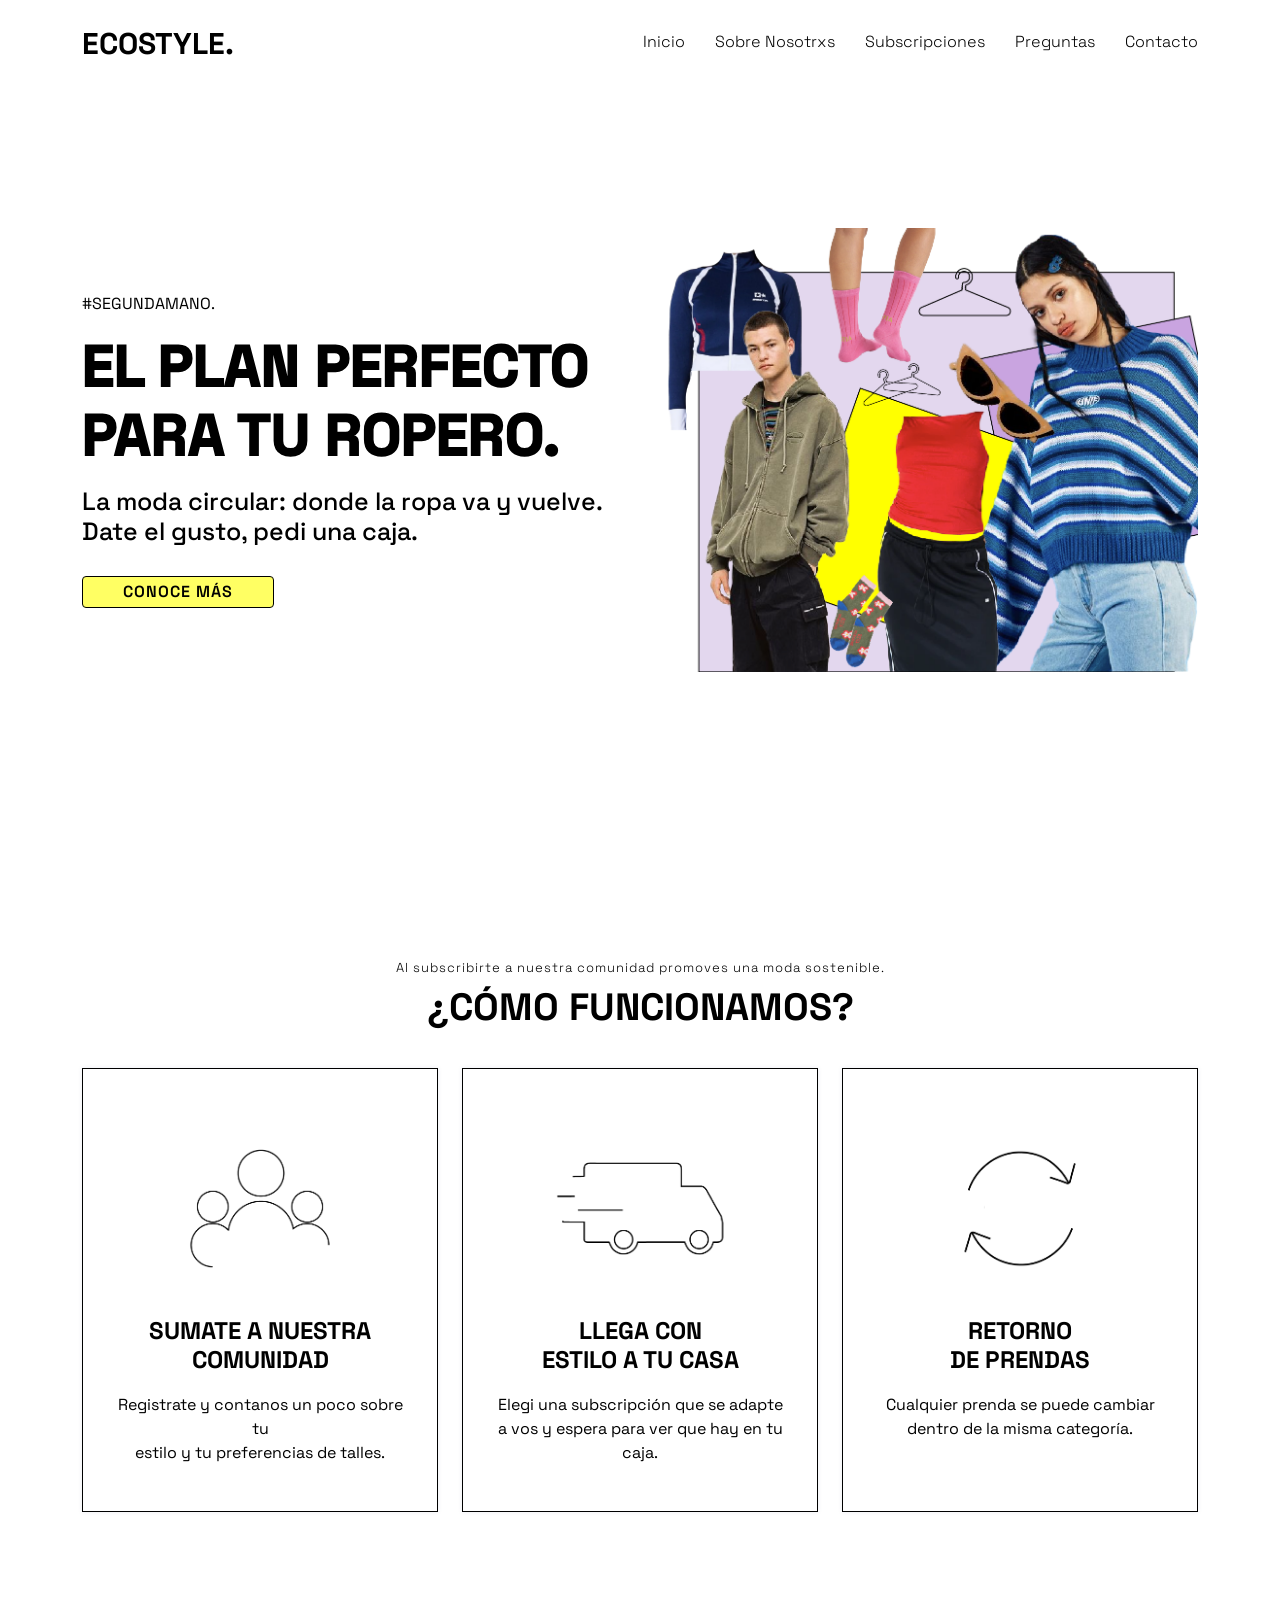
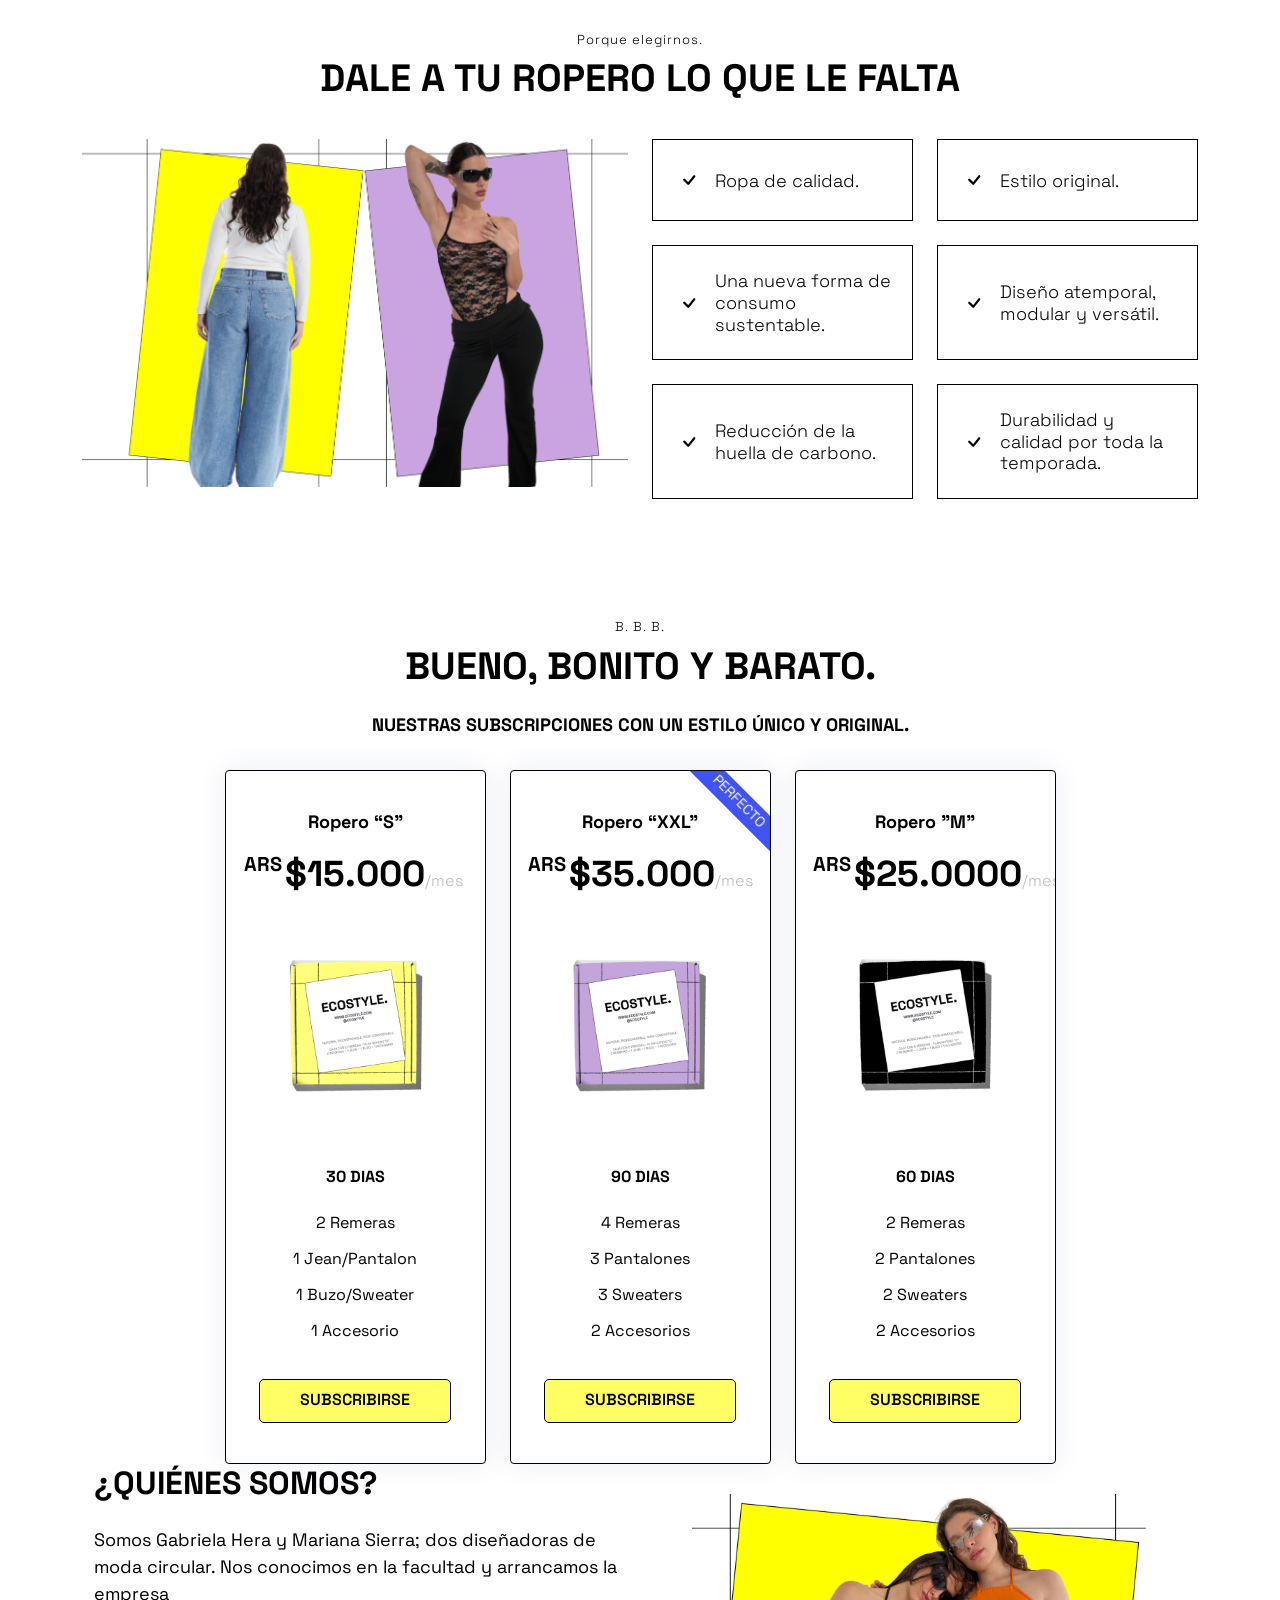
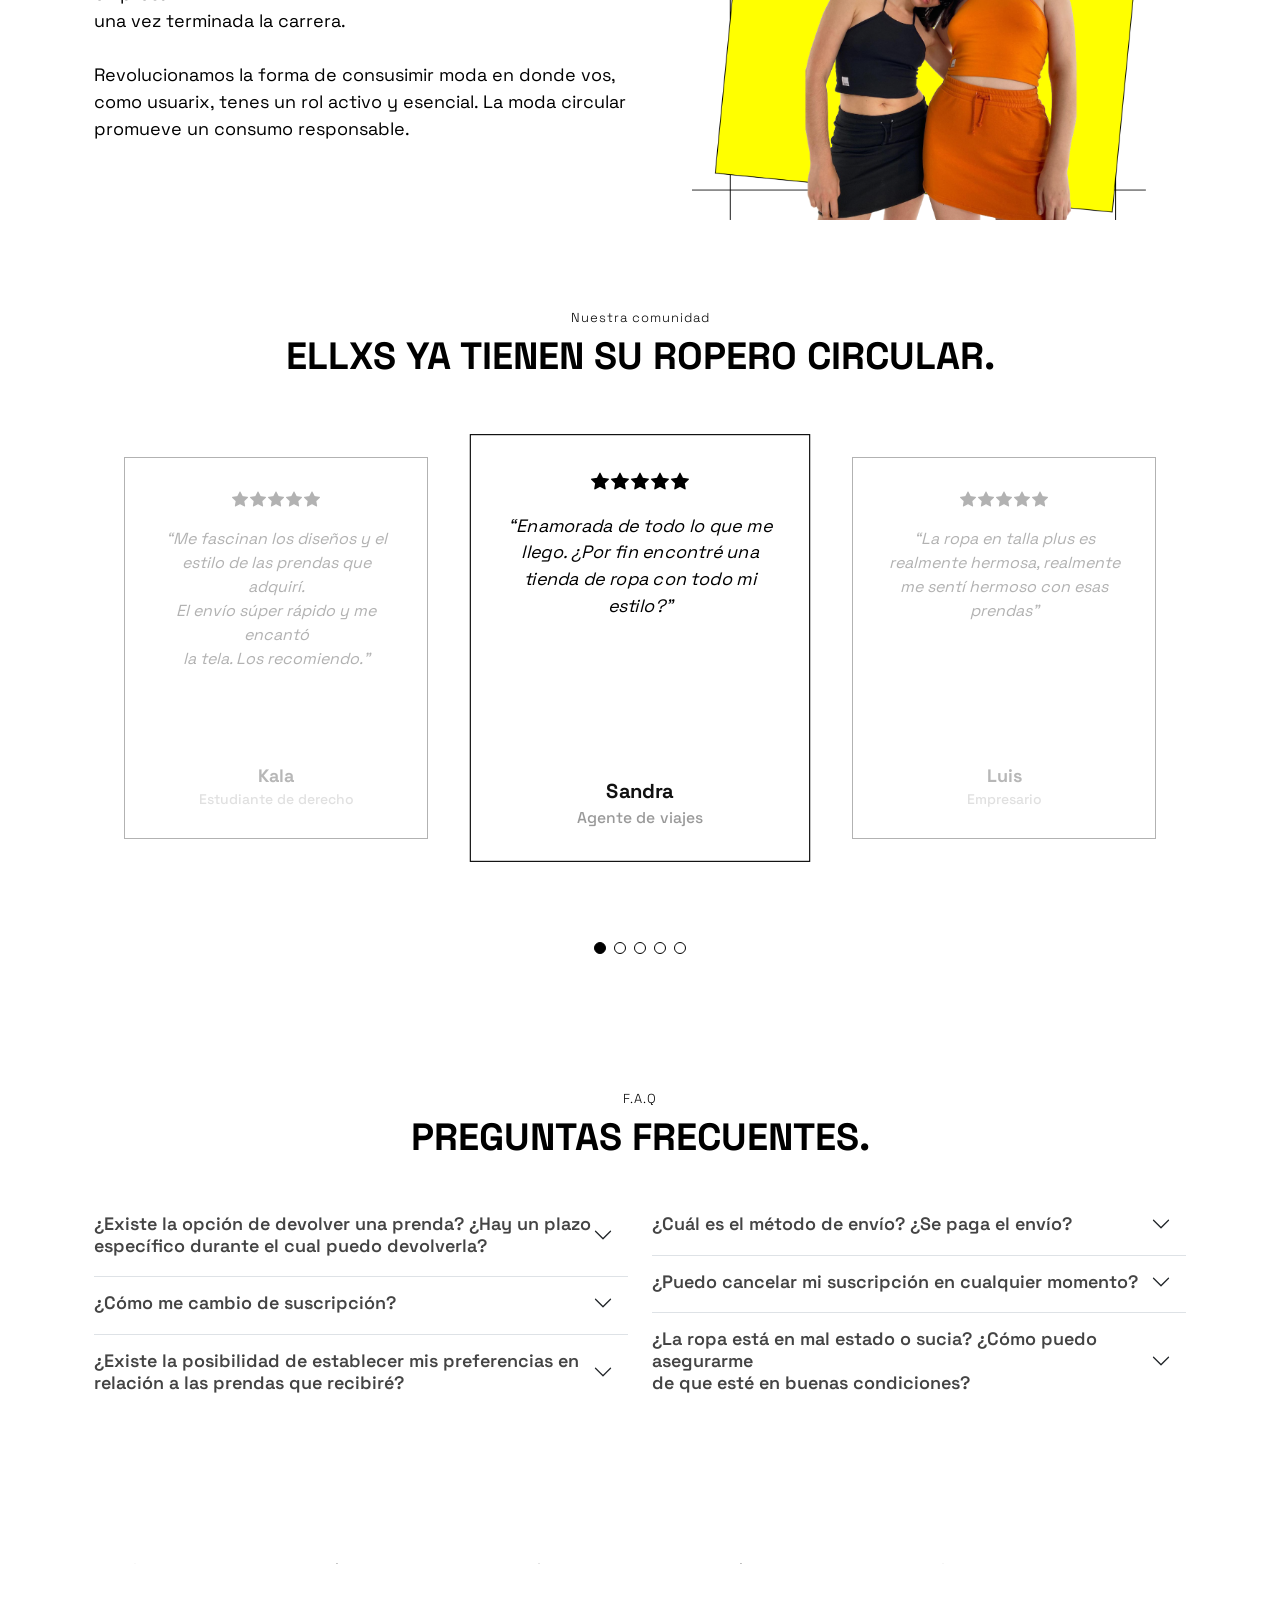
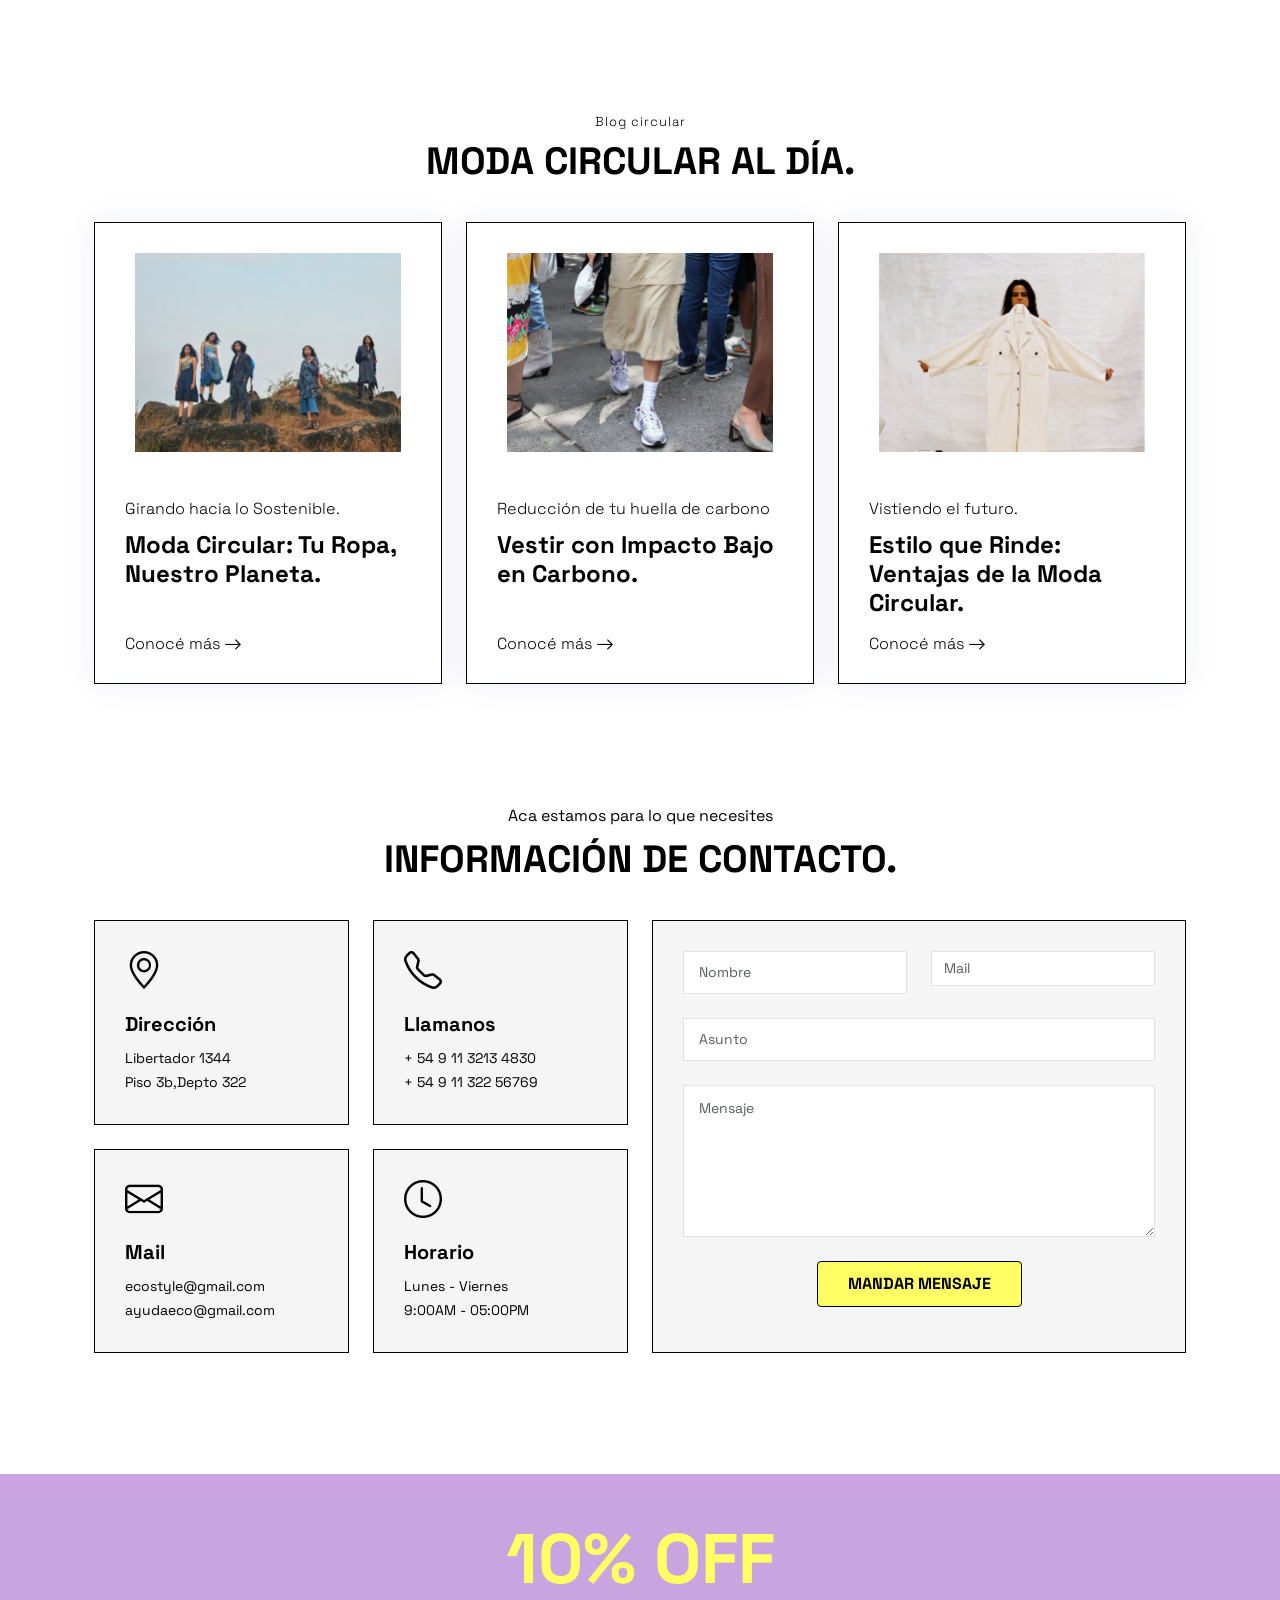
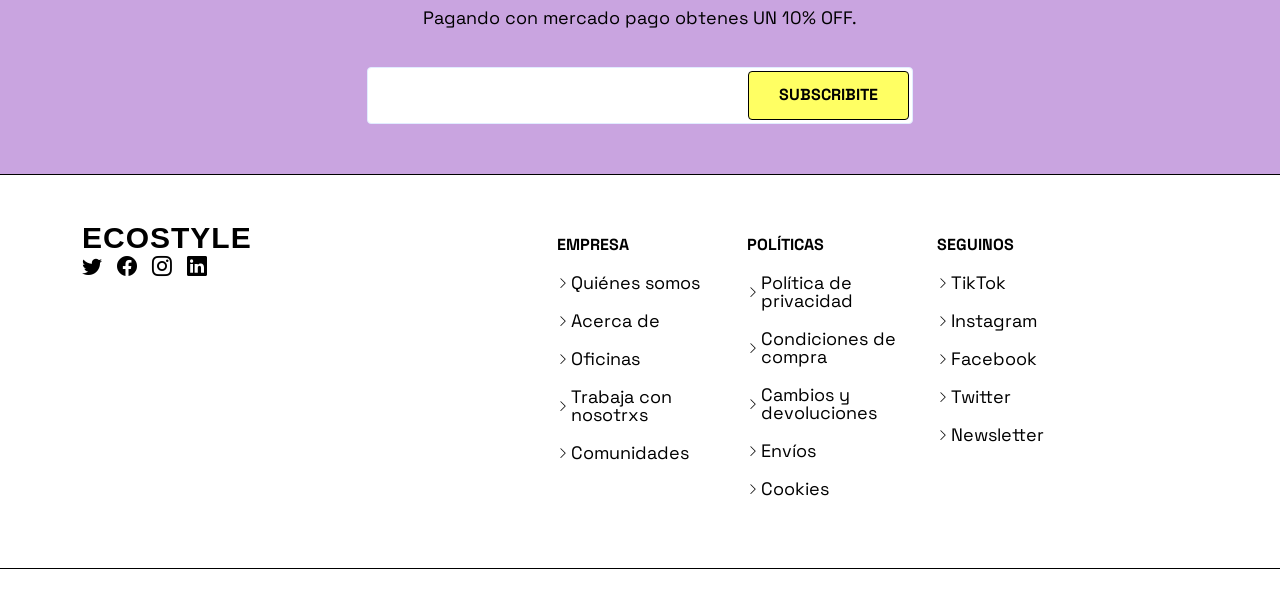
==== index.html @ 4879cb36 "a ver" ====
<!DOCTYPE html>
<html lang="en">

<head>
  <meta charset="utf-8">
  <meta content="width=device-width, initial-scale=1.0" name="viewport">

  <title>FlexStart Bootstrap Template - Index</title>
  <meta content="" name="description">
  <meta content="" name="keywords">

  <!-- Favicons -->
  <link href="assets/img/favicon.png" rel="icon">
  <link href="assets/img/apple-touch-icon.png" rel="apple-touch-icon">

  <!-- Google Fonts -->
  <link href=<style>
    <style>
      @import url('https://fonts.googleapis.com/css2?family=Space+Grotesk:wght@300;700&display=swap');
    </style>

  <!-- Vendor CSS Files -->
  <link href="assets/vendor/aos/aos.css" rel="stylesheet">
  <link href="assets/vendor/bootstrap/css/bootstrap.min.css" rel="stylesheet">
  <link href="assets/vendor/bootstrap-icons/bootstrap-icons.css" rel="stylesheet">
  <link href="assets/vendor/glightbox/css/glightbox.min.css" rel="stylesheet">
  <link href="assets/vendor/remixicon/remixicon.css" rel="stylesheet">
  <link href="assets/vendor/swiper/swiper-bundle.min.css" rel="stylesheet">

  <!-- Template Main CSS File -->
  <link href="assets/css/style.css" rel="stylesheet">

  <!-- =======================================================
  * Template Name: FlexStart
  * Updated: Jul 27 2023 with Bootstrap v5.3.1
  * Template URL: https://bootstrapmade.com/flexstart-bootstrap-startup-template/
  * Author: BootstrapMade.com
  * License: https://bootstrapmade.com/license/
  ======================================================== -->
</head>

<body>

  <!-- ======= Header ======= -->
  <header id="header" class="header fixed-top">
    <div class="container-fluid container-xl d-flex align-items-center justify-content-between">

      <a href="index.html" class="logo d-flex align-items-center">

        <span>Ecostyle.</span>
      </a>

      <nav id="navbar" class="navbar">
        <ul>
          <li><a class="nav-link scrollto active" href="#hero">Inicio</a></li>
          <li><a class="nav-link scrollto" href="#about">Sobre Nosotrxs</a></li>
          <li><a class="nav-link scrollto" href="#services">Subscripciones</a></li>
          <li><a class="nav-link scrollto" href="#portfolio">Preguntas</a></li>
          <li><a class="nav-link scrollto" href="#team">Contacto</a></li>
      
            </ul>
          </li>

        </ul>
        <i class="bi bi-list mobile-nav-toggle"></i>
      </nav><!-- .navbar -->

    </div>
  </header><!-- End Header -->

  <!-- ======= Hero Section ======= -->
  <section id="hero" class="hero d-flex align-items-center">
    <div class="container">
      <div class="row">
        <div class="col-lg-6 d-flex flex-column justify-content-center">
          <p data-aos="fade-up">#SEGUNDAMANO.</p>
          <h1 data-aos="fade-up">El plan perfecto <br> para tu ropero.</h1>
          <h2 data-aos="fade-up" data-aos-delay="400">La moda circular: donde la ropa va y vuelve. <br>Date el gusto, pedi una caja.</h2>
          <div data-aos="fade-up" data-aos-delay="600">
            <div class="text-center text-lg-start">
              <a href="#about" class="btn-get-started scrollto d-inline-flex align-items-center justify-content-center align-self-center">
                <span>CONOCE MÁS</span>

              </a>
            </div>
          </div>
        </div>
        <div class="col-lg-6 hero-img" data-aos="zoom-out" data-aos-delay="200">
          <img src="assets/img/hero-img.png" class="img-fluid" alt="">
        </div>
      </div>
    </div>

  </section><!-- End Hero -->

  <main id="main">
    <!-- ======= About Section
    <section id="about" class="about">

      <div class="container" data-aos="fade-up">
        <div class="row gx-0">

          <div class="col-lg-6 d-flex flex-column justify-content-center" data-aos="fade-up" data-aos-delay="200">
            <div class="content">
              <h3>Who We Are</h3>
              <h2>Expedita voluptas omnis cupiditate totam eveniet nobis sint iste. Dolores est repellat corrupti reprehenderit.</h2>
              <p>
                Quisquam vel ut sint cum eos hic dolores aperiam. Sed deserunt et. Inventore et et dolor consequatur itaque ut voluptate sed et. Magnam nam ipsum tenetur suscipit voluptatum nam et est corrupti.
              </p>
              <div class="text-center text-lg-start">
                <a href="#" class="btn-read-more d-inline-flex align-items-center justify-content-center align-self-center">
                  <span>Read More</span>
                  <i class="bi bi-arrow-right"></i>
                </a>
              </div>
            </div>
          </div>

          <div class="col-lg-6 d-flex align-items-center" data-aos="zoom-out" data-aos-delay="200">
            <img src="assets/img/about.jpg" class="img-fluid" alt="">
          </div>

        </div>
      </div>

    </section><!-- End About Section -->

    <!-- ======= Values Section ======= -->
    <section id="values" class="values">

      <div class="container" data-aos="fade-up">

        <header class="section-header">
          <h2>Al subscribirte a nuestra comunidad promoves una moda sostenible.</h2>
          <p>¿Cómo funcionamos?</p>
        </header>

        <div class="row">

          <div class="col-lg-4" data-aos="fade-up" data-aos-delay="200">
            <div class="box">
              <img src="assets/img/values-1.png" class="img-fluid" alt="">
              <h3>Sumate a nuestra comunidad </h3>
              <p>Registrate y contanos un poco sobre tu <br>estilo y tu preferencias de talles.</p>
            </div>
          </div>

          <div class="col-lg-4 mt-4 mt-lg-0" data-aos="fade-up" data-aos-delay="400">
            <div class="box">
              <img src="assets/img/values-2.png" class="img-fluid" alt="">
              <h3>Llega con <br> estilo a tu casa </h3>
              <p> Elegi una subscripción que se adapte a vos y espera para ver que hay en tu caja.</p>
            </div>
          </div>

          <div class="col-lg-4 mt-4 mt-lg-0" data-aos="fade-up" data-aos-delay="600">
            <div class="box">
              <img src="assets/img/values-3.png" class="img-fluid" alt="">
              <h3>Retorno <br>de Prendas</h3>
              <p>Cualquier prenda se puede cambiar <br>dentro de la misma categoría.</p>
            </div>
          </div>

        </div>

      </div>

    </section><!-- End Values Section -->

    <!-- ======= Counts Section 
    <section id="counts" class="counts">
      <div class="container" data-aos="fade-up">

        <div class="row gy-4">

          <div class="col-lg-3 col-md-6">
            <div class="count-box">
              <i class="bi bi-emoji-smile"></i>
              <div>
                <span data-purecounter-start="0" data-purecounter-end="232" data-purecounter-duration="1" class="purecounter"></span>
                <p>Happy Clients</p>
              </div>
            </div>
          </div>

          <div class="col-lg-3 col-md-6">
            <div class="count-box">
              <i class="bi bi-journal-richtext" style="color: #ee6c20;"></i>
              <div>
                <span data-purecounter-start="0" data-purecounter-end="521" data-purecounter-duration="1" class="purecounter"></span>
                <p>Projects</p>
              </div>
            </div>
          </div>

          <div class="col-lg-3 col-md-6">
            <div class="count-box">
              <i class="bi bi-headset" style="color: #15be56;"></i>
              <div>
                <span data-purecounter-start="0" data-purecounter-end="1463" data-purecounter-duration="1" class="purecounter"></span>
                <p>Hours Of Support</p>
              </div>
            </div>
          </div>

          <div class="col-lg-3 col-md-6">
            <div class="count-box">
              <i class="bi bi-people" style="color: #bb0852;"></i>
              <div>
                <span data-purecounter-start="0" data-purecounter-end="15" data-purecounter-duration="1" class="purecounter"></span>
                <p>Hard Workers</p>
              </div>
            </div>
          </div>

        </div>

      </div>
    </section><!-- End Counts Section --> 


    <!-- ======= Features Section ======= -->
    <section id="features" class="features">

      <div class="container" data-aos="fade-up">

        <header class="section-header">
          <h2>Porque elegirnos.</h2>
          <p>Dale a tu ropero lo que le falta</p>
        </header>

        <div class="row">

          <div class="col-lg-6">
            <img src="assets/img/features.png" class="img-fluid" alt="">
          </div>

          <div class="col-lg-6 mt-5 mt-lg-0 d-flex">
            <div class="row align-self-center gy-4">

              <div class="col-md-6" data-aos="zoom-out" data-aos-delay="200">
                <div class="feature-box d-flex align-items-center">
                  <i class="bi bi-check"></i>
                  <h3>Ropa de calidad.</h3>
                </div>
              </div>

              <div class="col-md-6" data-aos="zoom-out" data-aos-delay="300">
                <div class="feature-box d-flex align-items-center">
                  <i class="bi bi-check"></i>
                  <h3>Estilo original.</h3>
                </div>
              </div>

              <div class="col-md-6" data-aos="zoom-out" data-aos-delay="400">
                <div class="feature-box d-flex align-items-center">
                  <i class="bi bi-check"></i>
                  <h3>Una nueva forma de consumo sustentable.</h3>
                </div>
              </div>

              <div class="col-md-6" data-aos="zoom-out" data-aos-delay="500">
                <div class="feature-box d-flex align-items-center">
                  <i class="bi bi-check"></i>
                  <h3>Diseño atemporal, modular y versátil.</h3>
                </div>
              </div>

              <div class="col-md-6" data-aos="zoom-out" data-aos-delay="600">
                <div class="feature-box d-flex align-items-center">
                  <i class="bi bi-check"></i>
                  <h3>Reducción de la huella de carbono.</h3>
                </div>
              </div>

              <div class="col-md-6" data-aos="zoom-out" data-aos-delay="700">
                <div class="feature-box d-flex align-items-center">
                  <i class="bi bi-check"></i>
                  <h3>Durabilidad y calidad por toda la temporada.</h3>
                </div>
              </div>

            </div>
          </div>

        </div> <!-- / row -->

        <!-- Feature Tabs
        <div class="row feture-tabs" data-aos="fade-up">
          <div class="col-lg-6">
            <h3>¿Quiénes somos?</h3>

            <!-- Tab Content 
            <div class="tab-content">

              <div class="tab-pane fade show active" id="tab1">
                <p></p>
                <div class="d-flex align-items-center mb-2">
                </div>
                <p>Somos Gabriela Heras y Mariana Sierra; dos diseñadoras de moda circular.  Nos conocimos en la facultad y arrancamos la empresa una vez terminada la carrera. Nuestra línea se traduce en prendas accesibles, atemporales, modernas y sustentables.
<br>
             <br>  Queremos revolucionar la forma de consusimir moda en donde vos, como usuarix, tenes un rol activo y esencial. La moda circular promueve un consumo responsable en el que se busca reducir el desecho. .</p>
              </div><!-- End Tab 1 Content 

            </div>

          </div>

          <div class="col-lg-6">
            <img src="assets/img/features-2.png" class="img-fluid" alt="">
          </div>

        </div><!-- End Feature Tabs -->

        <!-- Feature Icons 
        <div class="row feature-icons" data-aos="fade-up">
          <h3>Ratione mollitia eos ab laudantium rerum beatae quo</h3>

          <div class="row">

            <div class="col-xl-4 text-center" data-aos="fade-right" data-aos-delay="100">
              <img src="assets/img/features-3.png" class="img-fluid p-4" alt="">
            </div>

            <div class="col-xl-8 d-flex content">
              <div class="row align-self-center gy-4">

                <div class="col-md-6 icon-box" data-aos="fade-up">
                  <i class="ri-line-chart-line"></i>
                  <div>
                    <h4>Corporis voluptates sit</h4>
                    <p>Consequuntur sunt aut quasi enim aliquam quae harum pariatur laboris nisi ut aliquip</p>
                  </div>
                </div>

                <div class="col-md-6 icon-box" data-aos="fade-up" data-aos-delay="100">
                  <i class="ri-stack-line"></i>
                  <div>
                    <h4>Ullamco laboris nisi</h4>
                    <p>Excepteur sint occaecat cupidatat non proident, sunt in culpa qui officia deserunt</p>
                  </div>
                </div>

                <div class="col-md-6 icon-box" data-aos="fade-up" data-aos-delay="200">
                  <i class="ri-brush-4-line"></i>
                  <div>
                    <h4>Labore consequatur</h4>
                    <p>Aut suscipit aut cum nemo deleniti aut omnis. Doloribus ut maiores omnis facere</p>
                  </div>
                </div>

                <div class="col-md-6 icon-box" data-aos="fade-up" data-aos-delay="300">
                  <i class="ri-magic-line"></i>
                  <div>
                    <h4>Beatae veritatis</h4>
                    <p>Expedita veritatis consequuntur nihil tempore laudantium vitae denat pacta</p>
                  </div>
                </div>

                <div class="col-md-6 icon-box" data-aos="fade-up" data-aos-delay="400">
                  <i class="ri-command-line"></i>
                  <div>
                    <h4>Molestiae dolor</h4>
                    <p>Et fuga et deserunt et enim. Dolorem architecto ratione tensa raptor marte</p>
                  </div>
                </div>

                <div class="col-md-6 icon-box" data-aos="fade-up" data-aos-delay="500">
                  <i class="ri-radar-line"></i>
                  <div>
                    <h4>Explicabo consectetur</h4>
                    <p>Est autem dicta beatae suscipit. Sint veritatis et sit quasi ab aut inventore</p>
                  </div>
                </div>

              </div>
            </div>

          </div>

        </div><!-- End Feature Icons -->

      </div>

    </section><!-- End Features Section -->

    <!-- ======= Services Section
    <section id="services" class="services">

      <div class="container" data-aos="fade-up">

        <header class="section-header">
          <h2>Services</h2>
          <p>Veritatis et dolores facere numquam et praesentium</p>
        </header>

        <div class="row gy-4">

          <div class="col-lg-4 col-md-6" data-aos="fade-up" data-aos-delay="200">
            <div class="service-box blue">
              <i class="ri-discuss-line icon"></i>
              <h3>Nesciunt Mete</h3>
              <p>Provident nihil minus qui consequatur non omnis maiores. Eos accusantium minus dolores iure perferendis tempore et consequatur.</p>
              <a href="#" class="read-more"><span>Read More</span> <i class="bi bi-arrow-right"></i></a>
            </div>
          </div>

          <div class="col-lg-4 col-md-6" data-aos="fade-up" data-aos-delay="300">
            <div class="service-box orange">
              <i class="ri-discuss-line icon"></i>
              <h3>Eosle Commodi</h3>
              <p>Ut autem aut autem non a. Sint sint sit facilis nam iusto sint. Libero corrupti neque eum hic non ut nesciunt dolorem.</p>
              <a href="#" class="read-more"><span>Read More</span> <i class="bi bi-arrow-right"></i></a>
            </div>
          </div>

          <div class="col-lg-4 col-md-6" data-aos="fade-up" data-aos-delay="400">
            <div class="service-box green">
              <i class="ri-discuss-line icon"></i>
              <h3>Ledo Markt</h3>
              <p>Ut excepturi voluptatem nisi sed. Quidem fuga consequatur. Minus ea aut. Vel qui id voluptas adipisci eos earum corrupti.</p>
              <a href="#" class="read-more"><span>Read More</span> <i class="bi bi-arrow-right"></i></a>
            </div>
          </div>

          <div class="col-lg-4 col-md-6" data-aos="fade-up" data-aos-delay="500">
            <div class="service-box red">
              <i class="ri-discuss-line icon"></i>
              <h3>Asperiores Commodi</h3>
              <p>Non et temporibus minus omnis sed dolor esse consequatur. Cupiditate sed error ea fuga sit provident adipisci neque.</p>
              <a href="#" class="read-more"><span>Read More</span> <i class="bi bi-arrow-right"></i></a>
            </div>
          </div>

          <div class="col-lg-4 col-md-6" data-aos="fade-up" data-aos-delay="600">
            <div class="service-box purple">
              <i class="ri-discuss-line icon"></i>
              <h3>Velit Doloremque.</h3>
              <p>Cumque et suscipit saepe. Est maiores autem enim facilis ut aut ipsam corporis aut. Sed animi at autem alias eius labore.</p>
              <a href="#" class="read-more"><span>Read More</span> <i class="bi bi-arrow-right"></i></a>
            </div>
          </div>

          <div class="col-lg-4 col-md-6" data-aos="fade-up" data-aos-delay="700">
            <div class="service-box pink">
              <i class="ri-discuss-line icon"></i>
              <h3>Dolori Architecto</h3>
              <p>Hic molestias ea quibusdam eos. Fugiat enim doloremque aut neque non et debitis iure. Corrupti recusandae ducimus enim.</p>
              <a href="#" class="read-more"><span>Read More</span> <i class="bi bi-arrow-right"></i></a>
            </div>
          </div>

        </div>

      </div>

    </section><!-- End Services Section -->  
    


    <!-- ======= Pricing Section ======= -->
    <section id="pricing" class="pricing">

      <div class="container" data-aos="fade-up">

        <header class="section-header">
          <h2>B. B. B.</h2>
          <p> Bueno, Bonito y Barato. <p><font size="4">Nuestras subscripciones con un estilo único y original.</font></p>
        </header>

        <div class="row gy-3" data-aos="fade-left">
          <div class="container">
            <div class="row justify-content-center">

          <div class="col-lg-3 col-md-6" data-aos="zoom-in" data-aos-delay="100">
     <div class="box" 
             --> <h3 style="color: #00000;">Ropero “S”</h3>
              <div class="price"><sup>ARS</sup>$15.000<span>/mes</span></div>
              <img src="assets/img/pricing-free.png" class="img-fluid" alt="">
              <ul>
                <li><strong>30 DIAS</strong></li>
                <li></li>
                <li>2 Remeras</li>
                <li>1 Jean/Pantalon</li>
                <li>1 Buzo/Sweater</li>
                <li>1 Accesorio</li>
              </ul>
              <a href="#" class="btn-buy">SUBSCRIBIRSE</a>
            
            </div>
          </div>
    

          <div class="col-lg-3 col-md-6" data-aos="zoom-in" data-aos-delay="200">
            <div class="box">
              <span class="featured">PERFECTO</span>
              <h3 style="color: #000000;">Ropero “XXL”</h3>
              <div class="price"><sup>ARS</sup>$35.000<span>/mes</span></div>
              <img src="assets/img/pricing-starter.png" class="img-fluid" alt="">
              <ul>

               <li><strong>90 DIAS</strong></li>
                <li></li>
                <li>4 Remeras</li>
                <li>3 Pantalones</li>
                <li>3 Sweaters</li>
                <li>2 Accesorios</li>
              </ul>
              <a href="#" class="btn-buy">SUBSCRIBIRSE</a>
            </div>
          </div>

          <div class="col-lg-3 col-md-6" data-aos="zoom-in" data-aos-delay="300">
            <div class="box">
              <h3 style="color: #000000;">Ropero "M"</h3>
              <div class="price"><sup>ARS</sup>$25.0000<span>/mes</span></div>
              <img src="assets/img/pricing-business.png" class="img-fluid" alt="">
              <ul>
                <li><strong>60 DIAS</strong></li> 
                <li></li>
                <li>2 Remeras</li>
                <li>2 Pantalones</li>
                <li>2 Sweaters</li>
                <li>2 Accesorios</li>
              </ul>
              <a href="#" class="btn-buy">SUBSCRIBIRSE</a> 
            </div>
          </div>

 <!-- Feature Tabs -->
       
<div class="row feture-tabs" data-aos="fade-up">
          <div class="col-lg-6">
            <h2 style="
            text-transform: uppercase;
            font-weight: 700;
        ">¿Quiénes somos?</h2>

            <!-- Tab Content -->
            <div class="tab-content">

              <div class="tab-pane fade show active" id="tab1">
                <p></p>
                <div class="d-flex align-items-center mb-2">
                </div>
                <p><font size="4">Somos Gabriela Hera y Mariana Sierra; dos diseñadoras de moda circular.  Nos conocimos en la facultad y arrancamos la empresa <br>una vez terminada la carrera.  <br>  <br>Revolucionamos la forma de consusimir moda en donde vos, como usuarix, tenes un rol activo y esencial. La moda circular promueve un consumo responsable.</font></p>
              </div><!-- End Tab 1 Content -->

            </div>

          </div>

          <div class="col-lg-6">
            <img src="assets/img/features-2.png" class="img-fluid" alt="">
          </div>

        </div><!-- End Feature Tabs -->


          <!-- ======= Pricing Section <div class="col-lg-3 col-md-6" data-aos="zoom-in" data-aos-delay="400">
            <div class="box">
              <h3 style="color: #ff0071;">Ultimate Plan</h3>
              <div class="price"><sup>$</sup>49<span> / mo</span></div>
              <img src="assets/img/pricing-ultimate.png" class="img-fluid" alt="">
              <ul>
                <li>Aida dere</li>
                <li>Nec feugiat nisl</li>
                <li>Nulla at volutpat dola</li>
                <li>Pharetra massa</li>
                <li>Massa ultricies mi</li>
              </ul>
              <a href="#" class="btn-buy">Buy Now</a>
            </div>
          </div>

        </div>

      </div>

    </section><!-- End Pricing Section -->

    <!-- ======= Portfolio Section
    <section id="portfolio" class="portfolio">

      <div class="container" data-aos="fade-up">

        <header class="section-header">
          <h2>Portfolio</h2>
          <p>Roperos que desfilan</p>
        </header>

        <div class="row" data-aos="fade-up" data-aos-delay="100">
          <div class="col-lg-12 d-flex justify-content-center">
            <ul id="portfolio-flters">
              <li data-filter="*" class="filter-active">Todos</li>
              <li data-filter=".filter-app">Modernos</li>
              <li data-filter=".filter-card">Minimalistas</li>
              <li data-filter=".filter-web">Clásicos</li>
            </ul>
          </div>
        </div>

        <div class="row gy-4 portfolio-container" data-aos="fade-up" data-aos-delay="200">

          <div class="col-lg-4 col-md-6 portfolio-item filter-app">
            <div class="portfolio-wrap">
              <img src="assets/img/portfolio/portfolio-1.jpg" class="img-fluid" alt="">
              <div class="portfolio-info">
                <h4>App 1</h4>
                <p>App</p>
                <div class="portfolio-links">
                  <a href="assets/img/portfolio/portfolio-1.jpg" data-gallery="portfolioGallery" class="portfokio-lightbox" title="App 1"><i class="bi bi-plus"></i></a>
                  <a href="portfolio-details.html" title="More Details"><i class="bi bi-link"></i></a>
                </div>
              </div>
            </div>
          </div>

          <div class="col-lg-4 col-md-6 portfolio-item filter-web">
            <div class="portfolio-wrap">
              <img src="assets/img/portfolio/portfolio-2.jpg" class="img-fluid" alt="">
              <div class="portfolio-info">
                <h4>Web 3</h4>
                <p>Web</p>
                <div class="portfolio-links">
                  <a href="assets/img/portfolio/portfolio-2.jpg" data-gallery="portfolioGallery" class="portfokio-lightbox" title="Web 3"><i class="bi bi-plus"></i></a>
                  <a href="portfolio-details.html" title="More Details"><i class="bi bi-link"></i></a>
                </div>
              </div>
            </div>
          </div>

          <div class="col-lg-4 col-md-6 portfolio-item filter-app">
            <div class="portfolio-wrap">
              <img src="assets/img/portfolio/portfolio-3.jpg" class="img-fluid" alt="">
              <div class="portfolio-info">
                <h4>App 2</h4>
                <p>App</p>
                <div class="portfolio-links">
                  <a href="assets/img/portfolio/portfolio-3.jpg" data-gallery="portfolioGallery" class="portfokio-lightbox" title="App 2"><i class="bi bi-plus"></i></a>
                  <a href="portfolio-details.html" title="More Details"><i class="bi bi-link"></i></a>
                </div>
              </div>
            </div>
          </div>

          <div class="col-lg-4 col-md-6 portfolio-item filter-card">
            <div class="portfolio-wrap">
              <img src="assets/img/portfolio/portfolio-4.jpg" class="img-fluid" alt="">
              <div class="portfolio-info">
                <h4>Card 2</h4>
                <p>Card</p>
                <div class="portfolio-links">
                  <a href="assets/img/portfolio/portfolio-4.jpg" data-gallery="portfolioGallery" class="portfokio-lightbox" title="Card 2"><i class="bi bi-plus"></i></a>
                  <a href="portfolio-details.html" title="More Details"><i class="bi bi-link"></i></a>
                </div>
              </div>
            </div>
          </div>

          <div class="col-lg-4 col-md-6 portfolio-item filter-web">
            <div class="portfolio-wrap">
              <img src="assets/img/portfolio/portfolio-5.jpg" class="img-fluid" alt="">
              <div class="portfolio-info">
                <h4>Web 2</h4>
                <p>Web</p>
                <div class="portfolio-links">
                  <a href="assets/img/portfolio/portfolio-5.jpg" data-gallery="portfolioGallery" class="portfokio-lightbox" title="Web 2"><i class="bi bi-plus"></i></a>
                  <a href="portfolio-details.html" title="More Details"><i class="bi bi-link"></i></a>
                </div>
              </div>
            </div>
          </div>

          <div class="col-lg-4 col-md-6 portfolio-item filter-app">
            <div class="portfolio-wrap">
              <img src="assets/img/portfolio/portfolio-6.jpg" class="img-fluid" alt="">
              <div class="portfolio-info">
                <h4>App 3</h4>
                <p>App</p>
                <div class="portfolio-links">
                  <a href="assets/img/portfolio/portfolio-6.jpg" data-gallery="portfolioGallery" class="portfokio-lightbox" title="App 3"><i class="bi bi-plus"></i></a>
                  <a href="portfolio-details.html" title="More Details"><i class="bi bi-link"></i></a>
                </div>
              </div>
            </div>
          </div>

          <div class="col-lg-4 col-md-6 portfolio-item filter-card">
            <div class="portfolio-wrap">
              <img src="assets/img/portfolio/portfolio-7.jpg" class="img-fluid" alt="">
              <div class="portfolio-info">
                <h4>Card 1</h4>
                <p>Card</p>
                <div class="portfolio-links">
                  <a href="assets/img/portfolio/portfolio-7.jpg" data-gallery="portfolioGallery" class="portfokio-lightbox" title="Card 1"><i class="bi bi-plus"></i></a>
                  <a href="portfolio-details.html" title="More Details"><i class="bi bi-link"></i></a>
                </div>
              </div>
            </div>
          </div>

          <div class="col-lg-4 col-md-6 portfolio-item filter-card">
            <div class="portfolio-wrap">
              <img src="assets/img/portfolio/portfolio-8.jpg" class="img-fluid" alt="">
              <div class="portfolio-info">
                <h4>Card 3</h4>
                <p>Card</p>
                <div class="portfolio-links">
                  <a href="assets/img/portfolio/portfolio-8.jpg" data-gallery="portfolioGallery" class="portfokio-lightbox" title="Card 3"><i class="bi bi-plus"></i></a>
                  <a href="portfolio-details.html" title="More Details"><i class="bi bi-link"></i></a>
                </div>
              </div>
            </div>
          </div>

          <div class="col-lg-4 col-md-6 portfolio-item filter-web">
            <div class="portfolio-wrap">
              <img src="assets/img/portfolio/portfolio-9.jpg" class="img-fluid" alt="">
              <div class="portfolio-info">
                <h4>Web 3</h4>
                <p>Web</p>
                <div class="portfolio-links">
                  <a href="assets/img/portfolio/portfolio-9.jpg" data-gallery="portfolioGallery" class="portfokio-lightbox" title="Web 3"><i class="bi bi-plus"></i></a>
                  <a href="portfolio-details.html" title="More Details"><i class="bi bi-link"></i></a>
                </div>
              </div>
            </div>
          </div>

        </div>

      </div>

    </section><!-- End Portfolio Section -->

    <!-- ======= Testimonials Section ======= -->
    <section id="testimonials" class="testimonials">

      <div class="container" data-aos="fade-up">

        <header class="section-header">
          <h2>Nuestra comunidad </h2>
          <p>Ellxs ya tienen su ropero circular.</p>
        </header>

        <div class="testimonials-slider swiper" data-aos="fade-up" data-aos-delay="200">
          <div class="swiper-wrapper">

            <div class="swiper-slide">
              <div class="testimonial-item">
                <div class="stars">
                  <i class="bi bi-star-fill"></i><i class="bi bi-star-fill"></i><i class="bi bi-star-fill"></i><i class="bi bi-star-fill"></i><i class="bi bi-star-fill"></i>
                </div>
                <p>
                  “Me fascinan los diseños y el estilo de las prendas que adquirí. <br> El envío súper rápido y me encantó <br>la tela. Los recomiendo.”
                </p>
                <div class="profile mt-auto">
                  <img src="assets/img/testimonials/testimonials-1.jpg" class="testimonial-img" alt="">
                  <h3>Kala</h3>
                  <h4>Estudiante de derecho</h4>
                </div>
              </div>
            </div><!-- End testimonial item -->

            <div class="swiper-slide">
              <div class="testimonial-item">
                <div class="stars">
                  <i class="bi bi-star-fill"></i><i class="bi bi-star-fill"></i><i class="bi bi-star-fill"></i><i class="bi bi-star-fill"></i><i class="bi bi-star-fill"></i>
                </div>
                <p>
                  “Enamorada de todo lo que me llego. ¿Por fin encontré una tienda de ropa con todo mi estilo?”
                </p>
                <div class="profile mt-auto">
                  <img src="assets/img/testimonials/testimonials-2.jpg" class="testimonial-img" alt="">
                  <h3>Sandra</h3>
                  <h4>Agente de viajes</h4>
                </div>
              </div>
            </div><!-- End testimonial item -->

            <div class="swiper-slide">
              <div class="testimonial-item">
                <div class="stars">
                  <i class="bi bi-star-fill"></i><i class="bi bi-star-fill"></i><i class="bi bi-star-fill"></i><i class="bi bi-star-fill"></i><i class="bi bi-star-fill"></i>
                </div>
                <p>
                  “La ropa en talla plus es realmente hermosa, realmente me sentí hermoso con esas prendas”
                <div class="profile mt-auto">
                  <img src="assets/img/testimonials/testimonials-3.jpg" class="testimonial-img" alt="">
                  <h3>Luis</h3>
                  <h4>Empresario</h4>
                </div>
              </div>
            </div><!-- End testimonial item -->

            <div class="swiper-slide">
              <div class="testimonial-item">
                <div class="stars">
                  <i class="bi bi-star-fill"></i><i class="bi bi-star-fill"></i><i class="bi bi-star-fill"></i><i class="bi bi-star-fill"></i><i class="bi bi-star-fill"></i>
                </div>
                <p>
                  "Estoy impresionada por el compromiso de la marca con las prácticas de producción responsables. Saber que mi ropa está contribuyendo a un mundo más limpio y consciente me hace sentir bien con mis decisiones de compra.
                </p>
                <div class="profile mt-auto">
                  <img src="assets/img/testimonials/testimonials-4.jpg" class="testimonial-img" alt="">
                  <h3>Milagros</h3>
                  <h4>Diseñadora de paisajes</h4>
                </div>
              </div>
            </div><!-- End testimonial item -->

            <div class="swiper-slide">
              <div class="testimonial-item">
                <div class="stars">
                  <i class="bi bi-star-fill"></i><i class="bi bi-star-fill"></i><i class="bi bi-star-fill"></i><i class="bi bi-star-fill"></i><i class="bi bi-star-fill"></i>
                </div>
                <p>
                  Me encanta la idea de encontrar tesoros únicos y de calidad mientras contribuyo a la sostenibilidad. Sin duda, utilizaré este <br> servicio nuevamente en futuras ocasiones especiales."
                <div class="profile mt-auto">
                  <img src="assets/img/testimonials/testimonials-5.jpg" class="testimonial-img" alt="">
                  <h3>Pablo</h3>
                  <h4>Arquitecto</h4>
                </div>
              </div>
            </div><!-- End testimonial item -->

          </div>
          <div class="swiper-pagination"></div>
        </div>

      </div>

    </section><!-- End Testimonials Section -->

    
    <!-- ======= F.A.Q Section ======= -->
    <section id="faq" class="faq">
      <div class="container" data-aos="fade-up">


        <header class="section-header">
          <h2>F.A.Q</h2>
          <p>Preguntas frecuentes.</p>
        </header>

        <div class="row">
          <div class="col-lg-6">
            <!-- F.A.Q List 1-->
            <div class="accordion accordion-flush" id="faqlist1">
              <div class="accordion-item">
                <h2 class="accordion-header">
                  <button class="accordion-button collapsed" type="button" data-bs-toggle="collapse" data-bs-target="#faq-content-1">
                    ¿Existe la opción de devolver una prenda?  ¿Hay un plazo <br> específico durante el cual puedo devolverla?
                  </button>
                </h2>
                <div id="faq-content-1" class="accordion-collapse collapse" data-bs-parent="#faqlist1">
                  <div class="accordion-body">
                    Por supuesto que podes. La moda circular fomenta la reutilización y el intercambio de prendas para reducir el desperdicio y promover la sostenibilidad. Nosotrxs tenemos una política de devolución y de intercambio flexible para asegurarnos de que puedas encontrar prendas que realmente te gusten y que se ajusten a tu estilo. El plazo es de 14 dias. 
                  </div>
                </div>
              </div>

              <div class="accordion-item">
                <h2 class="accordion-header">
                  <button class="accordion-button collapsed" type="button" data-bs-toggle="collapse" data-bs-target="#faq-content-2">
                    ¿Cómo me cambio de suscripción?
                  </button>
                </h2>
                <div id="faq-content-2" class="accordion-collapse collapse" data-bs-parent="#faqlist1">
                  <div class="accordion-body">
                    Para cambiar tu suscripción, inicia sesión en tu cuenta en el sitio web, dirigeté a la sección de 'Cuenta' en tu perfil y allí, vas a ver la información sobre tu suscripción actual y las opciones disponibles para cambiarla.
                  </div>
                </div>
              </div>

              <div class="accordion-item">
                <h2 class="accordion-header">
                  <button class="accordion-button collapsed" type="button" data-bs-toggle="collapse" data-bs-target="#faq-content-3">
                    ¿Existe la posibilidad de establecer mis preferencias en <br> relación a las prendas que recibiré? 
                  </button>
                </h2>
                <div id="faq-content-3" class="accordion-collapse collapse" data-bs-parent="#faqlist1">
                  <div class="accordion-body">
                    ¡Por supuesto! Podes definir tus preferencias de prendas y talles para que nosotras podamos seleccionar artículos que se adapten a vos. Una vez iniciada tu sesión en el sitio web busca la sección de 'Preferencias de Prendas' y vas a encontrar  opciones para definir detalles como tu talla, colores preferidos, estilos que te gustan, etc		
                  </div>
                </div>
              </div>

            </div>
          </div>

          <div class="col-lg-6">

            <!-- F.A.Q List 2-->
            <div class="accordion accordion-flush" id="faqlist2">

              <div class="accordion-item">
                <h2 class="accordion-header">
                  <button class="accordion-button collapsed" type="button" data-bs-toggle="collapse" data-bs-target="#faq2-content-1">
                    ¿Cuál es el método de envío? ¿Se paga el envío?
                  </button>
                </h2>
                <div id="faq2-content-1" class="accordion-collapse collapse" data-bs-parent="#faqlist2">
                  <div class="accordion-body">
                    El método de envío que utilizamos es el Correo Argentino. En cuanto a los costos de envío, este esta incluido en la suscripción :)
                  </div>
                </div>
              </div>

              <div class="accordion-item">
                <h2 class="accordion-header">
                  <button class="accordion-button collapsed" type="button" data-bs-toggle="collapse" data-bs-target="#faq2-content-2">
                    ¿Puedo cancelar mi suscripción en cualquier momento?
                  </button>
                </h2>
                <div id="faq2-content-2" class="accordion-collapse collapse" data-bs-parent="#faqlist2">
                  <div class="accordion-body">
                    Nosotras sabemos que las circunstancias pueden cambiar, y por eso podes cancelar tu suscripción en cualquier momento. Sabemos que la flexibilidad es importante, y queremos que te sientas cómodx al tomar decisiones en  tu suscripción. 
                  </div>
                </div>
              </div>

              <div class="accordion-item">
                <h2 class="accordion-header">
                  <button class="accordion-button collapsed" type="button" data-bs-toggle="collapse" data-bs-target="#faq2-content-3">
                    ¿La ropa está en mal estado o sucia? ¿Cómo puedo asegurarme <br> de que esté en buenas condiciones?
                  </button>
                </h2>
                <div id="faq2-content-3" class="accordion-collapse collapse" data-bs-parent="#faqlist2">
                  <div class="accordion-body">
                    Nuestro equipo se esfuerza por seleccionar prendas de calidad que han sido inspeccionadas y limpiadas para ustedes. Prestamos sumamente mucha atención a los detalles para que puedas disfrutar de prendas en excelentes condiciones mientras contribuyes a la moda sostenible.
                </div>
              </div>

            </div>
          </div>

        </div>

      </div>

    </section><!-- End F.A.Q Section -->

    <!-- ======= Team Section 
    <section id="team" class="team">

      <div class="container" data-aos="fade-up">

        <header class="section-header">
          <h2>Team</h2>
          <p>Our hard working team</p>
        </header>

        <div class="row gy-4">

          <div class="col-lg-3 col-md-6 d-flex align-items-stretch" data-aos="fade-up" data-aos-delay="100">
            <div class="member">
              <div class="member-img">
                <img src="assets/img/team/team-1.jpg" class="img-fluid" alt="">
                <div class="social">
                  <a href=""><i class="bi bi-twitter"></i></a>
                  <a href=""><i class="bi bi-facebook"></i></a>
                  <a href=""><i class="bi bi-instagram"></i></a>
                  <a href=""><i class="bi bi-linkedin"></i></a>
                </div>
              </div>
              <div class="member-info">
                <h4>Walter White</h4>
                <span>Chief Executive Officer</span>
                <p>Velit aut quia fugit et et. Dolorum ea voluptate vel tempore tenetur ipsa quae aut. Ipsum exercitationem iure minima enim corporis et voluptate.</p>
              </div>
            </div>
          </div>

          <div class="col-lg-3 col-md-6 d-flex align-items-stretch" data-aos="fade-up" data-aos-delay="200">
            <div class="member">
              <div class="member-img">
                <img src="assets/img/team/team-2.jpg" class="img-fluid" alt="">
                <div class="social">
                  <a href=""><i class="bi bi-twitter"></i></a>
                  <a href=""><i class="bi bi-facebook"></i></a>
                  <a href=""><i class="bi bi-instagram"></i></a>
                  <a href=""><i class="bi bi-linkedin"></i></a>
                </div>
              </div>
              <div class="member-info">
                <h4>Sarah Jhonson</h4>
                <span>Product Manager</span>
                <p>Quo esse repellendus quia id. Est eum et accusantium pariatur fugit nihil minima suscipit corporis. Voluptate sed quas reiciendis animi neque sapiente.</p>
              </div>
            </div>
          </div>

          <div class="col-lg-3 col-md-6 d-flex align-items-stretch" data-aos="fade-up" data-aos-delay="300">
            <div class="member">
              <div class="member-img">
                <img src="assets/img/team/team-3.jpg" class="img-fluid" alt="">
                <div class="social">
                  <a href=""><i class="bi bi-twitter"></i></a>
                  <a href=""><i class="bi bi-facebook"></i></a>
                  <a href=""><i class="bi bi-instagram"></i></a>
                  <a href=""><i class="bi bi-linkedin"></i></a>
                </div>
              </div>
              <div class="member-info">
                <h4>William Anderson</h4>
                <span>CTO</span>
                <p>Vero omnis enim consequatur. Voluptas consectetur unde qui molestiae deserunt. Voluptates enim aut architecto porro aspernatur molestiae modi.</p>
              </div>
            </div>
          </div>

          <div class="col-lg-3 col-md-6 d-flex align-items-stretch" data-aos="fade-up" data-aos-delay="400">
            <div class="member">
              <div class="member-img">
                <img src="assets/img/team/team-4.jpg" class="img-fluid" alt="">
                <div class="social">
                  <a href=""><i class="bi bi-twitter"></i></a>
                  <a href=""><i class="bi bi-facebook"></i></a>
                  <a href=""><i class="bi bi-instagram"></i></a>
                  <a href=""><i class="bi bi-linkedin"></i></a>
                </div>
              </div>
              <div class="member-info">
                <h4>Amanda Jepson</h4>
                <span>Accountant</span>
                <p>Rerum voluptate non adipisci animi distinctio et deserunt amet voluptas. Quia aut aliquid doloremque ut possimus ipsum officia.</p>
              </div>
            </div>
          </div>

        </div>

      </div>

    </section><!-- End Team Section -->

    <!-- ======= Clients Section ======= -->
    <section id="clients" class="clients">

      <div class="container" data-aos="fade-up">


        <div class="clients-slider swiper">
          <div class="swiper-wrapper align-items-center">
            <div class="swiper-slide"><img src="assets/img/clients/client-1.png" class="img-fluid" alt=""></div>
            <div class="swiper-slide"><img src="assets/img/clients/client-2.png" class="img-fluid" alt=""></div>
            <div class="swiper-slide"><img src="assets/img/clients/client-3.png" class="img-fluid" alt=""></div>
            <div class="swiper-slide"><img src="assets/img/clients/client-4.png" class="img-fluid" alt=""></div>
            <div class="swiper-slide"><img src="assets/img/clients/client-5.png" class="img-fluid" alt=""></div>
            <div class="swiper-slide"><img src="assets/img/clients/client-6.png" class="img-fluid" alt=""></div>
        </div>
      </div>

    </section><!-- End Clients Section -->

    <!-- ======= Recent Blog Posts Section ======= -->
    <section id="recent-blog-posts" class="recent-blog-posts">

      <div class="container" data-aos="fade-up">

        <header class="section-header">
          <h2>Blog circular</h2>
          <p>Moda Circular al Día.</p>
        </header>

        <div class="row">

          <div class="col-lg-4">
            <div class="post-box">
              <div class="post-img"><img src="assets/img/blog/blog-1.jpg" class="img-fluid" alt=""></div>
              <span class="post-date">Girando hacia lo Sostenible.</span>
              <h3 class="post-title">Moda Circular: Tu Ropa, Nuestro Planeta.</h3>
              <a href="blog-single.html" class="readmore stretched-link mt-auto"><span>Conocé más</span><i class="bi bi-arrow-right"></i></a>
            </div>
          </div>

          <div class="col-lg-4">
            <div class="post-box">
              <div class="post-img"><img src="assets/img/blog/blog-2.jpg" class="img-fluid" alt=""></div>
              <span class="post-date">Reducción de tu huella de carbono</span>
              <h3 class="post-title">Vestir con Impacto Bajo en Carbono.</h3>
              <a href="blog-single.html" class="readmore stretched-link mt-auto"><span>Conocé más</span><i class="bi bi-arrow-right"></i></a>
            </div>
          </div>

          <div class="col-lg-4">
            <div class="post-box">
              <div class="post-img"><img src="assets/img/blog/blog-3.jpg" class="img-fluid" alt=""></div>
              <span class="post-date">Vistiendo el futuro.</span>
              <h3 class="post-title">Estilo que Rinde: Ventajas de la Moda Circular.</h3>
              <a href="blog-single.html" class="readmore stretched-link mt-auto"><span>Conocé más</span><i class="bi bi-arrow-right"></i></a>
            </div>
          </div>

        </div>

      </div>

    </section><!-- End Recent Blog Posts Section -->

    <!-- ======= Contact Section ======= -->
    <section id="contact" class="contact">

      <div class="container" data-aos="fade-up">

        <header class="section-header"
        <h2>Aca estamos para lo que necesites</h2>
        <p>Información de contacto.</p>
        </header>

        <div class="row gy-4">

          <div class="col-lg-6">

            <div class="row gy-4">
              <div class="col-md-6">
                <div class="info-box">
                  <i class="bi bi-geo-alt"></i>
                  <h3>Dirección</h3>
                  <p>Libertador 1344<br>Piso 3b,Depto 322</p>
                </div>
              </div>
              <div class="col-md-6">
                <div class="info-box">
                  <i class="bi bi-telephone"></i>
                  <h3>Llamanos</h3>
                  <p>+ 54 9 11 3213 4830<br>+ 54 9 11 322 56769</p>
                </div>
              </div>
              <div class="col-md-6">
                <div class="info-box">
                  <i class="bi bi-envelope"></i>
                  <h3>Mail</h3>
                  <p>ecostyle@gmail.com<br>ayudaeco@gmail.com</p>
                </div>
              </div>
              <div class="col-md-6">
                <div class="info-box">
                  <i class="bi bi-clock"></i>
                  <h3>Horario</h3>
                  <p>Lunes - Viernes<br>9:00AM - 05:00PM</p>
                </div>
              </div>
            </div>

          </div>

          <div class="col-lg-6">
            <form action="forms/contact.php" method="post" class="php-email-form">
              <div class="row gy-4">

                <div class="col-md-6">
                  <input type="text" name="Nombre" class="form-control" placeholder="Nombre" required>
                </div>

                <div class="col-md-6 ">
                  <input type="Mail" class="form-control" name="Mail" placeholder="Mail" required>
                </div>

                <div class="col-md-12">
                  <input type="text" class="form-control" name="Asunto" placeholder="Asunto" required>
                </div>

                <div class="col-md-12">
                  <textarea class="form-control" name="Mensaje" rows="6" placeholder="Mensaje" required></textarea>
                </div>

                <div class="col-md-12 text-center">
                  <div class="loading">Loading</div>
                  <div class="error-message"></div>
                  <div class="sent-message">Tu mensaje a sido enviado. ¡Gracias!!</div>

                  <button type="submit">MANDAR MENSAJE</button>
                </div>

              </div>
            </form>

          </div>

        </div>

      </div>

    </section><!-- End Contact Section -->

  </main><!-- End #main -->

  <!-- ======= Footer ======= -->
  <footer id="footer" class="footer">

    <div class="footer-newsletter">
      <div class="container">
        <div class="row justify-content-center">
          <div class="col-lg-12 text-center">
            <h4>10% OFF</h4>
            <p>Pagando con mercado pago obtenes UN 10% OFF.</p>
          </div>
          <div class="col-lg-6">
            <form action="" method="post">
              <input type="email" name="email"><input type="submit" value="SUBSCRIBITE">
            </form>
          </div>
        </div>
      </div>
    </div>

    <div class="footer-top">
      <div class="container">
        <div class="row gy-4">
          <div class="col-lg-5 col-md-12 footer-info">
            <a href="index.html" class="logo d-flex align-items-center">
              <span>ECOSTYLE</span>
            </a>
            <div class="social-links mt-3">
              <a href="#" class="twitter"><i class="bi bi-twitter"></i></a>
              <a href="#" class="facebook"><i class="bi bi-facebook"></i></a>
              <a href="#" class="instagram"><i class="bi bi-instagram"></i></a>
              <a href="#" class="linkedin"><i class="bi bi-linkedin"></i></a>
            </div>
          </div>

          <div class="col-lg-2 col-6 footer-links">
            <h4>Empresa</h4>
            <ul>
              <li><i class="bi bi-chevron-right"></i> <a href="#">Quiénes somos</a></li>
              <li><i class="bi bi-chevron-right"></i> <a href="#">Acerca de</a></li>
              <li><i class="bi bi-chevron-right"></i> <a href="#">Oficinas</a></li>
              <li><i class="bi bi-chevron-right"></i> <a href="#">Trabaja con nosotrxs</a></li>
              <li><i class="bi bi-chevron-right"></i> <a href="#">Comunidades</a></li>
            </ul>
          </div>

          <div class="col-lg-2 col-6 footer-links">
            <h4>Políticas</h4>
            <ul>
              <li><i class="bi bi-chevron-right"></i> <a href="#">Política de privacidad</a></li>
              <li><i class="bi bi-chevron-right"></i> <a href="#">Condiciones de compra</a></li>
              <li><i class="bi bi-chevron-right"></i> <a href="#">Cambios y devoluciones</a></li>
              <li><i class="bi bi-chevron-right"></i> <a href="#">Envíos</a></li>
              <li><i class="bi bi-chevron-right"></i> <a href="#">Cookies</a></li>
            </ul>
          </div>

          <div class="col-lg-3 col-6 footer-links">
            <h4>Seguinos</h4>
            <ul>
              <li><i class="bi bi-chevron-right"></i> <a href="#">TikTok</a></li>
              <li><i class="bi bi-chevron-right"></i> <a href="#">Instagram</a></li>
              <li><i class="bi bi-chevron-right"></i> <a href="#">Facebook</a></li>
              <li><i class="bi bi-chevron-right"></i> <a href="#">Twitter</a></li>
              <li><i class="bi bi-chevron-right"></i> <a href="#">Newsletter</a></li>
            </ul>

          </div>

        </div>
      </div>
    </div>

   <!--  <div class="container">
      <div class="copyright">
        &copy; Copyright <strong><span>ECOSTYLE</span></strong>. Todos los derechos reservados.
      </div>
      <div class="credits">
        <!-- All the links in the footer should remain intact. -->
        <!-- You can delete the links only if you purchased the pro version. -->
        <!-- Licensing information: https://bootstrapmade.com/license/ -->
        <!-- Purchase the pro version with working PHP/AJAX contact form: https://bootstrapmade.com/flexstart-bootstrap-startup-template/ -->
      
      </div>
    </div> 
  </footer><!-- End Footer -->

  <a href="#" class="back-to-top d-flex align-items-center justify-content-center"><i class="bi bi-arrow-up-short"></i></a>

  <!-- Vendor JS Files -->
  <script src="assets/vendor/purecounter/purecounter_vanilla.js"></script>
  <script src="assets/vendor/aos/aos.js"></script>
  <script src="assets/vendor/bootstrap/js/bootstrap.bundle.min.js"></script>
  <script src="assets/vendor/glightbox/js/glightbox.min.js"></script>
  <script src="assets/vendor/isotope-layout/isotope.pkgd.min.js"></script>
  <script src="assets/vendor/swiper/swiper-bundle.min.js"></script>
  <script src="assets/vendor/php-email-form/validate.js"></script>

  <!-- Template Main JS File -->
  <script src="assets/js/main.js"></script>

</body>

</html>
---- assets/css/style.css ----
/**
* Template Name: FlexStart
* Updated: Jul 27 2023 with Bootstrap v5.3.1
* Template URL: https://bootstrapmade.com/flexstart-bootstrap-startup-template/
* Author: BootstrapMade.com
* License: https://bootstrapmade.com/license/
*/

/*--------------------------------------------------------------
# General
--------------------------------------------------------------*/
:root {
  scroll-behavior: smooth;
}

body {
  font-family:'Space Grotesk', sans-serif;
  
  color: #000000;
}

a {
  color: #000000;
  text-decoration: none;
}

a:hover {
  color: #000000;
  text-decoration: none;
}

h1,
h2, 
h3,
h4,
h5,
h6 {
  font-family:'Space Grotesk', sans-serif;
}

/*--------------------------------------------------------------
# Sections
--------------------------------------------------------------*/
section {
  padding: 60px 0;
  overflow: hidden;
}

.section-header {
  text-align: center;
  padding-bottom: 40px;
}

.section-header h2 {
  font-size: 13px;
  letter-spacing: 1px;
  font-weight: 300;
  margin: 0;
  color: #000000;
  text-transform: ;
}

.section-header p {
  margin: 10px 0 0 0;
  padding: 0;
  font-size: 38px;
  line-height: 42px;
  font-weight: 700;
  text-transform: uppercase;
  color: #000000;
}

@media (max-width: 768px) {
  .section-header p {
    font-size: 28px;
    line-height: 32px;
  }
}

/*--------------------------------------------------------------
# Breadcrumbs
--------------------------------------------------------------*/
.breadcrumbs {
  padding: 15px 0;
  background: #012970;
  min-height: 40px;
  margin-top: 82px;
  color: #fff;
}

@media (max-width: 992px) {
  .breadcrumbs {
    margin-top: 57px;
  }
}

.breadcrumbs h2 {
  font-size: 28px;
  font-weight: 500;
}

.breadcrumbs ol {
  display: flex;
  flex-wrap: wrap;
  list-style: none;
  padding: 0 0 10px 0;
  margin: 0;
  font-size: 14px;
}

.breadcrumbs ol a {
  color: #fff;
  transition: 0.3s;
}

.breadcrumbs ol a:hover {
  text-decoration: underline;
}

.breadcrumbs ol li+li {
  padding-left: 10px;
}

.breadcrumbs ol li+li::before {
  display: inline-block;
  padding-right: 10px;
  color: #8894f6;
  content: "/";
}

/*--------------------------------------------------------------
# Back to top button
--------------------------------------------------------------*/
.back-to-top {
  position: fixed;
  visibility: hidden;
  opacity: 0;
  right: 15px;
  bottom: 15px;
  z-index: 99999;
  background: #4154f1;
  width: 40px;
  height: 40px;
  border-radius: 4px;
  transition: all 0.4s;
}

.back-to-top i {
  font-size: 24px;
  color: #fff;
  line-height: 0;
}

.back-to-top:hover {
  background: #6776f4;
  color: #fff;
}

.back-to-top.active {
  visibility: visible;
  opacity: 1;
}

/*--------------------------------------------------------------
# Disable aos animation delay on mobile devices
--------------------------------------------------------------*/
@media screen and (max-width: 768px) {
  [data-aos-delay] {
    transition-delay: 0 !important;
  }
}

/*--------------------------------------------------------------
# Header
--------------------------------------------------------------*/
.header {
  transition: all 0.5s;
  z-index: 997;
  padding: 20px 0;
}

.header.header-scrolled {
  background: #fff;
  padding: 15px 0;
  box-shadow: 0px 2px 20px rgba(1, 41, 112, 0.1);
}

.header .logo {
  line-height: 0;
}

.header .logo img {
  max-height: 40px;
  margin-right: 6px;
}

.header .logo span {
  font-size: 30px;
  font-weight: 700;
  font-weight: bolder;
  text-transform: uppercase;
  color: #000000;
  font-family: "Space Grotesk", sans-serif;
  margin-top: 3px;
}

/*--------------------------------------------------------------
# Navigation Menu
--------------------------------------------------------------*/
/**
* Desktop Navigation 
*/
.navbar {
  padding: 0;
}

.navbar ul {
  margin: 0;
  padding: 0;
  display: flex;
  list-style: none;
  align-items: center;
}

.navbar li {
  position: relative;
}

.navbar a,z
.navbar a:focus {
  display: flex;
  align-items: center;
  justify-content: space-between;
  padding: 10px 0 10px 30px;
  font-family: 'space grotesk', sans-serif;
  font-size: 16px;
  font-weight: 300;
  color: #000000;
  white-space: nowrap;
  transition: 0.3s;
}

.navbar a i,
.navbar a:focus i {
  font-size: 12px;
  line-height: 0;
  margin-left: 5px;
}

.navbar a:hover,
.navbar .active,
.navbar .active:focus,
.navbar li:hover>a {
  color: #000000;
}

.navbar .getstarted,
.navbar .getstarted:focus {
  background: #000000;
  padding: 8px 20px;
  margin-left: 30px;
  border-radius: 4px;
  color: #fff;
}

.navbar .getstarted:hover,
.navbar .getstarted:focus:hover {
  color: #fff;
  background: #010101;
}

.navbar .dropdown ul {
  display: block;
  position: absolute;
  left: 14px;
  top: calc(100% + 30px);
  margin: 0;
  padding: 10px 0;
  z-index: 99;
  opacity: 0;
  visibility: hidden;
  background: #fff;
  box-shadow: 0px 0px 30px rgba(127, 137, 161, 0.25);
  transition: 0.3s;
  border-radius: 4px;
}

.navbar .dropdown ul li {
  min-width: 200px;
}

.navbar .dropdown ul a {
  padding: 10px 20px;
  font-size: 15px;
  text-transform: none;
  font-weight: 600;
}

.navbar .dropdown ul a i {
  font-size: 12px;
}

.navbar .dropdown ul a:hover,
.navbar .dropdown ul .active:hover,
.navbar .dropdown ul li:hover>a {
  color: #000000;
}

.navbar .dropdown:hover>ul {
  opacity: 1;
  top: 100%;
  visibility: visible;
}

.navbar .megamenu {
  position: static;
}

.navbar .megamenu ul {
  margin-top: 5px;
  right: 0;
  padding: 10px;
  display: flex;
}

.navbar .megamenu ul li {
  flex: 1;
}

.navbar .megamenu ul li a,
.navbar .megamenu ul li:hover>a {
  color: #000000;
}

.navbar .megamenu ul li a:hover,
.navbar .megamenu ul li .active,
.navbar .megamenu ul li .active:hover {
  color: #00000;
}

.navbar .dropdown .dropdown ul {
  top: 0;
  left: calc(100% - 30px);
  visibility: hidden;
}

.navbar .dropdown .dropdown:hover>ul {
  opacity: 1;
  top: 0;
  left: 100%;
  visibility: visible;
}

@media (max-width: 1366px) {
  .navbar .dropdown .dropdown ul {
    left: -90%;
  }

  .navbar .dropdown .dropdown:hover>ul {
    left: -100%;
  }
}

/**
* Mobile Navigation 
*/
.mobile-nav-toggle {
  color: #012970;
  font-size: 28px;
  cursor: pointer;
  display: none;
  line-height: 0;
  transition: 0.5s;
}

.mobile-nav-toggle.bi-x {
  color: #fff;
}

@media (max-width: 1200px) {
  .mobile-nav-toggle {
    display: block;
  }

  .navbar ul {
    display: none;
  }
}

.navbar-mobile {
  position: fixed;
  overflow: hidden;
  top: 0;
  right: 0;
  left: 0;
  bottom: 0;
  background: rgba(1, 22, 61, 0.9);
  transition: 0.3s;
}

.navbar-mobile .mobile-nav-toggle {
  position: absolute;
  top: 15px;
  right: 15px;
}

.navbar-mobile ul {
  display: block;
  position: absolute;
  top: 55px;
  right: 15px;
  bottom: 15px;
  left: 15px;
  padding: 10px 0;
  border-radius: 10px;
  background-color: #fff;
  overflow-y: auto;
  transition: 0.3s;
}

.navbar-mobile a,
.navbar-mobile a:focus {
  padding: 10px 20px;
  font-size: 15px;
  color: #012970;
}

.navbar-mobile a:hover,
.navbar-mobile .active,
.navbar-mobile li:hover>a {
  color: #4154f1;
}

.navbar-mobile .getstarted,
.navbar-mobile .getstarted:focus {
  margin: 15px;
}

.navbar-mobile .dropdown ul {
  position: static;
  display: none;
  margin: 10px 20px;
  padding: 10px 0;
  z-index: 99;
  opacity: 1;
  visibility: visible;
  background: #fff;
  box-shadow: 0px 0px 30px rgba(127, 137, 161, 0.25);
}

.navbar-mobile .dropdown ul li {
  min-width: 200px;
}

.navbar-mobile .dropdown ul a {
  padding: 10px 20px;
}

.navbar-mobile .dropdown ul a i {
  font-size: 12px;
}

.navbar-mobile .dropdown ul a:hover,
.navbar-mobile .dropdown ul .active:hover,
.navbar-mobile .dropdown ul li:hover>a {
  color: #4154f1;
}

.navbar-mobile .dropdown>.dropdown-active {
  display: block;
}

/*--------------------------------------------------------------
# Hero Section
--------------------------------------------------------------*/
.hero {
  width: 100%;
  height: 100vh;
  background: url(../img/hero-bg.png) top center no-repeat;
  background-size: cover;
}

.hero h1 {
  margin: 0;
  font-size: 58px;
  font-weight: 700;
  -webkit-text-stroke-width: 2px;
   -webkit-text-stroke-color: black;
  color: #000000;
  text-transform: uppercase;
}

.hero h2 {
  color: #000000;
  margin: 15px 0 0 0;
  font-size: 25px;
  font-family: Space Grotesk', sans-serif;
  font weight: 300
}

.hero .btn-get-started {
  margin-top: 30px;
  line-height: 0;
  padding: 15px 40px;
  text-transform: uppercase;
  border-radius: 4px;
  transition: 0.5s;
  color: #000000;
  border: 1px solid #000000;
  background: #FFFF63;
  box-shadow: 0px 5px 30px rgba(255, 255, 255, 0.4);
}

.hero .btn-get-started span {
  font-family: "Space Grotesk", sans-serif;
  font-weight: 600;
  font-size: 16px;
  letter-spacing: 1px;
}

.hero .btn-get-started i {
  margin-left: 5px;
  font-size: 18px;
  transition: 0.3s;
}

.hero .btn-get-started:hover i {
  transform: translateX(5px);
}

.hero .hero-img {
  text-align: right;
}

@media (min-width: 1024px) {
  .hero {
    background-attachment: fixed;
  }
}

@media (max-width: 991px) {
  .hero {
    height: auto;
    padding: 120px 0 60px 0;
  }

  .hero .hero-img {
    text-align: center;
    margin-top: 80px;
  }

  .hero .hero-img img {
    width: 80%;
  }
}

@media (max-width: 768px) {
  .hero {
    text-align: center;
  }

  .hero h1 {
    font-size: 32px;
  }

  .hero h2 {
    font-size: 24px;
  }

  .hero .hero-img img {
    width: 100%;
  }
}

/*--------------------------------------------------------------
# Index Page
--------------------------------------------------------------*/
/*--------------------------------------------------------------
# About
--------------------------------------------------------------*/
.about .content {
  background-color: #f6f9ff;
  padding: 40px;
}

.about h3 {
  font-size: 14px;
  font-weight: 700;
  color: #000000;
  text-transform: uppercase;
}

.about h2 {
  font-size: 24px;
  font-weight: 700;
  color: #000000;
}

.about p {
  margin: 15px 0 30px 0;
  line-height: 24px;
}

.about .btn-read-more {
  line-height: 0;
  padding: 15px 40px;
  border-radius: 4px;
  transition: 0.5s;
  color: #fff;
  background: #000000;
 box-shadow: 0px 5px 25px rgba(65, 84, 241, 0.3); --> 
}

.about .btn-read-more span {
  font-family: "Space Grotesk", sans-serif;
  font-weight: 600;
  font-size: 16px;
  letter-spacing: 1px;
}

.about .btn-read-more i {
  margin-left: 5px;
  font-size: 18px;
  transition: 0.3s;
  
}

.about .btn-read-more:hover i {
  transform: translateX(5px);
}

/*--------------------------------------------------------------
# Values
--------------------------------------------------------------*/
.values .box {
  padding: 30px;
box-shadow: 0px 0 5px rgba(1, 41, 112, 0.08); 
  text-align: center;
  transition: 0.3s; 
  height: 100%;
  border: 1px solid #000000;
}

.values .box img {
  padding: 30px 50px;
  transition: 0.5s;
  transform: scale(1.1);
  
}

.values .box h3 {
  font-size: 24px;
  color: #000000;
  font-weight: 700;
  margin-bottom: 18px;
  text-transform: uppercase;
}

/*-.values .box:hover {
  box-shadow: 0px 0 30px rgba(1, 41, 112, 0.08);
}

.values .box:hover img {
  transform: scale(1);
}

/*--------------------------------------------------------------
# Counts
--------------------------------------------------------------*/
.counts {
  padding: 70px 0 60px;
}

.counts .count-box {
  display: flex;
  align-items: center;
  padding: 30px;
  width: 100%;
  background: #fff;
  box-shadow: 0px 0 30px rgba(1, 41, 112, 0.08);
}

.counts .count-box i {
  font-size: 42px;
  line-height: 0;
  margin-right: 20px;
  color: #F8561B;
}

.counts .count-box span {
  font-size: 36px;
  display: block;
  font-weight: 600;
  color: #F8561B;
}

.counts .count-box p {
  padding: 0;
  margin: 0;
  font-family: "Space Grotesk", sans-serif;
  font-size: 14px;
}

/*--------------------------------------------------------------
# Features
--------------------------------------------------------------*/
.features .feature-box {
  padding: 24px 20px;
  transition: 0.3s;
  border: 1px solid #000000;
  height: 100%;
}

.features .feature-box h3 {
  font-size: 18px;
  color: #000000;
  font-weight: 300;
  margin: 0;
}

.features .feature-box i {
  line-height: 0;
  background: #fff;
  padding: 4px;
  margin-right: 10px;
  font-size: 24px;
  border-radius: 3px;
  transition: 0.3s;
}

.features .feature-box:hover i {
  background: #000000;
  color: #fff;
  border: 1px solid #000000;
}

.features .feture-tabs {
  margin-top: 120px;
}

.features .feture-tabs h3 {
  color: #000000;
  font-weight: 700;
  font-size: 32px;
  margin-bottom: 10px;
}

@media (max-width: 768px) {
  .features .feture-tabs h3 {
    font-size: 28px;
  }
}

.features .feture-tabs .nav-pills {
  border-bottom: 1px solid #eee;
}

.features .feture-tabs .nav-link {
  background: none;
  text-transform: uppercase;
  font-size: 15px;
  font-weight: 600;
  color: #000000;
  padding: 12px 0;
  margin-right: 25px;
  margin-bottom: -2px;
  border-radius: 0;
}

.features .feture-tabs .nav-link.active {
  color: #000000;
  border-bottom: 3px solid #F8561B;
}

.features .feture-tabs .tab-content h4 {
  font-size: 18px;
  margin: 0;
  font-weight: 700;
  color: #000000;
}

.features .feture-tabs .tab-content i {
  font-size: 24px;
  line-height: 0;
  margin-right: 8px;
  color: #000000;
}

.features .feature-icons {
  margin-top: 120px;
}

.features .feature-icons h3 {
  color: #000000;
  font-weight: 700;
  font-size: 32px;
  margin-bottom: 20px;
  text-align: center;
}

@media (max-width: 768px) {
  .features .feature-icons h3 {
    font-size: 28px;
  }
}

.features .feature-icons .content .icon-box {
  display: flex;
}

.features .feature-icons .content .icon-box h4 {
  font-size: 20px;
  font-weight: 700;
  margin: 0 0 10px 0;
  color: #000000;
}

.features .feature-icons .content .icon-box i {
  font-size: 44px;
  line-height: 44px;
  color: #000000;
  margin-right: 15px;
}

.features .feature-icons .content .icon-box p {
  font-size: 15px;
  color: #000000;
}

/*--------------------------------------------------------------
 # Services


.services .service-box { 
  box-shadow: 0px 0 30px rgba(1, 41, 112, 0.08);
  height: 100%;
  padding: 60px 30px;
  text-align: center;
  transition: 0.3s;
  border-radius: 5px;
} 

.services .service-box .icon {
  font-size: 36px;
  padding: 40px 20px;
  border-radius: 4px;
  position: relative;
  margin-bottom: 25px;
  display: inline-block;
  line-height: 0;
  transition: 0.3s;
}

.services .service-box h3 {
  color: #444444;
  font-weight: 700;
}

.services .service-box .read-more {
  display: inline-flex;
  align-items: center;
  justify-content: center;
  font-weight: 600;
  font-size: 16px;
  padding: 8px 20px;
}

.services .service-box .read-more i {
  line-height: 0;
  margin-left: 5px;
  font-size: 18px;
}

.services .service-box.blue {
  border-bottom: 3px solid #2db6fa;
}

.services .service-box.blue .icon {
  color: #2db6fa;
  background: #dbf3fe;
}

.services .service-box.blue .read-more {
  color: #2db6fa;
}

.services .service-box.blue:hover {
  background: #2db6fa;
}

.services .service-box.orange {
  border-bottom: 3px solid #f68c09;
}

.services .service-box.orange .icon {
  color: #f68c09;
  background: #fde3c4;
}

.services .service-box.orange .read-more {
  color: #f68c09;
}

.services .service-box.orange:hover {
  background: #f68c09;
}

.services .service-box.green {
  border-bottom: 3px solid #08da4e;
}

.services .service-box.green .icon {
  color: #08da4e;
  background: #cffddf;
}

.services .service-box.green .read-more {
  color: #08da4e;
}

.services .service-box.green:hover {
  background: #08da4e;
}

.services .service-box.red {
  border-bottom: 3px solid #e9222c;
}

.services .service-box.red .icon {
  color: #e9222c;
  background: #fef7f8;
}

.services .service-box.red .read-more {
  color: #e9222c;
}

.services .service-box.red:hover {
  background: #e9222c;
}

.services .service-box.purple {
  border-bottom: 3px solid #b50edf;
}

.services .service-box.purple .icon {
  color: #b50edf;
  background: #f8e4fd;
}

.services .service-box.purple .read-more {
  color: #b50edf;
}

.services .service-box.purple:hover {
  background: #b50edf;
}

.services .service-box.pink {
  border-bottom: 3px solid #f51f9c;
}

.services .service-box.pink .icon {
  color: #f51f9c;
  background: #feecf7;
}

.services .service-box.pink .read-more {
  color: #f51f9c;
}

.services .service-box.pink:hover {
  background: #f51f9c;
}

.services .service-box:hover h3,
.services .service-box:hover p,
.services .service-box:hover .read-more {
  color: #fff;
}

.services .service-box:hover .icon {
  background: #fff;
}
-->
--------------------------------------------------------------*/

/*--------------------------------------------------------------
# Pricing
--------------------------------------------------------------*/
.pricing .box {
  padding: 40px 20px;
  background: #fff;
  text-align: center;
  box-shadow: 0px 0 30px rgba(1, 41, 112, 0.08);
  border-radius: 4px;
  position: relative;
  overflow: hidden;
  border: 1px solid #000000;
  transition: 0.3s;
}

.pricing .box:hover {
  transform: scale(1.1);
  box-shadow: 0px 0 30px rgba(1, 41, 112, 0.1);
}

.pricing h3 {
  font-weight: 700;
  font-size: 18px;
  margin-bottom: 15px;
}

.pricing .price {
  font-size: 36px;
  color: #000000;
  font-weight: 700;
  font-family: "Space Grotesk", sans-serif;
}

.pricing .price sup {
  font-size: 20px;
  top: -15px;
  left: -3px;
}

.pricing .price span {
  color: #bababa;
  font-size: 16px;
  font-weight: 300;
}

.pricing img {
  padding: 30px 40px;
}

.pricing ul {
  padding: 0;
  list-style: none;
  color: #000000;
  text-align: center;
  line-height: 26px;
  font-size: 16px;
  margin-bottom: 25px;
}

.pricing ul li {
  padding-bottom: 10px;
}

.pricing ul .na {
  color: #ccc;
  text-decoration: line-through;
}

.pricing .btn-buy {
  display: inline-block;
  padding: 8px 40px 10px 40px;
  border-radius: 5px;
  color: #000000;
  transition: none;
  font-size: 16px;
  font-weight: 400;
  font-family: "Space Grotesk", sans-serif;
  font-weight: 600;
  transition: 0.3s;
  border: 1px solid #000000;
  background-color: #FFFF63;
}

.pricing .btn-buy:hover {
  background: #4154f1;
  color: #fff;
}

.pricing .featured {
  width: 200px;
  position: absolute;
  top: 18px;
  right: -68px;
  transform: rotate(45deg);
  z-index: 1;
  font-size: 14px;
  padding: 1px 0 3px 0;
  background: #4154f1;
  color: #fff;
}

/*--------------------------------------------------------------
# F.A.Q
--------------------------------------------------------------*/
.faq .accordion-collapse {
  border: 0;

}

.faq .accordion-button {
  padding: 15px 15px 20px 0;
  font-weight: 600;
  border: 0;
  font-size: 18px;
  color: #444444;
  text-align: left;
}

.faq .accordion-button:focus {
  box-shadow: none;
}

.faq .accordion-button:not(.collapsed) {
  background: none;
  color: #4154f1;
  border-bottom: 0;
}

.faq .accordion-body {
  padding: 0 0 25px 0;
  border: 0;
}


/*--------------------------------------------------------------
# Portfolio
--------------------------------------------------------------*/
.portfolio #portfolio-flters {
  padding: 0;
  margin: 0 auto 25px auto;
  list-style: none;
  text-align: center;
  background: white;
  border-radius: 50px;
  padding: 2px 15px;
}

.portfolio #portfolio-flters li {
  cursor: pointer;
  display: inline-block;
  padding: 8px 20px 10px 20px;
  font-size: 15px;
  font-weight: 600;
  line-height: 1;
  color: #444444;
  margin: 0 4px 8px 4px;
  transition: 0.3s;
  border-radius: 50px;
  border: 1px solid #fff;
}

.portfolio #portfolio-flters li:hover,
.portfolio #portfolio-flters li.filter-active {
  color: #4154f1;
  border-color: #4154f1;
}

.portfolio #portfolio-flters li:last-child {
  margin-right: 0;
}

.portfolio .portfolio-wrap {
  transition: 0.3s;
  position: relative;
  overflow: hidden;
  z-index: 1;
  background: rgba(255, 255, 255, 0.75);
}

.portfolio .portfolio-wrap::before {
  content: "";
  background: rgba(255, 255, 255, 0.75);
  position: absolute;
  left: 30px;
  right: 30px;
  top: 30px;
  bottom: 30px;
  transition: all ease-in-out 0.3s;
  z-index: 2;
  opacity: 0;
}

.portfolio .portfolio-wrap img {
  transition: 1s;
}

.portfolio .portfolio-wrap .portfolio-info {
  opacity: 0;
  position: absolute;
  top: 0;
  left: 0;
  right: 0;
  bottom: 0;
  text-align: center;
  z-index: 3;
  transition: all ease-in-out 0.3s;
  display: flex;
  flex-direction: column;
  justify-content: center;
  align-items: center;
}

.portfolio .portfolio-wrap .portfolio-info::before {
  display: block;
  content: "";
  width: 48px;
  height: 48px;
  position: absolute;
  top: 35px;
  left: 35px;
  border-top: 3px solid rgba(1, 41, 112, 0.2);
  border-left: 3px solid rgba(1, 41, 112, 0.2);
  transition: all 0.5s ease 0s;
  z-index: 9994;
}

.portfolio .portfolio-wrap .portfolio-info::after {
  display: block;
  content: "";
  width: 48px;
  height: 48px;
  position: absolute;
  bottom: 35px;
  right: 35px;
  border-bottom: 3px solid rgba(1, 41, 112, 0.2);
  border-right: 3px solid rgba(1, 41, 112, 0.2);
  transition: all 0.5s ease 0s;
  z-index: 9994;
}

.portfolio .portfolio-wrap .portfolio-info h4 {
  font-size: 20px;
  color: #012970;
  font-weight: 700;
}

.portfolio .portfolio-wrap .portfolio-info p {
  color: #012970;
  font-weight: 600;
  font-size: 14px;
  text-transform: uppercase;
  padding: 0;
  margin: 0;
}

.portfolio .portfolio-wrap .portfolio-links {
  text-align: center;
  z-index: 4;
}

.portfolio .portfolio-wrap .portfolio-links a {
  color: #fff;
  background: #4154f1;
  margin: 10px 2px;
  width: 36px;
  height: 36px;
  display: inline-flex;
  align-items: center;
  justify-content: center;
  border-radius: 50%;
  transition: 0.3s;
}

.portfolio .portfolio-wrap .portfolio-links a i {
  font-size: 24px;
  line-height: 0;
}

.portfolio .portfolio-wrap .portfolio-links a:hover {
  background: #5969f3;
}

.portfolio .portfolio-wrap:hover img {
  transform: scale(1.1);
}

.portfolio .portfolio-wrap:hover::before {
  top: 0;
  left: 0;
  right: 0;
  bottom: 0;
  opacity: 1;
}

.portfolio .portfolio-wrap:hover .portfolio-info {
  opacity: 1;
}

.portfolio .portfolio-wrap:hover .portfolio-info::before {
  top: 15px;
  left: 15px;
}

.portfolio .portfolio-wrap:hover .portfolio-info::after {
  bottom: 15px;
  right: 15px;
}

/*--------------------------------------------------------------
# Portfolio Details
--------------------------------------------------------------*/
.portfolio-details {
  padding-top: 40px;
}

.portfolio-details .portfolio-details-slider img {
  width: 100%;
}

.portfolio-details .portfolio-details-slider .swiper-pagination {
  margin-top: 20px;
  position: relative;
}

.portfolio-details .portfolio-details-slider .swiper-pagination .swiper-pagination-bullet {
  width: 12px;
  height: 12px;
  background-color: #fff;
  opacity: 1;
  border: 1px solid #4154f1;
}

.portfolio-details .portfolio-details-slider .swiper-pagination .swiper-pagination-bullet-active {
  background-color: #4154f1;
}

.portfolio-details .portfolio-info {
  padding: 30px;
  box-shadow: 0px 0 30px rgba(1, 41, 112, 0.08);
}

.portfolio-details .portfolio-info h3 {
  font-size: 22px;
  font-weight: 700;
  margin-bottom: 20px;
  padding-bottom: 20px;
  border-bottom: 1px solid #eee;
}

.portfolio-details .portfolio-info ul {
  list-style: none;
  padding: 0;
  font-size: 15px;
}

.portfolio-details .portfolio-info ul li+li {
  margin-top: 10px;
}

.portfolio-details .portfolio-description {
  padding-top: 30px;
}

.portfolio-details .portfolio-description h2 {
  font-size: 26px;
  font-weight: 700;
  margin-bottom: 20px;
}

.portfolio-details .portfolio-description p {
  padding: 0;
}

/*--------------------------------------------------------------
# Testimonials
--------------------------------------------------------------*/
.testimonials .testimonial-item {
  box-sizing: content-box;
  padding: 30px;
  margin: 40px 30px;
  background: #fff;
  min-height: 320px;
  display: flex;
  flex-direction: column;
  text-align: center;
  transition: 0.3s;
  border: 1px solid #000000;
}

.testimonials .testimonial-item .stars {
  margin-bottom: 15px;
}

.testimonials .testimonial-item .stars i {
  color: #000000;
  margin: 0 1px;
}

.testimonials .testimonial-item .testimonial-img {
  width: 90px;
  border-radius: 50%;
  border: 4px solid #fff;
  margin: 0 auto;
}

.testimonials .testimonial-item h3 {
  font-size: 18px;
  font-weight: bold;
  margin: 10px 0 5px 0;
  color: #111;
}

.testimonials .testimonial-item h4 {
  font-size: 14px;
  color: #999;
  margin: 0;
}

.testimonials .testimonial-item p {
  font-style: italic;
  margin: 0 auto 15px auto;
}

.testimonials .swiper-pagination {
  margin-top: 20px;
  position: relative;
}

.testimonials .swiper-pagination .swiper-pagination-bullet {
  width: 12px;
  height: 12px;
  background-color: #fff;
  opacity: 1;
  border: 1px solid #000000;
}

.testimonials .swiper-pagination .swiper-pagination-bullet-active {
  background-color: #000000;
}

.testimonials .swiper-slide {
  opacity: 0.3;
}

@media (max-width: 1199px) {
  .testimonials .swiper-slide-active {
    opacity: 1;
  }

  .testimonials .swiper-pagination {
    margin-top: 0;
  }
}

@media (min-width: 1200px) {
  .testimonials .swiper-slide-next {
    opacity: 1;
    transform: scale(1.12);
  }
}

/*--------------------------------------------------------------
# Team
--------------------------------------------------------------*/
.team {
  background: #fff;
  padding: 60px 0;
}

.team .member {
  overflow: hidden;
  text-align: center;
  border-radius: 5px;
  background: #fff;
  box-shadow: 0px 0 30px rgba(1, 41, 112, 0.08);
  transition: 0.3s;
}

.team .member .member-img {
  position: relative;
  overflow: hidden;
}

.team .member .member-img:after {
  position: absolute;
  content: "";
  left: 0;
  bottom: 0;
  height: 100%;
  width: 100%;
  background: url(../img/team-shape.svg) no-repeat center bottom;
  background-size: contain;
  z-index: 1;
}

.team .member .social {
  position: absolute;
  right: -100%;
  top: 30px;
  opacity: 0;
  border-radius: 4px;
  transition: 0.5s;
  background: rgba(255, 255, 255, 0.3);
  z-index: 2;
}

.team .member .social a {
  transition: color 0.3s;
  color: rgba(1, 41, 112, 0.5);
  margin: 15px 12px;
  display: block;
  line-height: 0;
  text-align: center;
}

.team .member .social a:hover {
  color: rgba(1, 41, 112, 0.8);
}

.team .member .social i {
  font-size: 18px;
}

.team .member .member-info {
  padding: 10px 15px 20px 15px;
}

.team .member .member-info h4 {
  font-weight: 700;
  margin-bottom: 5px;
  font-size: 20px;
  color: #012970;
}

.team .member .member-info span {
  display: block;
  font-size: 14px;
  font-weight: 400;
  color: #aaaaaa;
}

.team .member .member-info p {
  font-style: italic;
  font-size: 14px;
  padding-top: 15px;
  line-height: 26px;
  color: #5e5e5e;
}

.team .member:hover {
  transform: scale(1.08);
  box-shadow: 0px 0 30px rgba(1, 41, 112, 0.1);
}

.team .member:hover .social {
  right: 8px;
  opacity: 1;
}

/*--------------------------------------------------------------
# Clients
--------------------------------------------------------------*/
.clients .clients-slider .swiper-slide img {
  opacity: 0.5;
  transition: 0.3s;
}

.clients .clients-slider .swiper-slide img:hover {
  opacity: 1;
}

.clients .clients-slider .swiper-pagination {
  margin-top: 20px;
  position: relative;
}

.clients .clients-slider .swiper-pagination .swiper-pagination-bullet {
  width: 12px;
  height: 12px;
  background-color: #fff;
  opacity: 1;
  border: 1px solid #4154f1;
}

.clients .clients-slider .swiper-pagination .swiper-pagination-bullet-active {
  background-color: #4154f1;
}

/*--------------------------------------------------------------
# Recent Blog Posts
--------------------------------------------------------------*/
.recent-blog-posts .post-box {
  box-shadow: 0px 0 30px rgba(1, 41, 112, 0.08);
  transition: 0.3s;
  height: 100%;
  overflow: hidden;
  padding: 30px;
  border: 1px solid #000000;
  border-radius: 8px
  position: relative;
  display: flex;
  flex-direction: column;
}

.recent-blog-posts .post-box .post-img {
  overflow: hidden;
  margin: -30px -30px 15px -30px;
  position: relative;
}

.recent-blog-posts .post-box .post-img img {
  transition: 0.5s;
}

.recent-blog-posts .post-box .post-date {
  font-size: 16px;
  font-weight: 300;
  color: #000000
  display: block;
  margin-bottom: 10px;
}

.recent-blog-posts .post-box .post-title {
  font-size: 24px;
  color: #000000;
  font-weight: 700;
  margin-bottom: 18px;
  position: relative;
  transition: 0.3s;
}

.recent-blog-posts .post-box .readmore {
  display: flex;
  align-items: center;
  font-weight: 300;
  line-height: 1;
  transition: 0.3s;
}

.recent-blog-posts .post-box .readmore i {
  line-height: 0;
  margin-left: 4px;
  font-size: 18px;
}

.recent-blog-posts .post-box:hover .post-title {
  color: #000000;
}

.recent-blog-posts .post-box:hover .post-img img {
  transform: rotate(6deg) scale(1.2);
}

/*--------------------------------------------------------------
# Contact
--------------------------------------------------------------*/
.contact .info-box {
  color: #000000;
  background: #F5F5F5;
  border: 1px solid #000000;
  padding: 30px;
}

.contact .info-box i {
  font-size: 38px;
  line-height: 0;
  color: #000000;
}

.contact .info-box h3 {
  font-size: 20px;
  color: #000000;
  font-weight: 700;
  margin: 20px 0 10px 0;
}

.contact .info-box p {
  padding: 0;
  line-height: 24px;
  font-size: 14px;
  margin-bottom: 0;
}

.contact .php-email-form {
  background: #F5F5F5;
  border: 1px solid #000000;
  padding: 30px;
  height: 100%;
}

.contact .php-email-form .error-message {
  display: none;
  color: #fff;
  background: #000000;
  text-align: left;
  padding: 15px;
  margin-bottom: 24px;
  font-weight: 600;
}

.contact .php-email-form .sent-message {
  display: none;
  color: #fff;
  background: #000000;
  text-align: center;
  padding: 15px;
  margin-bottom: 24px;
  font-weight: 600;
}

.contact .php-email-form .loading {
  display: none;
  background: #fff;
  text-align: center;
  padding: 15px;
  margin-bottom: 24px;
}

.contact .php-email-form .loading:before {
  content: "";
  display: inline-block;
  border-radius: 50%;
  width: 24px;
  height: 24px;
  margin: 0 10px -6px 0;
  border: 3px solid #00000;
  border-top-color: #eee;
  animation: animate-loading 1s linear infinite;
}

.contact .php-email-form input,
.contact .php-email-form textarea {
  border-radius: 0;
  box-shadow: none;
  font-size: 14px;
  border-radius: 0;
}

.contact .php-email-form input:focus,
.contact .php-email-form textarea:focus {
  border-color: #000000;
}

.contact .php-email-form input[type=text],
.contact .php-email-form input[type=email] {
  padding: 10px 15px;
}

.contact .php-email-form textarea {
  padding: 12px 15px;
}

.contact .php-email-form button[type=submit] {
  padding: 10px 30px;
  color: #fff;
  transition: 0.4s;
  border-radius: 4px;
  font-weight: 700;
  color: #000000;
  border: 1px solid #000000;
  background: #FFFF63;
}

.contact .php-email-form button[type=submit]:hover {
  background: #000000;
}

@keyframes animate-loading {
  0% {
    transform: rotate(0deg);
  }

  100% {
    transform: rotate(360deg);
  }
}

/*--------------------------------------------------------------
# Blog
--------------------------------------------------------------*/
.blog {
  padding: 40px 0 20px 0;
}

.blog .entry {
  padding: 30px;
  margin-bottom: 60px;
  box-shadow: 0 4px 16px rgba(0, 0, 0, 0.1);
}

.blog .entry .entry-img {
  max-height: 440px;
  margin: -30px -30px 20px -30px;
  overflow: hidden;
}

.blog .entry .entry-title {
  font-size: 28px;
  font-weight: bold;
  padding: 0;
  margin: 0 0 20px 0;
}

.blog .entry .entry-title a {
  color: #012970;
  transition: 0.3s;
}

.blog .entry .entry-title a:hover {
  color: #4154f1;
}

.blog .entry .entry-meta {
  margin-bottom: 15px;
  color: #4084fd;
}

.blog .entry .entry-meta ul {
  display: flex;
  flex-wrap: wrap;
  list-style: none;
  align-items: center;
  padding: 0;
  margin: 0;
}

.blog .entry .entry-meta ul li+li {
  padding-left: 20px;
}

.blog .entry .entry-meta i {
  font-size: 16px;
  margin-right: 8px;
  line-height: 0;
}

.blog .entry .entry-meta a {
  color: #777777;
  font-size: 14px;
  display: inline-block;
  line-height: 1;
}

.blog .entry .entry-content p {
  line-height: 24px;
}

.blog .entry .entry-content .read-more {
  -moz-text-align-last: right;
  text-align-last: right;
}

.blog .entry .entry-content .read-more a {
  display: inline-block;
  background: #4154f1;
  color: #fff;
  padding: 6px 20px;
  transition: 0.3s;
  font-size: 14px;
  border-radius: 4px;
}

.blog .entry .entry-content .read-more a:hover {
  background: #5969f3;
}

.blog .entry .entry-content h3 {
  font-size: 22px;
  margin-top: 30px;
  font-weight: bold;
}

.blog .entry .entry-content blockquote {
  overflow: hidden;
  background-color: #fafafa;
  padding: 60px;
  position: relative;
  text-align: center;
  margin: 20px 0;
}

.blog .entry .entry-content blockquote p {
  color: #444444;
  line-height: 1.6;
  margin-bottom: 0;
  font-style: italic;
  font-weight: 500;
  font-size: 22px;
}

.blog .entry .entry-content blockquote::after {
  content: "";
  position: absolute;
  left: 0;
  top: 0;
  bottom: 0;
  width: 3px;
  background-color: #012970;
  margin-top: 20px;
  margin-bottom: 20px;
}

.blog .entry .entry-footer {
  padding-top: 10px;
  border-top: 1px solid #e6e6e6;
}

.blog .entry .entry-footer i {
  color: #0d64fd;
  display: inline;
}

.blog .entry .entry-footer a {
  color: #013289;
  transition: 0.3s;
}

.blog .entry .entry-footer a:hover {
  color: #4154f1;
}

.blog .entry .entry-footer .cats {
  list-style: none;
  display: inline;
  padding: 0 20px 0 0;
  font-size: 14px;
}

.blog .entry .entry-footer .cats li {
  display: inline-block;
}

.blog .entry .entry-footer .tags {
  list-style: none;
  display: inline;
  padding: 0;
  font-size: 14px;
}

.blog .entry .entry-footer .tags li {
  display: inline-block;
}

.blog .entry .entry-footer .tags li+li::before {
  padding-right: 6px;
  color: #6c757d;
  content: ",";
}

.blog .entry .entry-footer .share {
  font-size: 16px;
}

.blog .entry .entry-footer .share i {
  padding-left: 5px;
}

.blog .entry-single {
  margin-bottom: 30px;
}

.blog .blog-author {
  padding: 20px;
  margin-bottom: 30px;
  box-shadow: 0 4px 16px rgba(0, 0, 0, 0.1);
}

.blog .blog-author img {
  width: 120px;
  margin-right: 20px;
}

.blog .blog-author h4 {
  font-weight: 600;
  font-size: 22px;
  margin-bottom: 0px;
  padding: 0;
  color: #012970;
}

.blog .blog-author .social-links {
  margin: 0 10px 10px 0;
}

.blog .blog-author .social-links a {
  color: rgba(1, 41, 112, 0.5);
  margin-right: 5px;
}

.blog .blog-author p {
  font-style: italic;
  color: #b7b7b7;
}

.blog .blog-comments {
  margin-bottom: 30px;
}

.blog .blog-comments .comments-count {
  font-weight: bold;
}

.blog .blog-comments .comment {
  margin-top: 30px;
  position: relative;
}

.blog .blog-comments .comment .comment-img {
  margin-right: 14px;
}

.blog .blog-comments .comment .comment-img img {
  width: 60px;
}

.blog .blog-comments .comment h5 {
  font-size: 16px;
  margin-bottom: 2px;
}

.blog .blog-comments .comment h5 a {
  font-weight: bold;
  color: #444444;
  transition: 0.3s;
}

.blog .blog-comments .comment h5 a:hover {
  color: #4154f1;
}

.blog .blog-comments .comment h5 .reply {
  padding-left: 10px;
  color: #012970;
}

.blog .blog-comments .comment h5 .reply i {
  font-size: 20px;
}

.blog .blog-comments .comment time {
  display: block;
  font-size: 14px;
  color: #013ca3;
  margin-bottom: 5px;
}

.blog .blog-comments .comment.comment-reply {
  padding-left: 40px;
}

.blog .blog-comments .reply-form {
  margin-top: 30px;
  padding: 30px;
  box-shadow: 0 4px 16px rgba(0, 0, 0, 0.1);
}

.blog .blog-comments .reply-form h4 {
  font-weight: bold;
  font-size: 22px;
}

.blog .blog-comments .reply-form p {
  font-size: 14px;
}

.blog .blog-comments .reply-form input {
  border-radius: 4px;
  padding: 10px 10px;
  font-size: 14px;
}

.blog .blog-comments .reply-form input:focus {
  box-shadow: none;
  border-color: #a0aaf8;
}

.blog .blog-comments .reply-form textarea {
  border-radius: 4px;
  padding: 10px 10px;
  font-size: 14px;
}

.blog .blog-comments .reply-form textarea:focus {
  box-shadow: none;
  border-color: #a0aaf8;
}

.blog .blog-comments .reply-form .form-group {
  margin-bottom: 25px;
}

.blog .blog-comments .reply-form .btn-primary {
  border-radius: 4px;
  padding: 10px 20px;
  border: 0;
  background-color: #012970;
}

.blog .blog-comments .reply-form .btn-primary:hover {
  background-color: #013289;
}

.blog .blog-pagination {
  color: #024ed5;
}

.blog .blog-pagination ul {
  display: flex;
  padding: 0;
  margin: 0;
  list-style: none;
}

.blog .blog-pagination li {
  margin: 0 5px;
  transition: 0.3s;
}

.blog .blog-pagination li a {
  color: #012970;
  padding: 7px 16px;
  display: flex;
  align-items: center;
  justify-content: center;
}

.blog .blog-pagination li.active,
.blog .blog-pagination li:hover {
  background: #4154f1;
}

.blog .blog-pagination li.active a,
.blog .blog-pagination li:hover a {
  color: #fff;
}

.blog .sidebar {
  padding: 30px;
  margin: 0 0 60px 20px;
  box-shadow: 0 4px 16px rgba(0, 0, 0, 0.1);
}

.blog .sidebar .sidebar-title {
  font-size: 20px;
  font-weight: 700;
  padding: 0 0 0 0;
  margin: 0 0 15px 0;
  color: #012970;
  position: relative;
}

.blog .sidebar .sidebar-item {
  margin-bottom: 30px;
}

.blog .sidebar .search-form form {
  background: #fff;
  border: 1px solid #ddd;
  padding: 3px 10px;
  position: relative;
}

.blog .sidebar .search-form form input[type=text] {
  border: 0;
  padding: 4px;
  border-radius: 4px;
  width: calc(100% - 40px);
}

.blog .sidebar .search-form form button {
  position: absolute;
  top: 0;
  right: 0;
  bottom: 0;
  border: 0;
  background: none;
  font-size: 16px;
  padding: 0 15px;
  margin: -1px;
  background: #4154f1;
  color: #fff;
  transition: 0.3s;
  border-radius: 0 4px 4px 0;
  line-height: 0;
}

.blog .sidebar .search-form form button i {
  line-height: 0;
}

.blog .sidebar .search-form form button:hover {
  background: #5465f2;
}

.blog .sidebar .categories ul {
  list-style: none;
  padding: 0;
}

.blog .sidebar .categories ul li+li {
  padding-top: 10px;
}

.blog .sidebar .categories ul a {
  color: #012970;
  transition: 0.3s;
}

.blog .sidebar .categories ul a:hover {
  color: #4154f1;
}

.blog .sidebar .categories ul a span {
  padding-left: 5px;
  color: #aaaaaa;
  font-size: 14px;
}

.blog .sidebar .recent-posts .post-item+.post-item {
  margin-top: 15px;
}

.blog .sidebar .recent-posts img {
  width: 80px;
  float: left;
}

.blog .sidebar .recent-posts h4 {
  font-size: 15px;
  margin-left: 95px;
  font-weight: bold;
}

.blog .sidebar .recent-posts h4 a {
  color: #012970;
  transition: 0.3s;
}

.blog .sidebar .recent-posts h4 a:hover {
  color: #4154f1;
}

.blog .sidebar .recent-posts time {
  display: block;
  margin-left: 95px;
  font-style: italic;
  font-size: 14px;
  color: #aaaaaa;
}

.blog .sidebar .tags {
  margin-bottom: -10px;
}

.blog .sidebar .tags ul {
  list-style: none;
  padding: 0;
}

.blog .sidebar .tags ul li {
  display: inline-block;
}

.blog .sidebar .tags ul a {
  color: #0257ee;
  font-size: 14px;
  padding: 6px 14px;
  margin: 0 6px 8px 0;
  border: 1px solid #d7e6ff;
  display: inline-block;
  transition: 0.3s;
}

.blog .sidebar .tags ul a:hover {
  color: #fff;
  border: 1px solid #4154f1;
  background: #4154f1;
}

.blog .sidebar .tags ul a span {
  padding-left: 5px;
  color: #a5c5fe;
  font-size: 14px;
}

/*--------------------------------------------------------------
# Footer
--------------------------------------------------------------*/
.footer {
  background: #fff;
  padding: 0 0 30px 0;
  font-size: 18px;
}

.footer .footer-newsletter {
  padding: 50px 0;
  background: #C9A4E0;
  border-top: 1px solid #fff;
}

.footer .footer-newsletter h4 {
  font-size: 70px;
  color: #FFFF63;
  margin: 0 0 10px 0;
  padding: 0;
  line-height: 1;
  font-weight: 700;
}

.footer .footer-newsletter form {
  margin-top: 20px;
  background: #fff;
  padding: 6px 10px;
  position: relative;
  border-radius: 4px;
  border: 1px solid #e1ecff;
}

.footer .footer-newsletter form input[type=email] {
  border: 0;
  padding: 8px;
  width: calc(100% - 140px);
}

.footer .footer-newsletter form input[type=submit] {
  position: absolute;
  font-weight: 700;
  top: 0;
  right: 0;
  bottom: 0;
  border: 0;
  background: none;
  font-size: 16px;
  padding: 0 30px;
  margin: 3px;
  background: #FFFF63;
  color: #000000;
  transition: 0.3s;
  border-radius: 4px;
  border: 1px solid #000000;
}

.footer .footer-newsletter form input[type=submit]:hover {
  background: #000000;
}

.footer .footer-top {
  background: rgb(255, 255, 255) /*-- url(../img/footer-bg.png) no-repeat right top;--*/
  background-size: contain;
  border-top: 1px solid #000;
  border-bottom: 1px solid #000000;
  padding: 60px 0 30px 0;
}

@media (max-width: 992px) {
  .footer .footer-top {
    background-position: center bottom;
  }
}

.footer .footer-top .footer-info {
  margin-bottom: 30px;
}

.footer .footer-top .footer-info .logo {
  line-height: 0;
  margin-bottom: 15px;
}

.footer .footer-top .footer-info .logo img {
  max-height: 40px;
  margin-right: 6px;
}

.footer .footer-top .footer-info .logo span {
  font-size: 30px;
  font-weight: 700;
  letter-spacing: 1px;
  color: #000000;
  font-family: "space groteesk", sans-serif;
  margin-top: 3px;
}

.footer .footer-top .footer-info p {
  font-size: 14px;
  line-height: 24px;
  margin-bottom: 0;
  font-family: "space grotesk", sans-serif;
}

.footer .footer-top .social-links a {
  font-size: 20px;
  display: inline-block;
  color: #000000(1, 41, 112, 0.5);
  line-height: 0;
  margin-right: 10px;
  transition: 0.3s;
}

.footer .footer-top .social-links a:hover {
  color: #000000;
}

.footer .footer-top h4 {
  font-size: 16px;
  font-weight: bold;
  color: #000000;
  text-transform: uppercase;
  position: relative;
  padding-bottom: 12px;
}

.footer .footer-top .footer-links {
  margin-bottom: 30px;
}

.footer .footer-top .footer-links ul {
  list-style: none;
  padding: 0;
  margin: 0;
}

.footer .footer-top .footer-links ul i {
  padding-right: 2px;
  color: #000000;
  font-size: 12px;
  line-height: 0;
}

.footer .footer-top .footer-links ul li {
  padding: 10px 0;
  display: flex;
  align-items: center;
}

.footer .footer-top .footer-links ul li:first-child {
  padding-top: 0;
}

.footer .footer-top .footer-links ul a {
  color: #000000;
  transition: 0.3s;
  display: inline-block;
  line-height: 1;
}

.footer .footer-top .footer-links ul a:hover {
  color: #000000;
}

.footer .footer-top .footer-contact p {
  line-height: 26px;
}

.footer .copyright {
  text-align: center;
  padding-top: 30px;
  color: #000000;
  
}

.footer .credits {
  padding-top: 10px;
  text-align: center;
  font-size: 13px;
  color: #000000;
}
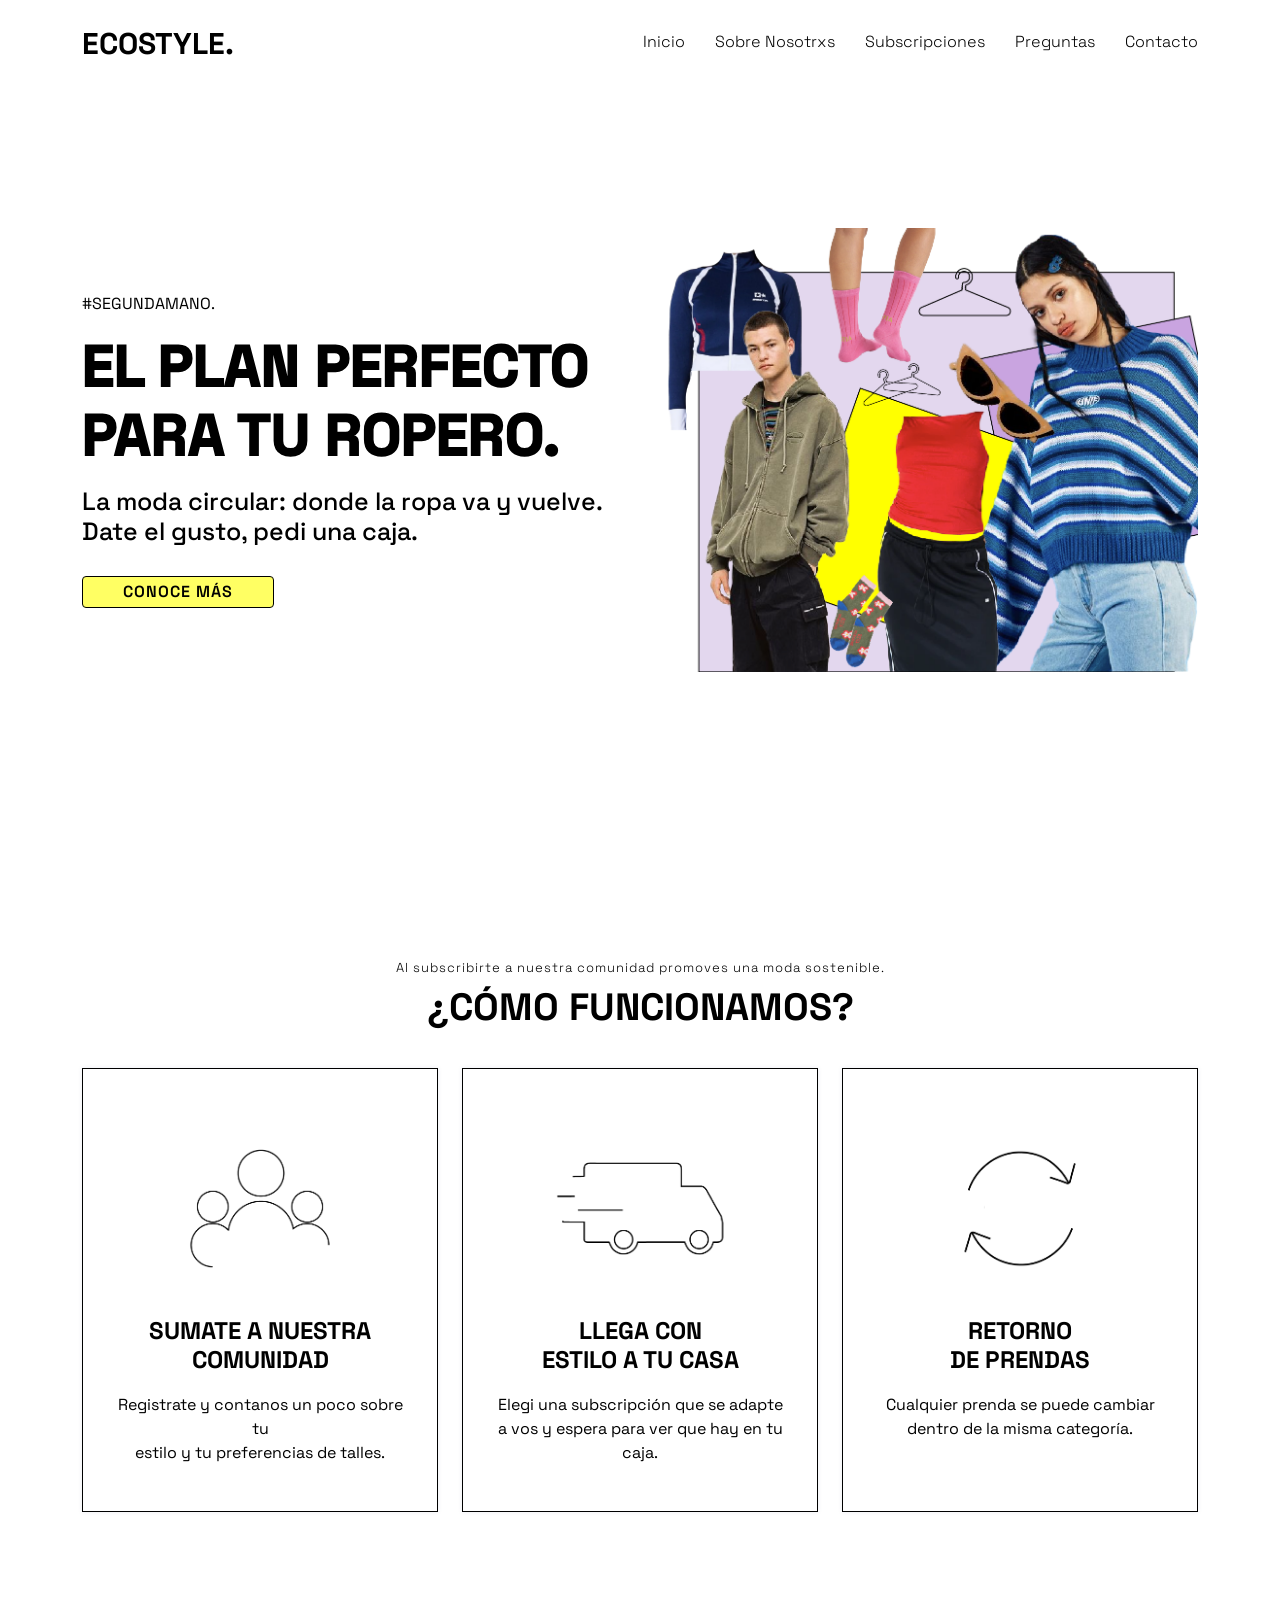
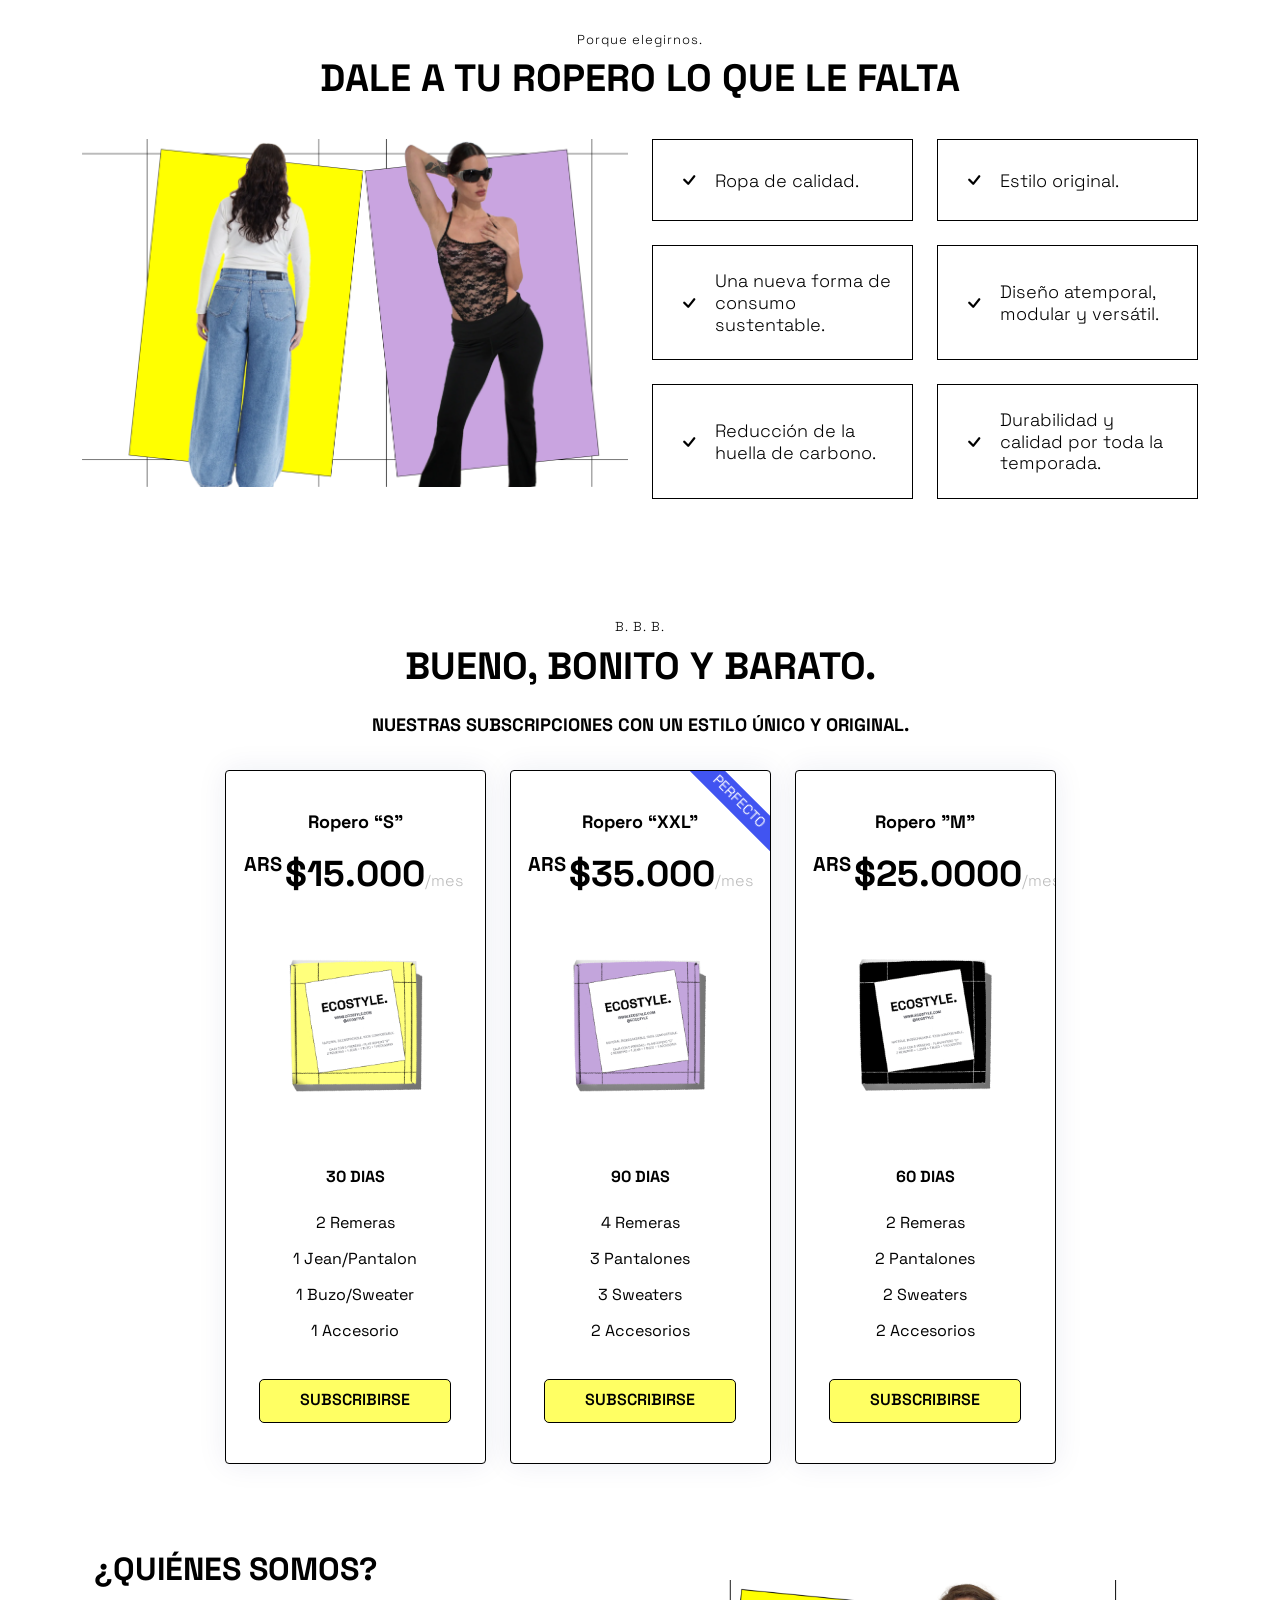
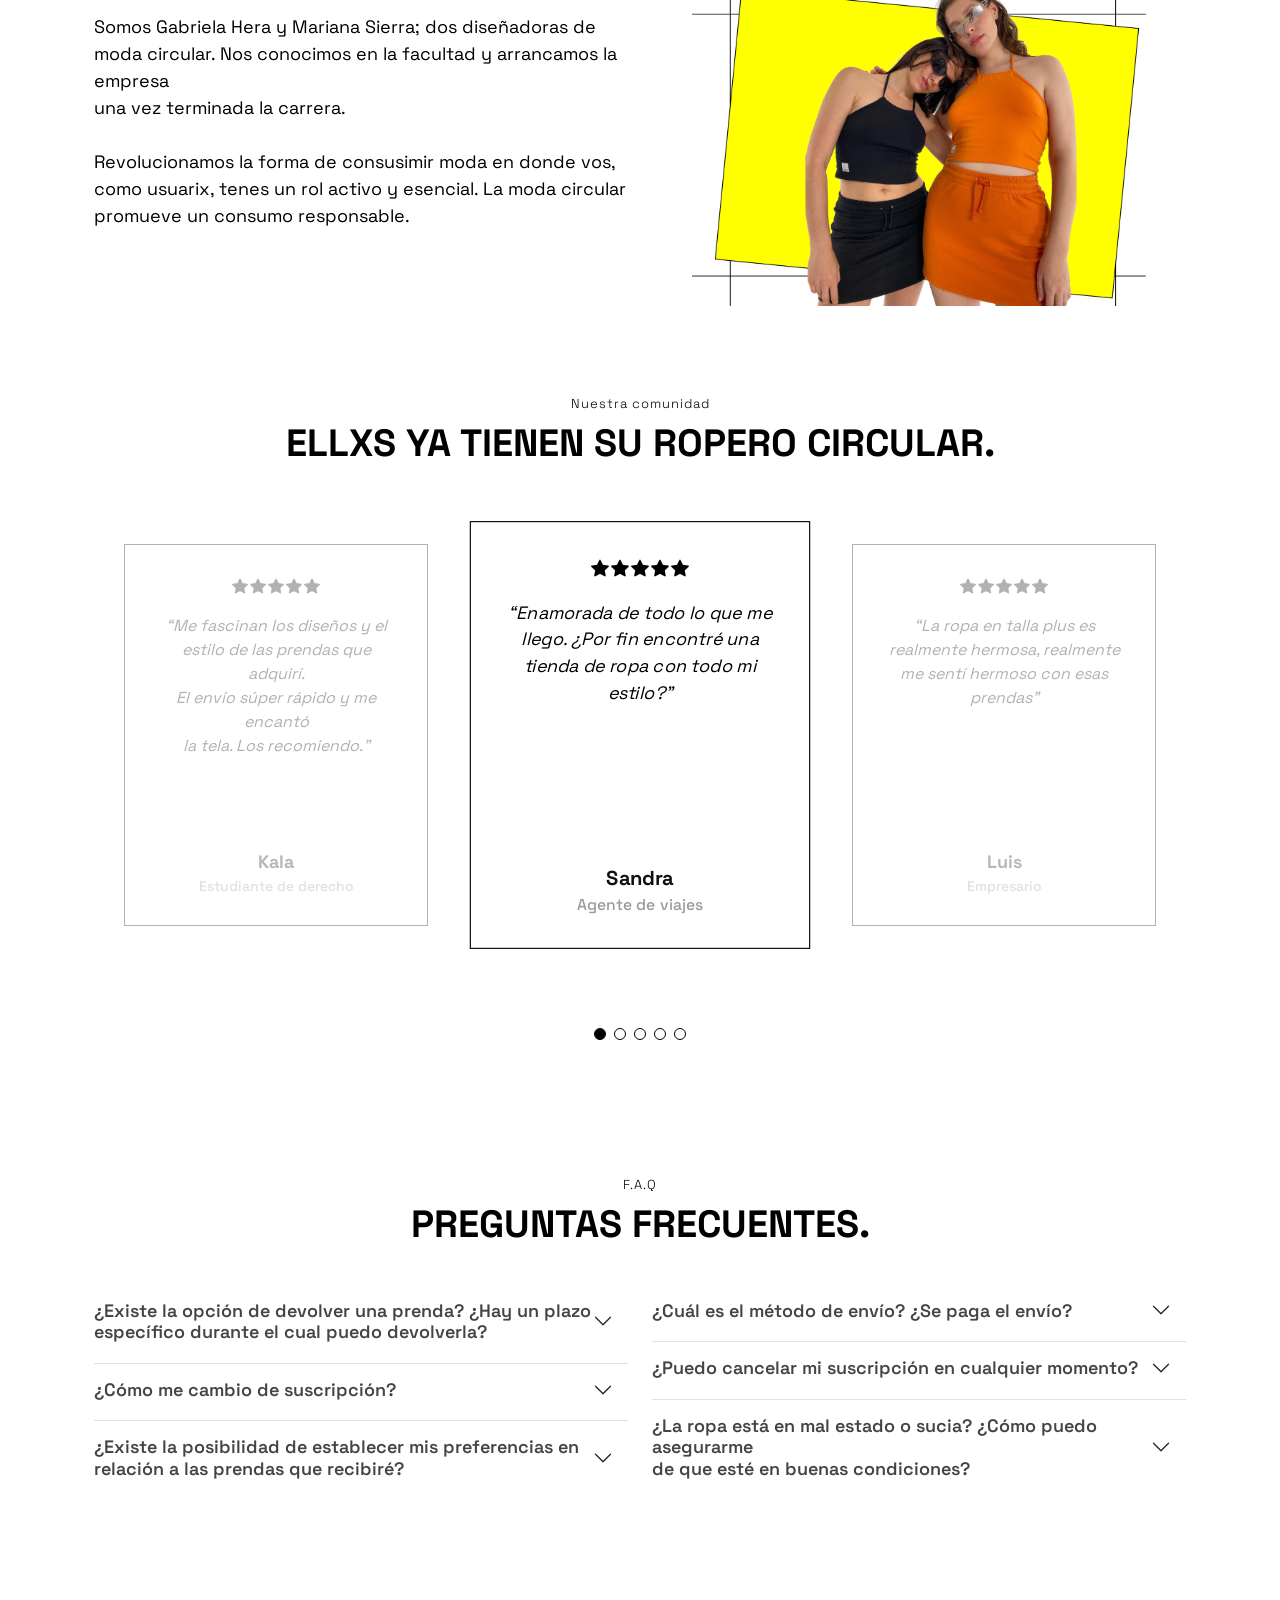
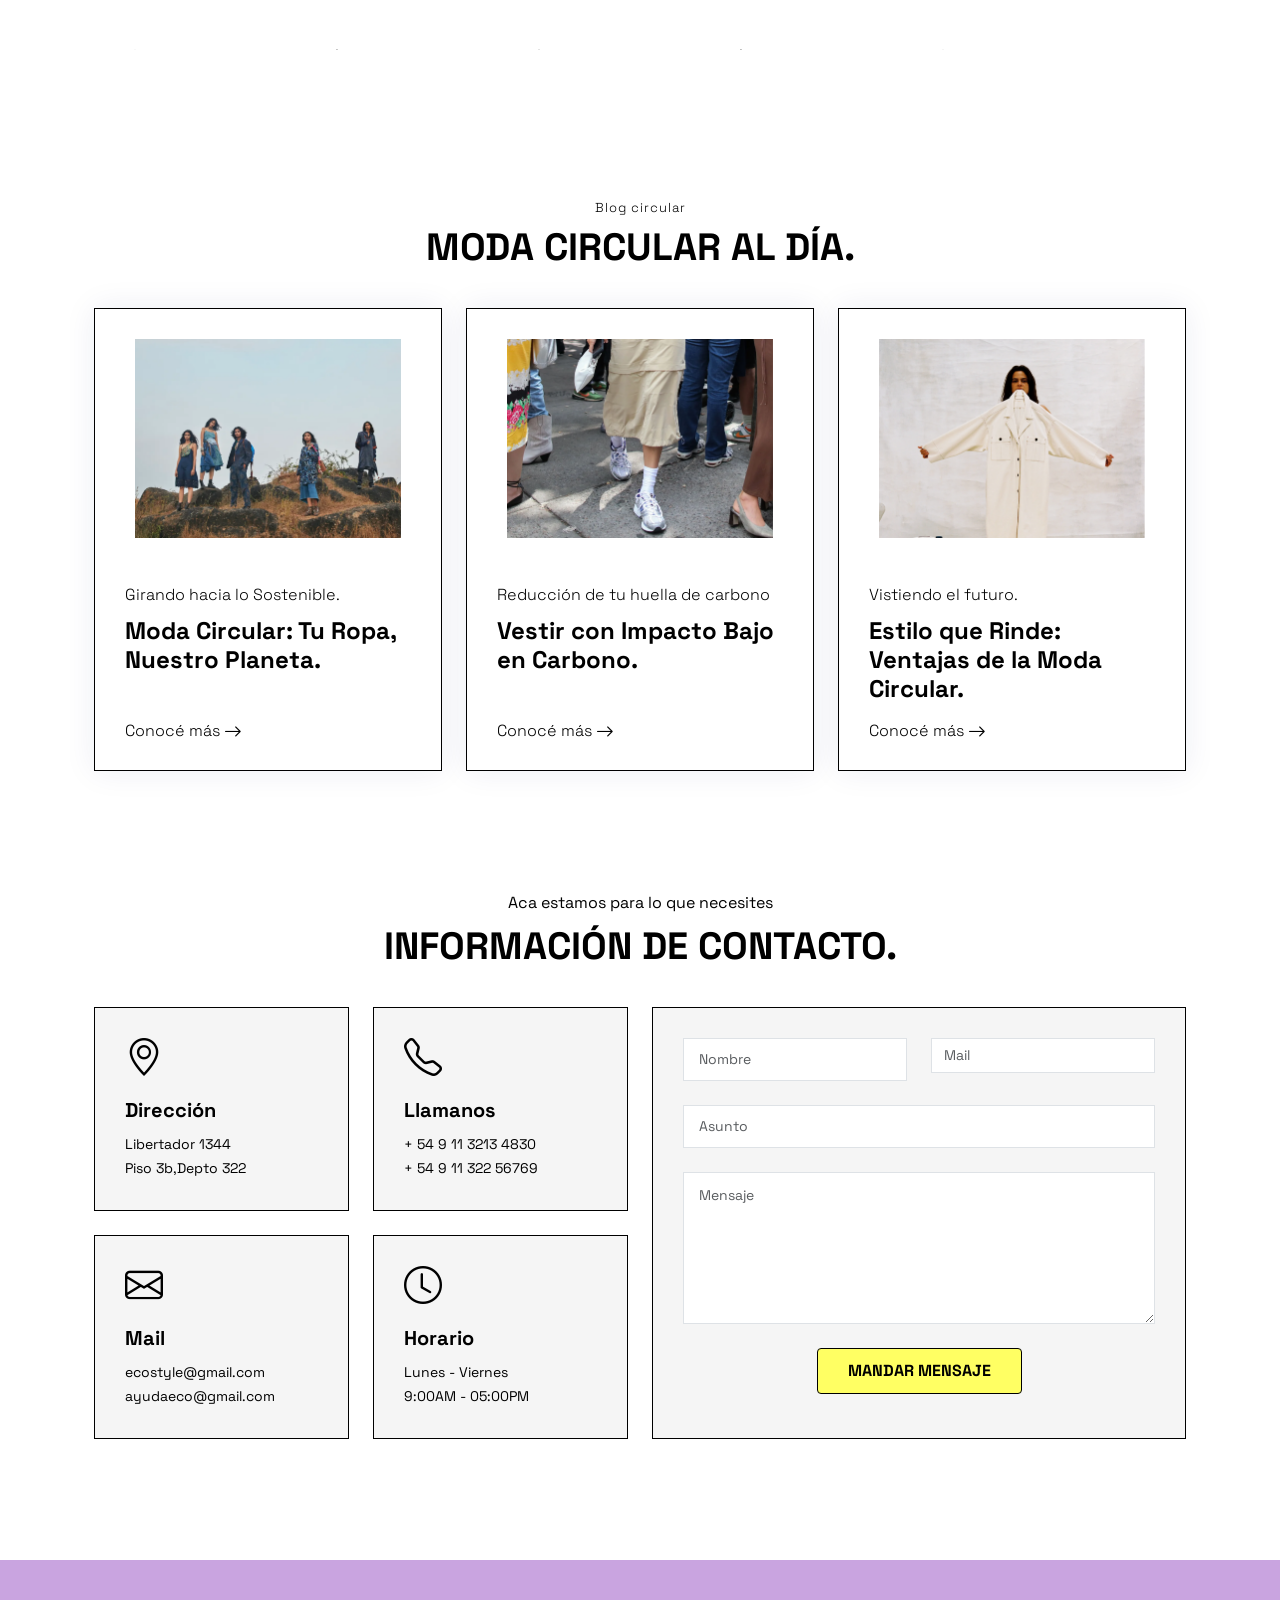
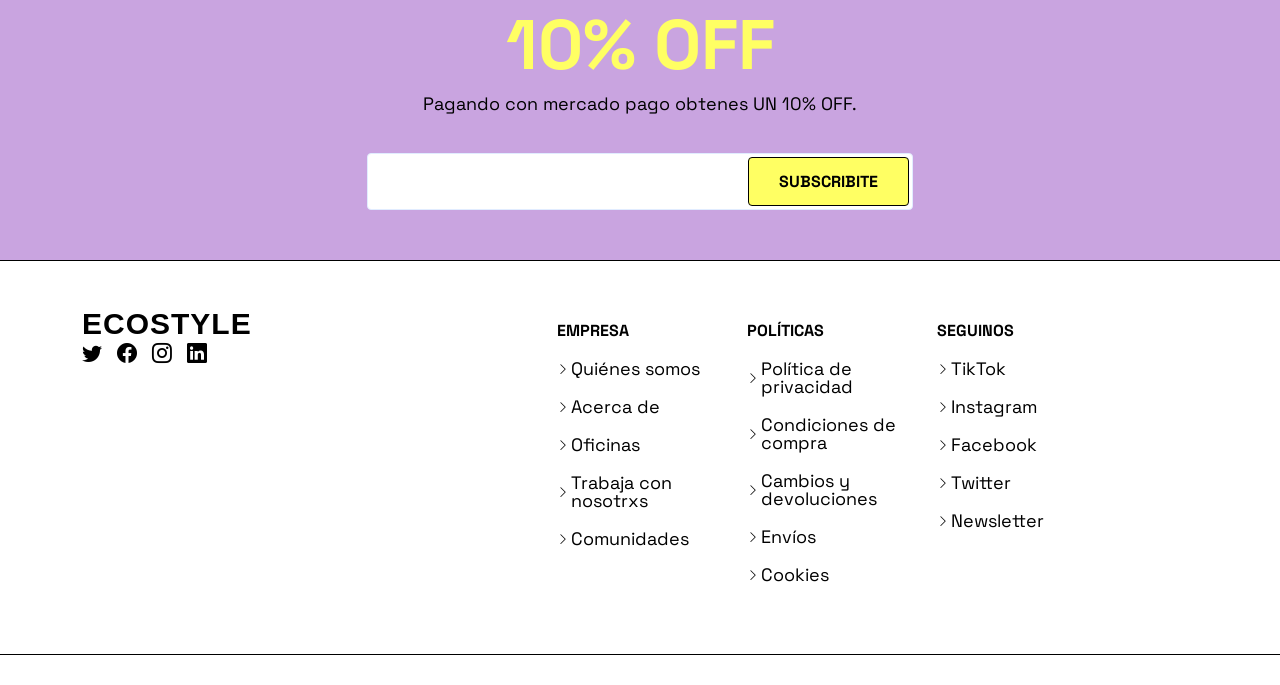
==== commit 551d8921: "final index final" ====
--- a/index.html
+++ b/index.html
@@ -1,1293 +1,1298 @@
-<!DOCTYPE html>
-<html lang="en">
-
-<head>
-  <meta charset="utf-8">
-  <meta content="width=device-width, initial-scale=1.0" name="viewport">
-
-  <title>FlexStart Bootstrap Template - Index</title>
-  <meta content="" name="description">
-  <meta content="" name="keywords">
-
-  <!-- Favicons -->
-  <link href="assets/img/favicon.png" rel="icon">
-  <link href="assets/img/apple-touch-icon.png" rel="apple-touch-icon">
-
-  <!-- Google Fonts -->
-  <link href=<style>
-    <style>
-      @import url('https://fonts.googleapis.com/css2?family=Space+Grotesk:wght@300;700&display=swap');
-    </style>
-
-  <!-- Vendor CSS Files -->
-  <link href="assets/vendor/aos/aos.css" rel="stylesheet">
-  <link href="assets/vendor/bootstrap/css/bootstrap.min.css" rel="stylesheet">
-  <link href="assets/vendor/bootstrap-icons/bootstrap-icons.css" rel="stylesheet">
-  <link href="assets/vendor/glightbox/css/glightbox.min.css" rel="stylesheet">
-  <link href="assets/vendor/remixicon/remixicon.css" rel="stylesheet">
-  <link href="assets/vendor/swiper/swiper-bundle.min.css" rel="stylesheet">
-
-  <!-- Template Main CSS File -->
-  <link href="assets/css/style.css" rel="stylesheet">
-
-  <!-- =======================================================
-  * Template Name: FlexStart
-  * Updated: Jul 27 2023 with Bootstrap v5.3.1
-  * Template URL: https://bootstrapmade.com/flexstart-bootstrap-startup-template/
-  * Author: BootstrapMade.com
-  * License: https://bootstrapmade.com/license/
-  ======================================================== -->
-</head>
-
-<body>
-
-  <!-- ======= Header ======= -->
-  <header id="header" class="header fixed-top">
-    <div class="container-fluid container-xl d-flex align-items-center justify-content-between">
-
-      <a href="index.html" class="logo d-flex align-items-center">
-
-        <span>Ecostyle.</span>
-      </a>
-
-      <nav id="navbar" class="navbar">
-        <ul>
-          <li><a class="nav-link scrollto active" href="#hero">Inicio</a></li>
-          <li><a class="nav-link scrollto" href="#about">Sobre Nosotrxs</a></li>
-          <li><a class="nav-link scrollto" href="#services">Subscripciones</a></li>
-          <li><a class="nav-link scrollto" href="#portfolio">Preguntas</a></li>
-          <li><a class="nav-link scrollto" href="#team">Contacto</a></li>
-      
-            </ul>
-          </li>
-
-        </ul>
-        <i class="bi bi-list mobile-nav-toggle"></i>
-      </nav><!-- .navbar -->
-
-    </div>
-  </header><!-- End Header -->
-
-  <!-- ======= Hero Section ======= -->
-  <section id="hero" class="hero d-flex align-items-center">
-    <div class="container">
-      <div class="row">
-        <div class="col-lg-6 d-flex flex-column justify-content-center">
-          <p data-aos="fade-up">#SEGUNDAMANO.</p>
-          <h1 data-aos="fade-up">El plan perfecto <br> para tu ropero.</h1>
-          <h2 data-aos="fade-up" data-aos-delay="400">La moda circular: donde la ropa va y vuelve. <br>Date el gusto, pedi una caja.</h2>
-          <div data-aos="fade-up" data-aos-delay="600">
-            <div class="text-center text-lg-start">
-              <a href="#about" class="btn-get-started scrollto d-inline-flex align-items-center justify-content-center align-self-center">
-                <span>CONOCE MÁS</span>
-
-              </a>
-            </div>
-          </div>
-        </div>
-        <div class="col-lg-6 hero-img" data-aos="zoom-out" data-aos-delay="200">
-          <img src="assets/img/hero-img.png" class="img-fluid" alt="">
-        </div>
-      </div>
-    </div>
-
-  </section><!-- End Hero -->
-
-  <main id="main">
-    <!-- ======= About Section
-    <section id="about" class="about">
-
-      <div class="container" data-aos="fade-up">
-        <div class="row gx-0">
-
-          <div class="col-lg-6 d-flex flex-column justify-content-center" data-aos="fade-up" data-aos-delay="200">
-            <div class="content">
-              <h3>Who We Are</h3>
-              <h2>Expedita voluptas omnis cupiditate totam eveniet nobis sint iste. Dolores est repellat corrupti reprehenderit.</h2>
-              <p>
-                Quisquam vel ut sint cum eos hic dolores aperiam. Sed deserunt et. Inventore et et dolor consequatur itaque ut voluptate sed et. Magnam nam ipsum tenetur suscipit voluptatum nam et est corrupti.
-              </p>
-              <div class="text-center text-lg-start">
-                <a href="#" class="btn-read-more d-inline-flex align-items-center justify-content-center align-self-center">
-                  <span>Read More</span>
-                  <i class="bi bi-arrow-right"></i>
-                </a>
-              </div>
-            </div>
-          </div>
-
-          <div class="col-lg-6 d-flex align-items-center" data-aos="zoom-out" data-aos-delay="200">
-            <img src="assets/img/about.jpg" class="img-fluid" alt="">
-          </div>
-
-        </div>
-      </div>
-
-    </section><!-- End About Section -->
-
-    <!-- ======= Values Section ======= -->
-    <section id="values" class="values">
-
-      <div class="container" data-aos="fade-up">
-
-        <header class="section-header">
-          <h2>Al subscribirte a nuestra comunidad promoves una moda sostenible.</h2>
-          <p>¿Cómo funcionamos?</p>
-        </header>
-
-        <div class="row">
-
-          <div class="col-lg-4" data-aos="fade-up" data-aos-delay="200">
-            <div class="box">
-              <img src="assets/img/values-1.png" class="img-fluid" alt="">
-              <h3>Sumate a nuestra comunidad </h3>
-              <p>Registrate y contanos un poco sobre tu <br>estilo y tu preferencias de talles.</p>
-            </div>
-          </div>
-
-          <div class="col-lg-4 mt-4 mt-lg-0" data-aos="fade-up" data-aos-delay="400">
-            <div class="box">
-              <img src="assets/img/values-2.png" class="img-fluid" alt="">
-              <h3>Llega con <br> estilo a tu casa </h3>
-              <p> Elegi una subscripción que se adapte a vos y espera para ver que hay en tu caja.</p>
-            </div>
-          </div>
-
-          <div class="col-lg-4 mt-4 mt-lg-0" data-aos="fade-up" data-aos-delay="600">
-            <div class="box">
-              <img src="assets/img/values-3.png" class="img-fluid" alt="">
-              <h3>Retorno <br>de Prendas</h3>
-              <p>Cualquier prenda se puede cambiar <br>dentro de la misma categoría.</p>
-            </div>
-          </div>
-
-        </div>
-
-      </div>
-
-    </section><!-- End Values Section -->
-
-    <!-- ======= Counts Section 
-    <section id="counts" class="counts">
-      <div class="container" data-aos="fade-up">
-
-        <div class="row gy-4">
-
-          <div class="col-lg-3 col-md-6">
-            <div class="count-box">
-              <i class="bi bi-emoji-smile"></i>
-              <div>
-                <span data-purecounter-start="0" data-purecounter-end="232" data-purecounter-duration="1" class="purecounter"></span>
-                <p>Happy Clients</p>
-              </div>
-            </div>
-          </div>
-
-          <div class="col-lg-3 col-md-6">
-            <div class="count-box">
-              <i class="bi bi-journal-richtext" style="color: #ee6c20;"></i>
-              <div>
-                <span data-purecounter-start="0" data-purecounter-end="521" data-purecounter-duration="1" class="purecounter"></span>
-                <p>Projects</p>
-              </div>
-            </div>
-          </div>
-
-          <div class="col-lg-3 col-md-6">
-            <div class="count-box">
-              <i class="bi bi-headset" style="color: #15be56;"></i>
-              <div>
-                <span data-purecounter-start="0" data-purecounter-end="1463" data-purecounter-duration="1" class="purecounter"></span>
-                <p>Hours Of Support</p>
-              </div>
-            </div>
-          </div>
-
-          <div class="col-lg-3 col-md-6">
-            <div class="count-box">
-              <i class="bi bi-people" style="color: #bb0852;"></i>
-              <div>
-                <span data-purecounter-start="0" data-purecounter-end="15" data-purecounter-duration="1" class="purecounter"></span>
-                <p>Hard Workers</p>
-              </div>
-            </div>
-          </div>
-
-        </div>
-
-      </div>
-    </section><!-- End Counts Section --> 
-
-
-    <!-- ======= Features Section ======= -->
-    <section id="features" class="features">
-
-      <div class="container" data-aos="fade-up">
-
-        <header class="section-header">
-          <h2>Porque elegirnos.</h2>
-          <p>Dale a tu ropero lo que le falta</p>
-        </header>
-
-        <div class="row">
-
-          <div class="col-lg-6">
-            <img src="assets/img/features.png" class="img-fluid" alt="">
-          </div>
-
-          <div class="col-lg-6 mt-5 mt-lg-0 d-flex">
-            <div class="row align-self-center gy-4">
-
-              <div class="col-md-6" data-aos="zoom-out" data-aos-delay="200">
-                <div class="feature-box d-flex align-items-center">
-                  <i class="bi bi-check"></i>
-                  <h3>Ropa de calidad.</h3>
-                </div>
-              </div>
-
-              <div class="col-md-6" data-aos="zoom-out" data-aos-delay="300">
-                <div class="feature-box d-flex align-items-center">
-                  <i class="bi bi-check"></i>
-                  <h3>Estilo original.</h3>
-                </div>
-              </div>
-
-              <div class="col-md-6" data-aos="zoom-out" data-aos-delay="400">
-                <div class="feature-box d-flex align-items-center">
-                  <i class="bi bi-check"></i>
-                  <h3>Una nueva forma de consumo sustentable.</h3>
-                </div>
-              </div>
-
-              <div class="col-md-6" data-aos="zoom-out" data-aos-delay="500">
-                <div class="feature-box d-flex align-items-center">
-                  <i class="bi bi-check"></i>
-                  <h3>Diseño atemporal, modular y versátil.</h3>
-                </div>
-              </div>
-
-              <div class="col-md-6" data-aos="zoom-out" data-aos-delay="600">
-                <div class="feature-box d-flex align-items-center">
-                  <i class="bi bi-check"></i>
-                  <h3>Reducción de la huella de carbono.</h3>
-                </div>
-              </div>
-
-              <div class="col-md-6" data-aos="zoom-out" data-aos-delay="700">
-                <div class="feature-box d-flex align-items-center">
-                  <i class="bi bi-check"></i>
-                  <h3>Durabilidad y calidad por toda la temporada.</h3>
-                </div>
-              </div>
-
-            </div>
-          </div>
-
-        </div> <!-- / row -->
-
-        <!-- Feature Tabs
-        <div class="row feture-tabs" data-aos="fade-up">
-          <div class="col-lg-6">
-            <h3>¿Quiénes somos?</h3>
-
-            <!-- Tab Content 
-            <div class="tab-content">
-
-              <div class="tab-pane fade show active" id="tab1">
-                <p></p>
-                <div class="d-flex align-items-center mb-2">
-                </div>
-                <p>Somos Gabriela Heras y Mariana Sierra; dos diseñadoras de moda circular.  Nos conocimos en la facultad y arrancamos la empresa una vez terminada la carrera. Nuestra línea se traduce en prendas accesibles, atemporales, modernas y sustentables.
-<br>
-             <br>  Queremos revolucionar la forma de consusimir moda en donde vos, como usuarix, tenes un rol activo y esencial. La moda circular promueve un consumo responsable en el que se busca reducir el desecho. .</p>
-              </div><!-- End Tab 1 Content 
-
-            </div>
-
-          </div>
-
-          <div class="col-lg-6">
-            <img src="assets/img/features-2.png" class="img-fluid" alt="">
-          </div>
-
-        </div><!-- End Feature Tabs -->
-
-        <!-- Feature Icons 
-        <div class="row feature-icons" data-aos="fade-up">
-          <h3>Ratione mollitia eos ab laudantium rerum beatae quo</h3>
-
-          <div class="row">
-
-            <div class="col-xl-4 text-center" data-aos="fade-right" data-aos-delay="100">
-              <img src="assets/img/features-3.png" class="img-fluid p-4" alt="">
-            </div>
-
-            <div class="col-xl-8 d-flex content">
-              <div class="row align-self-center gy-4">
-
-                <div class="col-md-6 icon-box" data-aos="fade-up">
-                  <i class="ri-line-chart-line"></i>
-                  <div>
-                    <h4>Corporis voluptates sit</h4>
-                    <p>Consequuntur sunt aut quasi enim aliquam quae harum pariatur laboris nisi ut aliquip</p>
-                  </div>
-                </div>
-
-                <div class="col-md-6 icon-box" data-aos="fade-up" data-aos-delay="100">
-                  <i class="ri-stack-line"></i>
-                  <div>
-                    <h4>Ullamco laboris nisi</h4>
-                    <p>Excepteur sint occaecat cupidatat non proident, sunt in culpa qui officia deserunt</p>
-                  </div>
-                </div>
-
-                <div class="col-md-6 icon-box" data-aos="fade-up" data-aos-delay="200">
-                  <i class="ri-brush-4-line"></i>
-                  <div>
-                    <h4>Labore consequatur</h4>
-                    <p>Aut suscipit aut cum nemo deleniti aut omnis. Doloribus ut maiores omnis facere</p>
-                  </div>
-                </div>
-
-                <div class="col-md-6 icon-box" data-aos="fade-up" data-aos-delay="300">
-                  <i class="ri-magic-line"></i>
-                  <div>
-                    <h4>Beatae veritatis</h4>
-                    <p>Expedita veritatis consequuntur nihil tempore laudantium vitae denat pacta</p>
-                  </div>
-                </div>
-
-                <div class="col-md-6 icon-box" data-aos="fade-up" data-aos-delay="400">
-                  <i class="ri-command-line"></i>
-                  <div>
-                    <h4>Molestiae dolor</h4>
-                    <p>Et fuga et deserunt et enim. Dolorem architecto ratione tensa raptor marte</p>
-                  </div>
-                </div>
-
-                <div class="col-md-6 icon-box" data-aos="fade-up" data-aos-delay="500">
-                  <i class="ri-radar-line"></i>
-                  <div>
-                    <h4>Explicabo consectetur</h4>
-                    <p>Est autem dicta beatae suscipit. Sint veritatis et sit quasi ab aut inventore</p>
-                  </div>
-                </div>
-
-              </div>
-            </div>
-
-          </div>
-
-        </div><!-- End Feature Icons -->
-
-      </div>
-
-    </section><!-- End Features Section -->
-
-    <!-- ======= Services Section
-    <section id="services" class="services">
-
-      <div class="container" data-aos="fade-up">
-
-        <header class="section-header">
-          <h2>Services</h2>
-          <p>Veritatis et dolores facere numquam et praesentium</p>
-        </header>
-
-        <div class="row gy-4">
-
-          <div class="col-lg-4 col-md-6" data-aos="fade-up" data-aos-delay="200">
-            <div class="service-box blue">
-              <i class="ri-discuss-line icon"></i>
-              <h3>Nesciunt Mete</h3>
-              <p>Provident nihil minus qui consequatur non omnis maiores. Eos accusantium minus dolores iure perferendis tempore et consequatur.</p>
-              <a href="#" class="read-more"><span>Read More</span> <i class="bi bi-arrow-right"></i></a>
-            </div>
-          </div>
-
-          <div class="col-lg-4 col-md-6" data-aos="fade-up" data-aos-delay="300">
-            <div class="service-box orange">
-              <i class="ri-discuss-line icon"></i>
-              <h3>Eosle Commodi</h3>
-              <p>Ut autem aut autem non a. Sint sint sit facilis nam iusto sint. Libero corrupti neque eum hic non ut nesciunt dolorem.</p>
-              <a href="#" class="read-more"><span>Read More</span> <i class="bi bi-arrow-right"></i></a>
-            </div>
-          </div>
-
-          <div class="col-lg-4 col-md-6" data-aos="fade-up" data-aos-delay="400">
-            <div class="service-box green">
-              <i class="ri-discuss-line icon"></i>
-              <h3>Ledo Markt</h3>
-              <p>Ut excepturi voluptatem nisi sed. Quidem fuga consequatur. Minus ea aut. Vel qui id voluptas adipisci eos earum corrupti.</p>
-              <a href="#" class="read-more"><span>Read More</span> <i class="bi bi-arrow-right"></i></a>
-            </div>
-          </div>
-
-          <div class="col-lg-4 col-md-6" data-aos="fade-up" data-aos-delay="500">
-            <div class="service-box red">
-              <i class="ri-discuss-line icon"></i>
-              <h3>Asperiores Commodi</h3>
-              <p>Non et temporibus minus omnis sed dolor esse consequatur. Cupiditate sed error ea fuga sit provident adipisci neque.</p>
-              <a href="#" class="read-more"><span>Read More</span> <i class="bi bi-arrow-right"></i></a>
-            </div>
-          </div>
-
-          <div class="col-lg-4 col-md-6" data-aos="fade-up" data-aos-delay="600">
-            <div class="service-box purple">
-              <i class="ri-discuss-line icon"></i>
-              <h3>Velit Doloremque.</h3>
-              <p>Cumque et suscipit saepe. Est maiores autem enim facilis ut aut ipsam corporis aut. Sed animi at autem alias eius labore.</p>
-              <a href="#" class="read-more"><span>Read More</span> <i class="bi bi-arrow-right"></i></a>
-            </div>
-          </div>
-
-          <div class="col-lg-4 col-md-6" data-aos="fade-up" data-aos-delay="700">
-            <div class="service-box pink">
-              <i class="ri-discuss-line icon"></i>
-              <h3>Dolori Architecto</h3>
-              <p>Hic molestias ea quibusdam eos. Fugiat enim doloremque aut neque non et debitis iure. Corrupti recusandae ducimus enim.</p>
-              <a href="#" class="read-more"><span>Read More</span> <i class="bi bi-arrow-right"></i></a>
-            </div>
-          </div>
-
-        </div>
-
-      </div>
-
-    </section><!-- End Services Section -->  
-    
-
-
-    <!-- ======= Pricing Section ======= -->
-    <section id="pricing" class="pricing">
-
-      <div class="container" data-aos="fade-up">
-
-        <header class="section-header">
-          <h2>B. B. B.</h2>
-          <p> Bueno, Bonito y Barato. <p><font size="4">Nuestras subscripciones con un estilo único y original.</font></p>
-        </header>
-
-        <div class="row gy-3" data-aos="fade-left">
-          <div class="container">
-            <div class="row justify-content-center">
-
-          <div class="col-lg-3 col-md-6" data-aos="zoom-in" data-aos-delay="100">
-     <div class="box" 
-             --> <h3 style="color: #00000;">Ropero “S”</h3>
-              <div class="price"><sup>ARS</sup>$15.000<span>/mes</span></div>
-              <img src="assets/img/pricing-free.png" class="img-fluid" alt="">
-              <ul>
-                <li><strong>30 DIAS</strong></li>
-                <li></li>
-                <li>2 Remeras</li>
-                <li>1 Jean/Pantalon</li>
-                <li>1 Buzo/Sweater</li>
-                <li>1 Accesorio</li>
-              </ul>
-              <a href="#" class="btn-buy">SUBSCRIBIRSE</a>
-            
-            </div>
-          </div>
-    
-
-          <div class="col-lg-3 col-md-6" data-aos="zoom-in" data-aos-delay="200">
-            <div class="box">
-              <span class="featured">PERFECTO</span>
-              <h3 style="color: #000000;">Ropero “XXL”</h3>
-              <div class="price"><sup>ARS</sup>$35.000<span>/mes</span></div>
-              <img src="assets/img/pricing-starter.png" class="img-fluid" alt="">
-              <ul>
-
-               <li><strong>90 DIAS</strong></li>
-                <li></li>
-                <li>4 Remeras</li>
-                <li>3 Pantalones</li>
-                <li>3 Sweaters</li>
-                <li>2 Accesorios</li>
-              </ul>
-              <a href="#" class="btn-buy">SUBSCRIBIRSE</a>
-            </div>
-          </div>
-
-          <div class="col-lg-3 col-md-6" data-aos="zoom-in" data-aos-delay="300">
-            <div class="box">
-              <h3 style="color: #000000;">Ropero "M"</h3>
-              <div class="price"><sup>ARS</sup>$25.0000<span>/mes</span></div>
-              <img src="assets/img/pricing-business.png" class="img-fluid" alt="">
-              <ul>
-                <li><strong>60 DIAS</strong></li> 
-                <li></li>
-                <li>2 Remeras</li>
-                <li>2 Pantalones</li>
-                <li>2 Sweaters</li>
-                <li>2 Accesorios</li>
-              </ul>
-              <a href="#" class="btn-buy">SUBSCRIBIRSE</a> 
-            </div>
-          </div>
-
- <!-- Feature Tabs -->
-       
-<div class="row feture-tabs" data-aos="fade-up">
-          <div class="col-lg-6">
-            <h2 style="
-            text-transform: uppercase;
-            font-weight: 700;
-        ">¿Quiénes somos?</h2>
-
-            <!-- Tab Content -->
-            <div class="tab-content">
-
-              <div class="tab-pane fade show active" id="tab1">
-                <p></p>
-                <div class="d-flex align-items-center mb-2">
-                </div>
-                <p><font size="4">Somos Gabriela Hera y Mariana Sierra; dos diseñadoras de moda circular.  Nos conocimos en la facultad y arrancamos la empresa <br>una vez terminada la carrera.  <br>  <br>Revolucionamos la forma de consusimir moda en donde vos, como usuarix, tenes un rol activo y esencial. La moda circular promueve un consumo responsable.</font></p>
-              </div><!-- End Tab 1 Content -->
-
-            </div>
-
-          </div>
-
-          <div class="col-lg-6">
-            <img src="assets/img/features-2.png" class="img-fluid" alt="">
-          </div>
-
-        </div><!-- End Feature Tabs -->
-
-
-          <!-- ======= Pricing Section <div class="col-lg-3 col-md-6" data-aos="zoom-in" data-aos-delay="400">
-            <div class="box">
-              <h3 style="color: #ff0071;">Ultimate Plan</h3>
-              <div class="price"><sup>$</sup>49<span> / mo</span></div>
-              <img src="assets/img/pricing-ultimate.png" class="img-fluid" alt="">
-              <ul>
-                <li>Aida dere</li>
-                <li>Nec feugiat nisl</li>
-                <li>Nulla at volutpat dola</li>
-                <li>Pharetra massa</li>
-                <li>Massa ultricies mi</li>
-              </ul>
-              <a href="#" class="btn-buy">Buy Now</a>
-            </div>
-          </div>
-
-        </div>
-
-      </div>
-
-    </section><!-- End Pricing Section -->
-
-    <!-- ======= Portfolio Section
-    <section id="portfolio" class="portfolio">
-
-      <div class="container" data-aos="fade-up">
-
-        <header class="section-header">
-          <h2>Portfolio</h2>
-          <p>Roperos que desfilan</p>
-        </header>
-
-        <div class="row" data-aos="fade-up" data-aos-delay="100">
-          <div class="col-lg-12 d-flex justify-content-center">
-            <ul id="portfolio-flters">
-              <li data-filter="*" class="filter-active">Todos</li>
-              <li data-filter=".filter-app">Modernos</li>
-              <li data-filter=".filter-card">Minimalistas</li>
-              <li data-filter=".filter-web">Clásicos</li>
-            </ul>
-          </div>
-        </div>
-
-        <div class="row gy-4 portfolio-container" data-aos="fade-up" data-aos-delay="200">
-
-          <div class="col-lg-4 col-md-6 portfolio-item filter-app">
-            <div class="portfolio-wrap">
-              <img src="assets/img/portfolio/portfolio-1.jpg" class="img-fluid" alt="">
-              <div class="portfolio-info">
-                <h4>App 1</h4>
-                <p>App</p>
-                <div class="portfolio-links">
-                  <a href="assets/img/portfolio/portfolio-1.jpg" data-gallery="portfolioGallery" class="portfokio-lightbox" title="App 1"><i class="bi bi-plus"></i></a>
-                  <a href="portfolio-details.html" title="More Details"><i class="bi bi-link"></i></a>
-                </div>
-              </div>
-            </div>
-          </div>
-
-          <div class="col-lg-4 col-md-6 portfolio-item filter-web">
-            <div class="portfolio-wrap">
-              <img src="assets/img/portfolio/portfolio-2.jpg" class="img-fluid" alt="">
-              <div class="portfolio-info">
-                <h4>Web 3</h4>
-                <p>Web</p>
-                <div class="portfolio-links">
-                  <a href="assets/img/portfolio/portfolio-2.jpg" data-gallery="portfolioGallery" class="portfokio-lightbox" title="Web 3"><i class="bi bi-plus"></i></a>
-                  <a href="portfolio-details.html" title="More Details"><i class="bi bi-link"></i></a>
-                </div>
-              </div>
-            </div>
-          </div>
-
-          <div class="col-lg-4 col-md-6 portfolio-item filter-app">
-            <div class="portfolio-wrap">
-              <img src="assets/img/portfolio/portfolio-3.jpg" class="img-fluid" alt="">
-              <div class="portfolio-info">
-                <h4>App 2</h4>
-                <p>App</p>
-                <div class="portfolio-links">
-                  <a href="assets/img/portfolio/portfolio-3.jpg" data-gallery="portfolioGallery" class="portfokio-lightbox" title="App 2"><i class="bi bi-plus"></i></a>
-                  <a href="portfolio-details.html" title="More Details"><i class="bi bi-link"></i></a>
-                </div>
-              </div>
-            </div>
-          </div>
-
-          <div class="col-lg-4 col-md-6 portfolio-item filter-card">
-            <div class="portfolio-wrap">
-              <img src="assets/img/portfolio/portfolio-4.jpg" class="img-fluid" alt="">
-              <div class="portfolio-info">
-                <h4>Card 2</h4>
-                <p>Card</p>
-                <div class="portfolio-links">
-                  <a href="assets/img/portfolio/portfolio-4.jpg" data-gallery="portfolioGallery" class="portfokio-lightbox" title="Card 2"><i class="bi bi-plus"></i></a>
-                  <a href="portfolio-details.html" title="More Details"><i class="bi bi-link"></i></a>
-                </div>
-              </div>
-            </div>
-          </div>
-
-          <div class="col-lg-4 col-md-6 portfolio-item filter-web">
-            <div class="portfolio-wrap">
-              <img src="assets/img/portfolio/portfolio-5.jpg" class="img-fluid" alt="">
-              <div class="portfolio-info">
-                <h4>Web 2</h4>
-                <p>Web</p>
-                <div class="portfolio-links">
-                  <a href="assets/img/portfolio/portfolio-5.jpg" data-gallery="portfolioGallery" class="portfokio-lightbox" title="Web 2"><i class="bi bi-plus"></i></a>
-                  <a href="portfolio-details.html" title="More Details"><i class="bi bi-link"></i></a>
-                </div>
-              </div>
-            </div>
-          </div>
-
-          <div class="col-lg-4 col-md-6 portfolio-item filter-app">
-            <div class="portfolio-wrap">
-              <img src="assets/img/portfolio/portfolio-6.jpg" class="img-fluid" alt="">
-              <div class="portfolio-info">
-                <h4>App 3</h4>
-                <p>App</p>
-                <div class="portfolio-links">
-                  <a href="assets/img/portfolio/portfolio-6.jpg" data-gallery="portfolioGallery" class="portfokio-lightbox" title="App 3"><i class="bi bi-plus"></i></a>
-                  <a href="portfolio-details.html" title="More Details"><i class="bi bi-link"></i></a>
-                </div>
-              </div>
-            </div>
-          </div>
-
-          <div class="col-lg-4 col-md-6 portfolio-item filter-card">
-            <div class="portfolio-wrap">
-              <img src="assets/img/portfolio/portfolio-7.jpg" class="img-fluid" alt="">
-              <div class="portfolio-info">
-                <h4>Card 1</h4>
-                <p>Card</p>
-                <div class="portfolio-links">
-                  <a href="assets/img/portfolio/portfolio-7.jpg" data-gallery="portfolioGallery" class="portfokio-lightbox" title="Card 1"><i class="bi bi-plus"></i></a>
-                  <a href="portfolio-details.html" title="More Details"><i class="bi bi-link"></i></a>
-                </div>
-              </div>
-            </div>
-          </div>
-
-          <div class="col-lg-4 col-md-6 portfolio-item filter-card">
-            <div class="portfolio-wrap">
-              <img src="assets/img/portfolio/portfolio-8.jpg" class="img-fluid" alt="">
-              <div class="portfolio-info">
-                <h4>Card 3</h4>
-                <p>Card</p>
-                <div class="portfolio-links">
-                  <a href="assets/img/portfolio/portfolio-8.jpg" data-gallery="portfolioGallery" class="portfokio-lightbox" title="Card 3"><i class="bi bi-plus"></i></a>
-                  <a href="portfolio-details.html" title="More Details"><i class="bi bi-link"></i></a>
-                </div>
-              </div>
-            </div>
-          </div>
-
-          <div class="col-lg-4 col-md-6 portfolio-item filter-web">
-            <div class="portfolio-wrap">
-              <img src="assets/img/portfolio/portfolio-9.jpg" class="img-fluid" alt="">
-              <div class="portfolio-info">
-                <h4>Web 3</h4>
-                <p>Web</p>
-                <div class="portfolio-links">
-                  <a href="assets/img/portfolio/portfolio-9.jpg" data-gallery="portfolioGallery" class="portfokio-lightbox" title="Web 3"><i class="bi bi-plus"></i></a>
-                  <a href="portfolio-details.html" title="More Details"><i class="bi bi-link"></i></a>
-                </div>
-              </div>
-            </div>
-          </div>
-
-        </div>
-
-      </div>
-
-    </section><!-- End Portfolio Section -->
-
-    <!-- ======= Testimonials Section ======= -->
-    <section id="testimonials" class="testimonials">
-
-      <div class="container" data-aos="fade-up">
-
-        <header class="section-header">
-          <h2>Nuestra comunidad </h2>
-          <p>Ellxs ya tienen su ropero circular.</p>
-        </header>
-
-        <div class="testimonials-slider swiper" data-aos="fade-up" data-aos-delay="200">
-          <div class="swiper-wrapper">
-
-            <div class="swiper-slide">
-              <div class="testimonial-item">
-                <div class="stars">
-                  <i class="bi bi-star-fill"></i><i class="bi bi-star-fill"></i><i class="bi bi-star-fill"></i><i class="bi bi-star-fill"></i><i class="bi bi-star-fill"></i>
-                </div>
-                <p>
-                  “Me fascinan los diseños y el estilo de las prendas que adquirí. <br> El envío súper rápido y me encantó <br>la tela. Los recomiendo.”
-                </p>
-                <div class="profile mt-auto">
-                  <img src="assets/img/testimonials/testimonials-1.jpg" class="testimonial-img" alt="">
-                  <h3>Kala</h3>
-                  <h4>Estudiante de derecho</h4>
-                </div>
-              </div>
-            </div><!-- End testimonial item -->
-
-            <div class="swiper-slide">
-              <div class="testimonial-item">
-                <div class="stars">
-                  <i class="bi bi-star-fill"></i><i class="bi bi-star-fill"></i><i class="bi bi-star-fill"></i><i class="bi bi-star-fill"></i><i class="bi bi-star-fill"></i>
-                </div>
-                <p>
-                  “Enamorada de todo lo que me llego. ¿Por fin encontré una tienda de ropa con todo mi estilo?”
-                </p>
-                <div class="profile mt-auto">
-                  <img src="assets/img/testimonials/testimonials-2.jpg" class="testimonial-img" alt="">
-                  <h3>Sandra</h3>
-                  <h4>Agente de viajes</h4>
-                </div>
-              </div>
-            </div><!-- End testimonial item -->
-
-            <div class="swiper-slide">
-              <div class="testimonial-item">
-                <div class="stars">
-                  <i class="bi bi-star-fill"></i><i class="bi bi-star-fill"></i><i class="bi bi-star-fill"></i><i class="bi bi-star-fill"></i><i class="bi bi-star-fill"></i>
-                </div>
-                <p>
-                  “La ropa en talla plus es realmente hermosa, realmente me sentí hermoso con esas prendas”
-                <div class="profile mt-auto">
-                  <img src="assets/img/testimonials/testimonials-3.jpg" class="testimonial-img" alt="">
-                  <h3>Luis</h3>
-                  <h4>Empresario</h4>
-                </div>
-              </div>
-            </div><!-- End testimonial item -->
-
-            <div class="swiper-slide">
-              <div class="testimonial-item">
-                <div class="stars">
-                  <i class="bi bi-star-fill"></i><i class="bi bi-star-fill"></i><i class="bi bi-star-fill"></i><i class="bi bi-star-fill"></i><i class="bi bi-star-fill"></i>
-                </div>
-                <p>
-                  "Estoy impresionada por el compromiso de la marca con las prácticas de producción responsables. Saber que mi ropa está contribuyendo a un mundo más limpio y consciente me hace sentir bien con mis decisiones de compra.
-                </p>
-                <div class="profile mt-auto">
-                  <img src="assets/img/testimonials/testimonials-4.jpg" class="testimonial-img" alt="">
-                  <h3>Milagros</h3>
-                  <h4>Diseñadora de paisajes</h4>
-                </div>
-              </div>
-            </div><!-- End testimonial item -->
-
-            <div class="swiper-slide">
-              <div class="testimonial-item">
-                <div class="stars">
-                  <i class="bi bi-star-fill"></i><i class="bi bi-star-fill"></i><i class="bi bi-star-fill"></i><i class="bi bi-star-fill"></i><i class="bi bi-star-fill"></i>
-                </div>
-                <p>
-                  Me encanta la idea de encontrar tesoros únicos y de calidad mientras contribuyo a la sostenibilidad. Sin duda, utilizaré este <br> servicio nuevamente en futuras ocasiones especiales."
-                <div class="profile mt-auto">
-                  <img src="assets/img/testimonials/testimonials-5.jpg" class="testimonial-img" alt="">
-                  <h3>Pablo</h3>
-                  <h4>Arquitecto</h4>
-                </div>
-              </div>
-            </div><!-- End testimonial item -->
-
-          </div>
-          <div class="swiper-pagination"></div>
-        </div>
-
-      </div>
-
-    </section><!-- End Testimonials Section -->
-
-    
-    <!-- ======= F.A.Q Section ======= -->
-    <section id="faq" class="faq">
-      <div class="container" data-aos="fade-up">
-
-
-        <header class="section-header">
-          <h2>F.A.Q</h2>
-          <p>Preguntas frecuentes.</p>
-        </header>
-
-        <div class="row">
-          <div class="col-lg-6">
-            <!-- F.A.Q List 1-->
-            <div class="accordion accordion-flush" id="faqlist1">
-              <div class="accordion-item">
-                <h2 class="accordion-header">
-                  <button class="accordion-button collapsed" type="button" data-bs-toggle="collapse" data-bs-target="#faq-content-1">
-                    ¿Existe la opción de devolver una prenda?  ¿Hay un plazo <br> específico durante el cual puedo devolverla?
-                  </button>
-                </h2>
-                <div id="faq-content-1" class="accordion-collapse collapse" data-bs-parent="#faqlist1">
-                  <div class="accordion-body">
-                    Por supuesto que podes. La moda circular fomenta la reutilización y el intercambio de prendas para reducir el desperdicio y promover la sostenibilidad. Nosotrxs tenemos una política de devolución y de intercambio flexible para asegurarnos de que puedas encontrar prendas que realmente te gusten y que se ajusten a tu estilo. El plazo es de 14 dias. 
-                  </div>
-                </div>
-              </div>
-
-              <div class="accordion-item">
-                <h2 class="accordion-header">
-                  <button class="accordion-button collapsed" type="button" data-bs-toggle="collapse" data-bs-target="#faq-content-2">
-                    ¿Cómo me cambio de suscripción?
-                  </button>
-                </h2>
-                <div id="faq-content-2" class="accordion-collapse collapse" data-bs-parent="#faqlist1">
-                  <div class="accordion-body">
-                    Para cambiar tu suscripción, inicia sesión en tu cuenta en el sitio web, dirigeté a la sección de 'Cuenta' en tu perfil y allí, vas a ver la información sobre tu suscripción actual y las opciones disponibles para cambiarla.
-                  </div>
-                </div>
-              </div>
-
-              <div class="accordion-item">
-                <h2 class="accordion-header">
-                  <button class="accordion-button collapsed" type="button" data-bs-toggle="collapse" data-bs-target="#faq-content-3">
-                    ¿Existe la posibilidad de establecer mis preferencias en <br> relación a las prendas que recibiré? 
-                  </button>
-                </h2>
-                <div id="faq-content-3" class="accordion-collapse collapse" data-bs-parent="#faqlist1">
-                  <div class="accordion-body">
-                    ¡Por supuesto! Podes definir tus preferencias de prendas y talles para que nosotras podamos seleccionar artículos que se adapten a vos. Una vez iniciada tu sesión en el sitio web busca la sección de 'Preferencias de Prendas' y vas a encontrar  opciones para definir detalles como tu talla, colores preferidos, estilos que te gustan, etc		
-                  </div>
-                </div>
-              </div>
-
-            </div>
-          </div>
-
-          <div class="col-lg-6">
-
-            <!-- F.A.Q List 2-->
-            <div class="accordion accordion-flush" id="faqlist2">
-
-              <div class="accordion-item">
-                <h2 class="accordion-header">
-                  <button class="accordion-button collapsed" type="button" data-bs-toggle="collapse" data-bs-target="#faq2-content-1">
-                    ¿Cuál es el método de envío? ¿Se paga el envío?
-                  </button>
-                </h2>
-                <div id="faq2-content-1" class="accordion-collapse collapse" data-bs-parent="#faqlist2">
-                  <div class="accordion-body">
-                    El método de envío que utilizamos es el Correo Argentino. En cuanto a los costos de envío, este esta incluido en la suscripción :)
-                  </div>
-                </div>
-              </div>
-
-              <div class="accordion-item">
-                <h2 class="accordion-header">
-                  <button class="accordion-button collapsed" type="button" data-bs-toggle="collapse" data-bs-target="#faq2-content-2">
-                    ¿Puedo cancelar mi suscripción en cualquier momento?
-                  </button>
-                </h2>
-                <div id="faq2-content-2" class="accordion-collapse collapse" data-bs-parent="#faqlist2">
-                  <div class="accordion-body">
-                    Nosotras sabemos que las circunstancias pueden cambiar, y por eso podes cancelar tu suscripción en cualquier momento. Sabemos que la flexibilidad es importante, y queremos que te sientas cómodx al tomar decisiones en  tu suscripción. 
-                  </div>
-                </div>
-              </div>
-
-              <div class="accordion-item">
-                <h2 class="accordion-header">
-                  <button class="accordion-button collapsed" type="button" data-bs-toggle="collapse" data-bs-target="#faq2-content-3">
-                    ¿La ropa está en mal estado o sucia? ¿Cómo puedo asegurarme <br> de que esté en buenas condiciones?
-                  </button>
-                </h2>
-                <div id="faq2-content-3" class="accordion-collapse collapse" data-bs-parent="#faqlist2">
-                  <div class="accordion-body">
-                    Nuestro equipo se esfuerza por seleccionar prendas de calidad que han sido inspeccionadas y limpiadas para ustedes. Prestamos sumamente mucha atención a los detalles para que puedas disfrutar de prendas en excelentes condiciones mientras contribuyes a la moda sostenible.
-                </div>
-              </div>
-
-            </div>
-          </div>
-
-        </div>
-
-      </div>
-
-    </section><!-- End F.A.Q Section -->
-
-    <!-- ======= Team Section 
-    <section id="team" class="team">
-
-      <div class="container" data-aos="fade-up">
-
-        <header class="section-header">
-          <h2>Team</h2>
-          <p>Our hard working team</p>
-        </header>
-
-        <div class="row gy-4">
-
-          <div class="col-lg-3 col-md-6 d-flex align-items-stretch" data-aos="fade-up" data-aos-delay="100">
-            <div class="member">
-              <div class="member-img">
-                <img src="assets/img/team/team-1.jpg" class="img-fluid" alt="">
-                <div class="social">
-                  <a href=""><i class="bi bi-twitter"></i></a>
-                  <a href=""><i class="bi bi-facebook"></i></a>
-                  <a href=""><i class="bi bi-instagram"></i></a>
-                  <a href=""><i class="bi bi-linkedin"></i></a>
-                </div>
-              </div>
-              <div class="member-info">
-                <h4>Walter White</h4>
-                <span>Chief Executive Officer</span>
-                <p>Velit aut quia fugit et et. Dolorum ea voluptate vel tempore tenetur ipsa quae aut. Ipsum exercitationem iure minima enim corporis et voluptate.</p>
-              </div>
-            </div>
-          </div>
-
-          <div class="col-lg-3 col-md-6 d-flex align-items-stretch" data-aos="fade-up" data-aos-delay="200">
-            <div class="member">
-              <div class="member-img">
-                <img src="assets/img/team/team-2.jpg" class="img-fluid" alt="">
-                <div class="social">
-                  <a href=""><i class="bi bi-twitter"></i></a>
-                  <a href=""><i class="bi bi-facebook"></i></a>
-                  <a href=""><i class="bi bi-instagram"></i></a>
-                  <a href=""><i class="bi bi-linkedin"></i></a>
-                </div>
-              </div>
-              <div class="member-info">
-                <h4>Sarah Jhonson</h4>
-                <span>Product Manager</span>
-                <p>Quo esse repellendus quia id. Est eum et accusantium pariatur fugit nihil minima suscipit corporis. Voluptate sed quas reiciendis animi neque sapiente.</p>
-              </div>
-            </div>
-          </div>
-
-          <div class="col-lg-3 col-md-6 d-flex align-items-stretch" data-aos="fade-up" data-aos-delay="300">
-            <div class="member">
-              <div class="member-img">
-                <img src="assets/img/team/team-3.jpg" class="img-fluid" alt="">
-                <div class="social">
-                  <a href=""><i class="bi bi-twitter"></i></a>
-                  <a href=""><i class="bi bi-facebook"></i></a>
-                  <a href=""><i class="bi bi-instagram"></i></a>
-                  <a href=""><i class="bi bi-linkedin"></i></a>
-                </div>
-              </div>
-              <div class="member-info">
-                <h4>William Anderson</h4>
-                <span>CTO</span>
-                <p>Vero omnis enim consequatur. Voluptas consectetur unde qui molestiae deserunt. Voluptates enim aut architecto porro aspernatur molestiae modi.</p>
-              </div>
-            </div>
-          </div>
-
-          <div class="col-lg-3 col-md-6 d-flex align-items-stretch" data-aos="fade-up" data-aos-delay="400">
-            <div class="member">
-              <div class="member-img">
-                <img src="assets/img/team/team-4.jpg" class="img-fluid" alt="">
-                <div class="social">
-                  <a href=""><i class="bi bi-twitter"></i></a>
-                  <a href=""><i class="bi bi-facebook"></i></a>
-                  <a href=""><i class="bi bi-instagram"></i></a>
-                  <a href=""><i class="bi bi-linkedin"></i></a>
-                </div>
-              </div>
-              <div class="member-info">
-                <h4>Amanda Jepson</h4>
-                <span>Accountant</span>
-                <p>Rerum voluptate non adipisci animi distinctio et deserunt amet voluptas. Quia aut aliquid doloremque ut possimus ipsum officia.</p>
-              </div>
-            </div>
-          </div>
-
-        </div>
-
-      </div>
-
-    </section><!-- End Team Section -->
-
-    <!-- ======= Clients Section ======= -->
-    <section id="clients" class="clients">
-
-      <div class="container" data-aos="fade-up">
-
-
-        <div class="clients-slider swiper">
-          <div class="swiper-wrapper align-items-center">
-            <div class="swiper-slide"><img src="assets/img/clients/client-1.png" class="img-fluid" alt=""></div>
-            <div class="swiper-slide"><img src="assets/img/clients/client-2.png" class="img-fluid" alt=""></div>
-            <div class="swiper-slide"><img src="assets/img/clients/client-3.png" class="img-fluid" alt=""></div>
-            <div class="swiper-slide"><img src="assets/img/clients/client-4.png" class="img-fluid" alt=""></div>
-            <div class="swiper-slide"><img src="assets/img/clients/client-5.png" class="img-fluid" alt=""></div>
-            <div class="swiper-slide"><img src="assets/img/clients/client-6.png" class="img-fluid" alt=""></div>
-        </div>
-      </div>
-
-    </section><!-- End Clients Section -->
-
-    <!-- ======= Recent Blog Posts Section ======= -->
-    <section id="recent-blog-posts" class="recent-blog-posts">
-
-      <div class="container" data-aos="fade-up">
-
-        <header class="section-header">
-          <h2>Blog circular</h2>
-          <p>Moda Circular al Día.</p>
-        </header>
-
-        <div class="row">
-
-          <div class="col-lg-4">
-            <div class="post-box">
-              <div class="post-img"><img src="assets/img/blog/blog-1.jpg" class="img-fluid" alt=""></div>
-              <span class="post-date">Girando hacia lo Sostenible.</span>
-              <h3 class="post-title">Moda Circular: Tu Ropa, Nuestro Planeta.</h3>
-              <a href="blog-single.html" class="readmore stretched-link mt-auto"><span>Conocé más</span><i class="bi bi-arrow-right"></i></a>
-            </div>
-          </div>
-
-          <div class="col-lg-4">
-            <div class="post-box">
-              <div class="post-img"><img src="assets/img/blog/blog-2.jpg" class="img-fluid" alt=""></div>
-              <span class="post-date">Reducción de tu huella de carbono</span>
-              <h3 class="post-title">Vestir con Impacto Bajo en Carbono.</h3>
-              <a href="blog-single.html" class="readmore stretched-link mt-auto"><span>Conocé más</span><i class="bi bi-arrow-right"></i></a>
-            </div>
-          </div>
-
-          <div class="col-lg-4">
-            <div class="post-box">
-              <div class="post-img"><img src="assets/img/blog/blog-3.jpg" class="img-fluid" alt=""></div>
-              <span class="post-date">Vistiendo el futuro.</span>
-              <h3 class="post-title">Estilo que Rinde: Ventajas de la Moda Circular.</h3>
-              <a href="blog-single.html" class="readmore stretched-link mt-auto"><span>Conocé más</span><i class="bi bi-arrow-right"></i></a>
-            </div>
-          </div>
-
-        </div>
-
-      </div>
-
-    </section><!-- End Recent Blog Posts Section -->
-
-    <!-- ======= Contact Section ======= -->
-    <section id="contact" class="contact">
-
-      <div class="container" data-aos="fade-up">
-
-        <header class="section-header"
-        <h2>Aca estamos para lo que necesites</h2>
-        <p>Información de contacto.</p>
-        </header>
-
-        <div class="row gy-4">
-
-          <div class="col-lg-6">
-
-            <div class="row gy-4">
-              <div class="col-md-6">
-                <div class="info-box">
-                  <i class="bi bi-geo-alt"></i>
-                  <h3>Dirección</h3>
-                  <p>Libertador 1344<br>Piso 3b,Depto 322</p>
-                </div>
-              </div>
-              <div class="col-md-6">
-                <div class="info-box">
-                  <i class="bi bi-telephone"></i>
-                  <h3>Llamanos</h3>
-                  <p>+ 54 9 11 3213 4830<br>+ 54 9 11 322 56769</p>
-                </div>
-              </div>
-              <div class="col-md-6">
-                <div class="info-box">
-                  <i class="bi bi-envelope"></i>
-                  <h3>Mail</h3>
-                  <p>ecostyle@gmail.com<br>ayudaeco@gmail.com</p>
-                </div>
-              </div>
-              <div class="col-md-6">
-                <div class="info-box">
-                  <i class="bi bi-clock"></i>
-                  <h3>Horario</h3>
-                  <p>Lunes - Viernes<br>9:00AM - 05:00PM</p>
-                </div>
-              </div>
-            </div>
-
-          </div>
-
-          <div class="col-lg-6">
-            <form action="forms/contact.php" method="post" class="php-email-form">
-              <div class="row gy-4">
-
-                <div class="col-md-6">
-                  <input type="text" name="Nombre" class="form-control" placeholder="Nombre" required>
-                </div>
-
-                <div class="col-md-6 ">
-                  <input type="Mail" class="form-control" name="Mail" placeholder="Mail" required>
-                </div>
-
-                <div class="col-md-12">
-                  <input type="text" class="form-control" name="Asunto" placeholder="Asunto" required>
-                </div>
-
-                <div class="col-md-12">
-                  <textarea class="form-control" name="Mensaje" rows="6" placeholder="Mensaje" required></textarea>
-                </div>
-
-                <div class="col-md-12 text-center">
-                  <div class="loading">Loading</div>
-                  <div class="error-message"></div>
-                  <div class="sent-message">Tu mensaje a sido enviado. ¡Gracias!!</div>
-
-                  <button type="submit">MANDAR MENSAJE</button>
-                </div>
-
-              </div>
-            </form>
-
-          </div>
-
-        </div>
-
-      </div>
-
-    </section><!-- End Contact Section -->
-
-  </main><!-- End #main -->
-
-  <!-- ======= Footer ======= -->
-  <footer id="footer" class="footer">
-
-    <div class="footer-newsletter">
-      <div class="container">
-        <div class="row justify-content-center">
-          <div class="col-lg-12 text-center">
-            <h4>10% OFF</h4>
-            <p>Pagando con mercado pago obtenes UN 10% OFF.</p>
-          </div>
-          <div class="col-lg-6">
-            <form action="" method="post">
-              <input type="email" name="email"><input type="submit" value="SUBSCRIBITE">
-            </form>
-          </div>
-        </div>
-      </div>
-    </div>
-
-    <div class="footer-top">
-      <div class="container">
-        <div class="row gy-4">
-          <div class="col-lg-5 col-md-12 footer-info">
-            <a href="index.html" class="logo d-flex align-items-center">
-              <span>ECOSTYLE</span>
-            </a>
-            <div class="social-links mt-3">
-              <a href="#" class="twitter"><i class="bi bi-twitter"></i></a>
-              <a href="#" class="facebook"><i class="bi bi-facebook"></i></a>
-              <a href="#" class="instagram"><i class="bi bi-instagram"></i></a>
-              <a href="#" class="linkedin"><i class="bi bi-linkedin"></i></a>
-            </div>
-          </div>
-
-          <div class="col-lg-2 col-6 footer-links">
-            <h4>Empresa</h4>
-            <ul>
-              <li><i class="bi bi-chevron-right"></i> <a href="#">Quiénes somos</a></li>
-              <li><i class="bi bi-chevron-right"></i> <a href="#">Acerca de</a></li>
-              <li><i class="bi bi-chevron-right"></i> <a href="#">Oficinas</a></li>
-              <li><i class="bi bi-chevron-right"></i> <a href="#">Trabaja con nosotrxs</a></li>
-              <li><i class="bi bi-chevron-right"></i> <a href="#">Comunidades</a></li>
-            </ul>
-          </div>
-
-          <div class="col-lg-2 col-6 footer-links">
-            <h4>Políticas</h4>
-            <ul>
-              <li><i class="bi bi-chevron-right"></i> <a href="#">Política de privacidad</a></li>
-              <li><i class="bi bi-chevron-right"></i> <a href="#">Condiciones de compra</a></li>
-              <li><i class="bi bi-chevron-right"></i> <a href="#">Cambios y devoluciones</a></li>
-              <li><i class="bi bi-chevron-right"></i> <a href="#">Envíos</a></li>
-              <li><i class="bi bi-chevron-right"></i> <a href="#">Cookies</a></li>
-            </ul>
-          </div>
-
-          <div class="col-lg-3 col-6 footer-links">
-            <h4>Seguinos</h4>
-            <ul>
-              <li><i class="bi bi-chevron-right"></i> <a href="#">TikTok</a></li>
-              <li><i class="bi bi-chevron-right"></i> <a href="#">Instagram</a></li>
-              <li><i class="bi bi-chevron-right"></i> <a href="#">Facebook</a></li>
-              <li><i class="bi bi-chevron-right"></i> <a href="#">Twitter</a></li>
-              <li><i class="bi bi-chevron-right"></i> <a href="#">Newsletter</a></li>
-            </ul>
-
-          </div>
-
-        </div>
-      </div>
-    </div>
-
-   <!--  <div class="container">
-      <div class="copyright">
-        &copy; Copyright <strong><span>ECOSTYLE</span></strong>. Todos los derechos reservados.
-      </div>
-      <div class="credits">
-        <!-- All the links in the footer should remain intact. -->
-        <!-- You can delete the links only if you purchased the pro version. -->
-        <!-- Licensing information: https://bootstrapmade.com/license/ -->
-        <!-- Purchase the pro version with working PHP/AJAX contact form: https://bootstrapmade.com/flexstart-bootstrap-startup-template/ -->
-      
-      </div>
-    </div> 
-  </footer><!-- End Footer -->
-
-  <a href="#" class="back-to-top d-flex align-items-center justify-content-center"><i class="bi bi-arrow-up-short"></i></a>
-
-  <!-- Vendor JS Files -->
-  <script src="assets/vendor/purecounter/purecounter_vanilla.js"></script>
-  <script src="assets/vendor/aos/aos.js"></script>
-  <script src="assets/vendor/bootstrap/js/bootstrap.bundle.min.js"></script>
-  <script src="assets/vendor/glightbox/js/glightbox.min.js"></script>
-  <script src="assets/vendor/isotope-layout/isotope.pkgd.min.js"></script>
-  <script src="assets/vendor/swiper/swiper-bundle.min.js"></script>
-  <script src="assets/vendor/php-email-form/validate.js"></script>
-
-  <!-- Template Main JS File -->
-  <script src="assets/js/main.js"></script>
-
-</body>
-
+<!DOCTYPE html>
+<html lang="en">
+
+<head>
+  <meta charset="utf-8">
+  <meta content="width=device-width, initial-scale=1.0" name="viewport">
+
+  <title>FlexStart Bootstrap Template - Index</title>
+  <meta content="" name="description">
+  <meta content="" name="keywords">
+
+  <!-- Favicons -->
+  <link href="assets/img/favicon.png" rel="icon">
+  <link href="assets/img/apple-touch-icon.png" rel="apple-touch-icon">
+
+  <!-- Google Fonts -->
+  <link href=<style>
+    <style>
+      @import url('https://fonts.googleapis.com/css2?family=Space+Grotesk:wght@300;700&display=swap');
+    </style>
+
+  <!-- Vendor CSS Files -->
+  <link href="assets/vendor/aos/aos.css" rel="stylesheet">
+  <link href="assets/vendor/bootstrap/css/bootstrap.min.css" rel="stylesheet">
+  <link href="assets/vendor/bootstrap-icons/bootstrap-icons.css" rel="stylesheet">
+  <link href="assets/vendor/glightbox/css/glightbox.min.css" rel="stylesheet">
+  <link href="assets/vendor/remixicon/remixicon.css" rel="stylesheet">
+  <link href="assets/vendor/swiper/swiper-bundle.min.css" rel="stylesheet">
+
+  <!-- Template Main CSS File -->
+  <link href="assets/css/style.css" rel="stylesheet">
+
+  <!-- =======================================================
+  * Template Name: FlexStart
+  * Updated: Jul 27 2023 with Bootstrap v5.3.1
+  * Template URL: https://bootstrapmade.com/flexstart-bootstrap-startup-template/
+  * Author: BootstrapMade.com
+  * License: https://bootstrapmade.com/license/
+  ======================================================== -->
+</head>
+
+<body>
+
+  <!-- ======= Header ======= -->
+  <header id="header" class="header fixed-top">
+    <div class="container-fluid container-xl d-flex align-items-center justify-content-between">
+
+      <a href="index.html" class="logo d-flex align-items-center">
+
+        <span>Ecostyle.</span>
+      </a>
+
+      <nav id="navbar" class="navbar">
+        <ul>
+          <li><a class="nav-link scrollto active" href="#hero">Inicio</a></li>
+          <li><a class="nav-link scrollto" href="#about">Sobre Nosotrxs</a></li>
+          <li><a class="nav-link scrollto" href="#services">Subscripciones</a></li>
+          <li><a class="nav-link scrollto" href="#portfolio">Preguntas</a></li>
+          <li><a class="nav-link scrollto" href="#team">Contacto</a></li>
+      
+            </ul>
+          </li>
+
+        </ul>
+        <i class="bi bi-list mobile-nav-toggle"></i>
+      </nav><!-- .navbar -->
+
+    </div>
+  </header><!-- End Header -->
+
+  <!-- ======= Hero Section ======= -->
+  <section id="hero" class="hero d-flex align-items-center">
+    <div class="container">
+      <div class="row">
+        <div class="col-lg-6 d-flex flex-column justify-content-center">
+          <p data-aos="fade-up">#SEGUNDAMANO.</p>
+          <h1 data-aos="fade-up">El plan perfecto <br> para tu ropero.</h1>
+          <h2 data-aos="fade-up" data-aos-delay="400">La moda circular: donde la ropa va y vuelve. <br>Date el gusto, pedi una caja.</h2>
+          <div data-aos="fade-up" data-aos-delay="600">
+            <div class="text-center text-lg-start">
+              <a href="#about" class="btn-get-started scrollto d-inline-flex align-items-center justify-content-center align-self-center">
+                <span>CONOCE MÁS</span>
+
+              </a>
+            </div>
+          </div>
+        </div>
+        <div class="col-lg-6 hero-img" data-aos="zoom-out" data-aos-delay="200">
+          <img src="assets/img/hero-img.png" class="img-fluid" alt="">
+        </div>
+      </div>
+    </div>
+
+  </section><!-- End Hero -->
+
+  <main id="main">
+    <!-- ======= About Section
+    <section id="about" class="about">
+
+      <div class="container" data-aos="fade-up">
+        <div class="row gx-0">
+
+          <div class="col-lg-6 d-flex flex-column justify-content-center" data-aos="fade-up" data-aos-delay="200">
+            <div class="content">
+              <h3>Who We Are</h3>
+              <h2>Expedita voluptas omnis cupiditate totam eveniet nobis sint iste. Dolores est repellat corrupti reprehenderit.</h2>
+              <p>
+                Quisquam vel ut sint cum eos hic dolores aperiam. Sed deserunt et. Inventore et et dolor consequatur itaque ut voluptate sed et. Magnam nam ipsum tenetur suscipit voluptatum nam et est corrupti.
+              </p>
+              <div class="text-center text-lg-start">
+                <a href="#" class="btn-read-more d-inline-flex align-items-center justify-content-center align-self-center">
+                  <span>Read More</span>
+                  <i class="bi bi-arrow-right"></i>
+                </a>
+              </div>
+            </div>
+          </div>
+
+          <div class="col-lg-6 d-flex align-items-center" data-aos="zoom-out" data-aos-delay="200">
+            <img src="assets/img/about.jpg" class="img-fluid" alt="">
+          </div>
+
+        </div>
+      </div>
+
+    </section><!-- End About Section -->
+
+    <!-- ======= Values Section ======= -->
+    <section id="values" class="values">
+
+      <div class="container" data-aos="fade-up">
+
+        <header class="section-header">
+          <h2>Al subscribirte a nuestra comunidad promoves una moda sostenible.</h2>
+          <p>¿Cómo funcionamos?</p>
+        </header>
+
+        <div class="row">
+
+          <div class="col-lg-4" data-aos="fade-up" data-aos-delay="200">
+            <div class="box">
+              <img src="assets/img/values-1.png" class="img-fluid" alt="">
+              <h3>Sumate a nuestra comunidad </h3>
+              <p>Registrate y contanos un poco sobre tu <br>estilo y tu preferencias de talles.</p>
+            </div>
+          </div>
+
+          <div class="col-lg-4 mt-4 mt-lg-0" data-aos="fade-up" data-aos-delay="400">
+            <div class="box">
+              <img src="assets/img/values-2.png" class="img-fluid" alt="">
+              <h3>Llega con <br> estilo a tu casa </h3>
+              <p> Elegi una subscripción que se adapte a vos y espera para ver que hay en tu caja.</p>
+            </div>
+          </div>
+
+          <div class="col-lg-4 mt-4 mt-lg-0" data-aos="fade-up" data-aos-delay="600">
+            <div class="box">
+              <img src="assets/img/values-3.png" class="img-fluid" alt="">
+              <h3>Retorno <br>de Prendas</h3>
+              <p>Cualquier prenda se puede cambiar <br>dentro de la misma categoría.</p>
+            </div>
+          </div>
+
+        </div>
+
+      </div>
+
+    </section><!-- End Values Section -->
+
+    <!-- ======= Counts Section 
+    <section id="counts" class="counts">
+      <div class="container" data-aos="fade-up">
+
+        <div class="row gy-4">
+
+          <div class="col-lg-3 col-md-6">
+            <div class="count-box">
+              <i class="bi bi-emoji-smile"></i>
+              <div>
+                <span data-purecounter-start="0" data-purecounter-end="232" data-purecounter-duration="1" class="purecounter"></span>
+                <p>Happy Clients</p>
+              </div>
+            </div>
+          </div>
+
+          <div class="col-lg-3 col-md-6">
+            <div class="count-box">
+              <i class="bi bi-journal-richtext" style="color: #ee6c20;"></i>
+              <div>
+                <span data-purecounter-start="0" data-purecounter-end="521" data-purecounter-duration="1" class="purecounter"></span>
+                <p>Projects</p>
+              </div>
+            </div>
+          </div>
+
+          <div class="col-lg-3 col-md-6">
+            <div class="count-box">
+              <i class="bi bi-headset" style="color: #15be56;"></i>
+              <div>
+                <span data-purecounter-start="0" data-purecounter-end="1463" data-purecounter-duration="1" class="purecounter"></span>
+                <p>Hours Of Support</p>
+              </div>
+            </div>
+          </div>
+
+          <div class="col-lg-3 col-md-6">
+            <div class="count-box">
+              <i class="bi bi-people" style="color: #bb0852;"></i>
+              <div>
+                <span data-purecounter-start="0" data-purecounter-end="15" data-purecounter-duration="1" class="purecounter"></span>
+                <p>Hard Workers</p>
+              </div>
+            </div>
+          </div>
+
+        </div>
+
+      </div>
+    </section><!-- End Counts Section --> 
+
+
+    <!-- ======= Features Section ======= -->
+    <section id="features" class="features">
+
+      <div class="container" data-aos="fade-up">
+
+        <header class="section-header">
+          <h2>Porque elegirnos.</h2>
+          <p>Dale a tu ropero lo que le falta</p>
+        </header>
+
+        <div class="row">
+
+          <div class="col-lg-6">
+            <img src="assets/img/features.png" class="img-fluid" alt="">
+          </div>
+
+          <div class="col-lg-6 mt-5 mt-lg-0 d-flex">
+            <div class="row align-self-center gy-4">
+
+              <div class="col-md-6" data-aos="zoom-out" data-aos-delay="200">
+                <div class="feature-box d-flex align-items-center">
+                  <i class="bi bi-check"></i>
+                  <h3>Ropa de calidad.</h3>
+                </div>
+              </div>
+
+              <div class="col-md-6" data-aos="zoom-out" data-aos-delay="300">
+                <div class="feature-box d-flex align-items-center">
+                  <i class="bi bi-check"></i>
+                  <h3>Estilo original.</h3>
+                </div>
+              </div>
+
+              <div class="col-md-6" data-aos="zoom-out" data-aos-delay="400">
+                <div class="feature-box d-flex align-items-center">
+                  <i class="bi bi-check"></i>
+                  <h3>Una nueva forma de consumo sustentable.</h3>
+                </div>
+              </div>
+
+              <div class="col-md-6" data-aos="zoom-out" data-aos-delay="500">
+                <div class="feature-box d-flex align-items-center">
+                  <i class="bi bi-check"></i>
+                  <h3>Diseño atemporal, modular y versátil.</h3>
+                </div>
+              </div>
+
+              <div class="col-md-6" data-aos="zoom-out" data-aos-delay="600">
+                <div class="feature-box d-flex align-items-center">
+                  <i class="bi bi-check"></i>
+                  <h3>Reducción de la huella de carbono.</h3>
+                </div>
+              </div>
+
+              <div class="col-md-6" data-aos="zoom-out" data-aos-delay="700">
+                <div class="feature-box d-flex align-items-center">
+                  <i class="bi bi-check"></i>
+                  <h3>Durabilidad y calidad por toda la temporada.</h3>
+                </div>
+              </div>
+
+            </div>
+          </div>
+
+        </div> <!-- / row -->
+
+        <!-- Feature Tabs
+        <div class="row feture-tabs" data-aos="fade-up">
+          <div class="col-lg-6">
+            <h3>¿Quiénes somos?</h3>
+
+            <!-- Tab Content 
+            <div class="tab-content">
+
+              <div class="tab-pane fade show active" id="tab1">
+                <p></p>
+                <div class="d-flex align-items-center mb-2">
+                </div>
+                <p>Somos Gabriela Heras y Mariana Sierra; dos diseñadoras de moda circular.  Nos conocimos en la facultad y arrancamos la empresa una vez terminada la carrera. Nuestra línea se traduce en prendas accesibles, atemporales, modernas y sustentables.
+<br>
+             <br>  Queremos revolucionar la forma de consusimir moda en donde vos, como usuarix, tenes un rol activo y esencial. La moda circular promueve un consumo responsable en el que se busca reducir el desecho. .</p>
+              </div><!-- End Tab 1 Content 
+
+            </div>
+
+          </div>
+
+          <div class="col-lg-6">
+            <img src="assets/img/features-2.png" class="img-fluid" alt="">
+          </div>
+
+        </div><!-- End Feature Tabs -->
+
+        <!-- Feature Icons 
+        <div class="row feature-icons" data-aos="fade-up">
+          <h3>Ratione mollitia eos ab laudantium rerum beatae quo</h3>
+
+          <div class="row">
+
+            <div class="col-xl-4 text-center" data-aos="fade-right" data-aos-delay="100">
+              <img src="assets/img/features-3.png" class="img-fluid p-4" alt="">
+            </div>
+
+            <div class="col-xl-8 d-flex content">
+              <div class="row align-self-center gy-4">
+
+                <div class="col-md-6 icon-box" data-aos="fade-up">
+                  <i class="ri-line-chart-line"></i>
+                  <div>
+                    <h4>Corporis voluptates sit</h4>
+                    <p>Consequuntur sunt aut quasi enim aliquam quae harum pariatur laboris nisi ut aliquip</p>
+                  </div>
+                </div>
+
+                <div class="col-md-6 icon-box" data-aos="fade-up" data-aos-delay="100">
+                  <i class="ri-stack-line"></i>
+                  <div>
+                    <h4>Ullamco laboris nisi</h4>
+                    <p>Excepteur sint occaecat cupidatat non proident, sunt in culpa qui officia deserunt</p>
+                  </div>
+                </div>
+
+                <div class="col-md-6 icon-box" data-aos="fade-up" data-aos-delay="200">
+                  <i class="ri-brush-4-line"></i>
+                  <div>
+                    <h4>Labore consequatur</h4>
+                    <p>Aut suscipit aut cum nemo deleniti aut omnis. Doloribus ut maiores omnis facere</p>
+                  </div>
+                </div>
+
+                <div class="col-md-6 icon-box" data-aos="fade-up" data-aos-delay="300">
+                  <i class="ri-magic-line"></i>
+                  <div>
+                    <h4>Beatae veritatis</h4>
+                    <p>Expedita veritatis consequuntur nihil tempore laudantium vitae denat pacta</p>
+                  </div>
+                </div>
+
+                <div class="col-md-6 icon-box" data-aos="fade-up" data-aos-delay="400">
+                  <i class="ri-command-line"></i>
+                  <div>
+                    <h4>Molestiae dolor</h4>
+                    <p>Et fuga et deserunt et enim. Dolorem architecto ratione tensa raptor marte</p>
+                  </div>
+                </div>
+
+                <div class="col-md-6 icon-box" data-aos="fade-up" data-aos-delay="500">
+                  <i class="ri-radar-line"></i>
+                  <div>
+                    <h4>Explicabo consectetur</h4>
+                    <p>Est autem dicta beatae suscipit. Sint veritatis et sit quasi ab aut inventore</p>
+                  </div>
+                </div>
+
+              </div>
+            </div>
+
+          </div>
+
+        </div><!-- End Feature Icons -->
+
+      </div>
+
+    </section><!-- End Features Section -->
+
+    <!-- ======= Services Section
+    <section id="services" class="services">
+
+      <div class="container" data-aos="fade-up">
+
+        <header class="section-header">
+          <h2>Services</h2>
+          <p>Veritatis et dolores facere numquam et praesentium</p>
+        </header>
+
+        <div class="row gy-4">
+
+          <div class="col-lg-4 col-md-6" data-aos="fade-up" data-aos-delay="200">
+            <div class="service-box blue">
+              <i class="ri-discuss-line icon"></i>
+              <h3>Nesciunt Mete</h3>
+              <p>Provident nihil minus qui consequatur non omnis maiores. Eos accusantium minus dolores iure perferendis tempore et consequatur.</p>
+              <a href="#" class="read-more"><span>Read More</span> <i class="bi bi-arrow-right"></i></a>
+            </div>
+          </div>
+
+          <div class="col-lg-4 col-md-6" data-aos="fade-up" data-aos-delay="300">
+            <div class="service-box orange">
+              <i class="ri-discuss-line icon"></i>
+              <h3>Eosle Commodi</h3>
+              <p>Ut autem aut autem non a. Sint sint sit facilis nam iusto sint. Libero corrupti neque eum hic non ut nesciunt dolorem.</p>
+              <a href="#" class="read-more"><span>Read More</span> <i class="bi bi-arrow-right"></i></a>
+            </div>
+          </div>
+
+          <div class="col-lg-4 col-md-6" data-aos="fade-up" data-aos-delay="400">
+            <div class="service-box green">
+              <i class="ri-discuss-line icon"></i>
+              <h3>Ledo Markt</h3>
+              <p>Ut excepturi voluptatem nisi sed. Quidem fuga consequatur. Minus ea aut. Vel qui id voluptas adipisci eos earum corrupti.</p>
+              <a href="#" class="read-more"><span>Read More</span> <i class="bi bi-arrow-right"></i></a>
+            </div>
+          </div>
+
+          <div class="col-lg-4 col-md-6" data-aos="fade-up" data-aos-delay="500">
+            <div class="service-box red">
+              <i class="ri-discuss-line icon"></i>
+              <h3>Asperiores Commodi</h3>
+              <p>Non et temporibus minus omnis sed dolor esse consequatur. Cupiditate sed error ea fuga sit provident adipisci neque.</p>
+              <a href="#" class="read-more"><span>Read More</span> <i class="bi bi-arrow-right"></i></a>
+            </div>
+          </div>
+
+          <div class="col-lg-4 col-md-6" data-aos="fade-up" data-aos-delay="600">
+            <div class="service-box purple">
+              <i class="ri-discuss-line icon"></i>
+              <h3>Velit Doloremque.</h3>
+              <p>Cumque et suscipit saepe. Est maiores autem enim facilis ut aut ipsam corporis aut. Sed animi at autem alias eius labore.</p>
+              <a href="#" class="read-more"><span>Read More</span> <i class="bi bi-arrow-right"></i></a>
+            </div>
+          </div>
+
+          <div class="col-lg-4 col-md-6" data-aos="fade-up" data-aos-delay="700">
+            <div class="service-box pink">
+              <i class="ri-discuss-line icon"></i>
+              <h3>Dolori Architecto</h3>
+              <p>Hic molestias ea quibusdam eos. Fugiat enim doloremque aut neque non et debitis iure. Corrupti recusandae ducimus enim.</p>
+              <a href="#" class="read-more"><span>Read More</span> <i class="bi bi-arrow-right"></i></a>
+            </div>
+          </div>
+
+        </div>
+
+      </div>
+
+    </section><!-- End Services Section -->  
+    
+
+
+    <!-- ======= Pricing Section ======= -->
+    <section id="pricing" class="pricing">
+
+      <div class="container" data-aos="fade-up">
+
+        <header class="section-header">
+          <h2>B. B. B.</h2>
+          <p> Bueno, Bonito y Barato. <p><font size="4">Nuestras subscripciones con un estilo único y original.</font></p>
+        </header>
+
+        <div class="row gy-3" data-aos="fade-left">
+          <div class="container">
+            <div class="row justify-content-center">
+
+          <div class="col-lg-3 col-md-6" data-aos="zoom-in" data-aos-delay="100">
+     <div class="box" 
+             --> <h3 style="color: #00000;">Ropero “S”</h3>
+              <div class="price"><sup>ARS</sup>$15.000<span>/mes</span></div>
+              <img src="assets/img/pricing-free.png" class="img-fluid" alt="">
+              <ul>
+                <li><strong>30 DIAS</strong></li>
+                <li></li>
+                <li>2 Remeras</li>
+                <li>1 Jean/Pantalon</li>
+                <li>1 Buzo/Sweater</li>
+                <li>1 Accesorio</li>
+              </ul>
+              <a href="#" class="btn-buy">SUBSCRIBIRSE</a>
+            
+            </div>
+          </div>
+    
+
+          <div class="col-lg-3 col-md-6" data-aos="zoom-in" data-aos-delay="200">
+            <div class="box">
+              <span class="featured">PERFECTO</span>
+              <h3 style="color: #000000;">Ropero “XXL”</h3>
+              <div class="price"><sup>ARS</sup>$35.000<span>/mes</span></div>
+              <img src="assets/img/pricing-starter.png" class="img-fluid" alt="">
+              <ul>
+
+               <li><strong>90 DIAS</strong></li>
+                <li></li>
+                <li>4 Remeras</li>
+                <li>3 Pantalones</li>
+                <li>3 Sweaters</li>
+                <li>2 Accesorios</li>
+              </ul>
+              <a href="#" class="btn-buy">SUBSCRIBIRSE</a>
+            </div>
+          </div>
+
+          <div class="col-lg-3 col-md-6" data-aos="zoom-in" data-aos-delay="300">
+            <div class="box">
+              <h3 style="color: #000000;">Ropero "M"</h3>
+              <div class="price"><sup>ARS</sup>$25.0000<span>/mes</span></div>
+              <img src="assets/img/pricing-business.png" class="img-fluid" alt="">
+              <ul>
+                <li><strong>60 DIAS</strong></li> 
+                <li></li>
+                <li>2 Remeras</li>
+                <li>2 Pantalones</li>
+                <li>2 Sweaters</li>
+                <li>2 Accesorios</li>
+              </ul>
+              <a href="#" class="btn-buy">SUBSCRIBIRSE</a> 
+            </div>
+          </div>
+
+ <!-- Feature Tabs -->
+       
+<div class="row feture-tabs" data-aos="fade-up">
+  <header style="color: #ffffff;class="section-header">
+    <h2>Al subscribirte a nuestra comunidad promoves una moda sostenible.</h2>
+    <p>¿Cómo funcionamos?</p>
+  </header>
+  
+  <div class="col-lg-6">
+            <h2 style="
+            text-transform: uppercase;
+            font-weight: 700;
+        ">¿Quiénes somos?</h2>
+
+            <!-- Tab Content -->
+            <div class="tab-content">
+
+              <div class="tab-pane fade show active" id="tab1">
+                <p></p>
+                <div class="d-flex align-items-center mb-2">
+                </div>
+                <p><font size="4">Somos Gabriela Hera y Mariana Sierra; dos diseñadoras de moda circular.  Nos conocimos en la facultad y arrancamos la empresa <br>una vez terminada la carrera.  <br>  <br>Revolucionamos la forma de consusimir moda en donde vos, como usuarix, tenes un rol activo y esencial. La moda circular promueve un consumo responsable.</font></p>
+              </div><!-- End Tab 1 Content -->
+
+            </div>
+
+          </div>
+
+          <div class="col-lg-6">
+            <img src="assets/img/features-2.png" class="img-fluid" alt="">
+          </div>
+
+        </div><!-- End Feature Tabs -->
+
+
+          <!-- ======= Pricing Section <div class="col-lg-3 col-md-6" data-aos="zoom-in" data-aos-delay="400">
+            <div class="box">
+              <h3 style="color: #ff0071;">Ultimate Plan</h3>
+              <div class="price"><sup>$</sup>49<span> / mo</span></div>
+              <img src="assets/img/pricing-ultimate.png" class="img-fluid" alt="">
+              <ul>
+                <li>Aida dere</li>
+                <li>Nec feugiat nisl</li>
+                <li>Nulla at volutpat dola</li>
+                <li>Pharetra massa</li>
+                <li>Massa ultricies mi</li>
+              </ul>
+              <a href="#" class="btn-buy">Buy Now</a>
+            </div>
+          </div>
+
+        </div>
+
+      </div>
+
+    </section><!-- End Pricing Section -->
+
+    <!-- ======= Portfolio Section
+    <section id="portfolio" class="portfolio">
+
+      <div class="container" data-aos="fade-up">
+
+        <header class="section-header">
+          <h2>Portfolio</h2>
+          <p>Roperos que desfilan</p>
+        </header>
+
+        <div class="row" data-aos="fade-up" data-aos-delay="100">
+          <div class="col-lg-12 d-flex justify-content-center">
+            <ul id="portfolio-flters">
+              <li data-filter="*" class="filter-active">Todos</li>
+              <li data-filter=".filter-app">Modernos</li>
+              <li data-filter=".filter-card">Minimalistas</li>
+              <li data-filter=".filter-web">Clásicos</li>
+            </ul>
+          </div>
+        </div>
+
+        <div class="row gy-4 portfolio-container" data-aos="fade-up" data-aos-delay="200">
+
+          <div class="col-lg-4 col-md-6 portfolio-item filter-app">
+            <div class="portfolio-wrap">
+              <img src="assets/img/portfolio/portfolio-1.jpg" class="img-fluid" alt="">
+              <div class="portfolio-info">
+                <h4>App 1</h4>
+                <p>App</p>
+                <div class="portfolio-links">
+                  <a href="assets/img/portfolio/portfolio-1.jpg" data-gallery="portfolioGallery" class="portfokio-lightbox" title="App 1"><i class="bi bi-plus"></i></a>
+                  <a href="portfolio-details.html" title="More Details"><i class="bi bi-link"></i></a>
+                </div>
+              </div>
+            </div>
+          </div>
+
+          <div class="col-lg-4 col-md-6 portfolio-item filter-web">
+            <div class="portfolio-wrap">
+              <img src="assets/img/portfolio/portfolio-2.jpg" class="img-fluid" alt="">
+              <div class="portfolio-info">
+                <h4>Web 3</h4>
+                <p>Web</p>
+                <div class="portfolio-links">
+                  <a href="assets/img/portfolio/portfolio-2.jpg" data-gallery="portfolioGallery" class="portfokio-lightbox" title="Web 3"><i class="bi bi-plus"></i></a>
+                  <a href="portfolio-details.html" title="More Details"><i class="bi bi-link"></i></a>
+                </div>
+              </div>
+            </div>
+          </div>
+
+          <div class="col-lg-4 col-md-6 portfolio-item filter-app">
+            <div class="portfolio-wrap">
+              <img src="assets/img/portfolio/portfolio-3.jpg" class="img-fluid" alt="">
+              <div class="portfolio-info">
+                <h4>App 2</h4>
+                <p>App</p>
+                <div class="portfolio-links">
+                  <a href="assets/img/portfolio/portfolio-3.jpg" data-gallery="portfolioGallery" class="portfokio-lightbox" title="App 2"><i class="bi bi-plus"></i></a>
+                  <a href="portfolio-details.html" title="More Details"><i class="bi bi-link"></i></a>
+                </div>
+              </div>
+            </div>
+          </div>
+
+          <div class="col-lg-4 col-md-6 portfolio-item filter-card">
+            <div class="portfolio-wrap">
+              <img src="assets/img/portfolio/portfolio-4.jpg" class="img-fluid" alt="">
+              <div class="portfolio-info">
+                <h4>Card 2</h4>
+                <p>Card</p>
+                <div class="portfolio-links">
+                  <a href="assets/img/portfolio/portfolio-4.jpg" data-gallery="portfolioGallery" class="portfokio-lightbox" title="Card 2"><i class="bi bi-plus"></i></a>
+                  <a href="portfolio-details.html" title="More Details"><i class="bi bi-link"></i></a>
+                </div>
+              </div>
+            </div>
+          </div>
+
+          <div class="col-lg-4 col-md-6 portfolio-item filter-web">
+            <div class="portfolio-wrap">
+              <img src="assets/img/portfolio/portfolio-5.jpg" class="img-fluid" alt="">
+              <div class="portfolio-info">
+                <h4>Web 2</h4>
+                <p>Web</p>
+                <div class="portfolio-links">
+                  <a href="assets/img/portfolio/portfolio-5.jpg" data-gallery="portfolioGallery" class="portfokio-lightbox" title="Web 2"><i class="bi bi-plus"></i></a>
+                  <a href="portfolio-details.html" title="More Details"><i class="bi bi-link"></i></a>
+                </div>
+              </div>
+            </div>
+          </div>
+
+          <div class="col-lg-4 col-md-6 portfolio-item filter-app">
+            <div class="portfolio-wrap">
+              <img src="assets/img/portfolio/portfolio-6.jpg" class="img-fluid" alt="">
+              <div class="portfolio-info">
+                <h4>App 3</h4>
+                <p>App</p>
+                <div class="portfolio-links">
+                  <a href="assets/img/portfolio/portfolio-6.jpg" data-gallery="portfolioGallery" class="portfokio-lightbox" title="App 3"><i class="bi bi-plus"></i></a>
+                  <a href="portfolio-details.html" title="More Details"><i class="bi bi-link"></i></a>
+                </div>
+              </div>
+            </div>
+          </div>
+
+          <div class="col-lg-4 col-md-6 portfolio-item filter-card">
+            <div class="portfolio-wrap">
+              <img src="assets/img/portfolio/portfolio-7.jpg" class="img-fluid" alt="">
+              <div class="portfolio-info">
+                <h4>Card 1</h4>
+                <p>Card</p>
+                <div class="portfolio-links">
+                  <a href="assets/img/portfolio/portfolio-7.jpg" data-gallery="portfolioGallery" class="portfokio-lightbox" title="Card 1"><i class="bi bi-plus"></i></a>
+                  <a href="portfolio-details.html" title="More Details"><i class="bi bi-link"></i></a>
+                </div>
+              </div>
+            </div>
+          </div>
+
+          <div class="col-lg-4 col-md-6 portfolio-item filter-card">
+            <div class="portfolio-wrap">
+              <img src="assets/img/portfolio/portfolio-8.jpg" class="img-fluid" alt="">
+              <div class="portfolio-info">
+                <h4>Card 3</h4>
+                <p>Card</p>
+                <div class="portfolio-links">
+                  <a href="assets/img/portfolio/portfolio-8.jpg" data-gallery="portfolioGallery" class="portfokio-lightbox" title="Card 3"><i class="bi bi-plus"></i></a>
+                  <a href="portfolio-details.html" title="More Details"><i class="bi bi-link"></i></a>
+                </div>
+              </div>
+            </div>
+          </div>
+
+          <div class="col-lg-4 col-md-6 portfolio-item filter-web">
+            <div class="portfolio-wrap">
+              <img src="assets/img/portfolio/portfolio-9.jpg" class="img-fluid" alt="">
+              <div class="portfolio-info">
+                <h4>Web 3</h4>
+                <p>Web</p>
+                <div class="portfolio-links">
+                  <a href="assets/img/portfolio/portfolio-9.jpg" data-gallery="portfolioGallery" class="portfokio-lightbox" title="Web 3"><i class="bi bi-plus"></i></a>
+                  <a href="portfolio-details.html" title="More Details"><i class="bi bi-link"></i></a>
+                </div>
+              </div>
+            </div>
+          </div>
+
+        </div>
+
+      </div>
+
+    </section><!-- End Portfolio Section -->
+
+    <!-- ======= Testimonials Section ======= -->
+    <section id="testimonials" class="testimonials">
+
+      <div class="container" data-aos="fade-up">
+
+        <header class="section-header">
+          <h2>Nuestra comunidad </h2>
+          <p>Ellxs ya tienen su ropero circular.</p>
+        </header>
+
+        <div class="testimonials-slider swiper" data-aos="fade-up" data-aos-delay="200">
+          <div class="swiper-wrapper">
+
+            <div class="swiper-slide">
+              <div class="testimonial-item">
+                <div class="stars">
+                  <i class="bi bi-star-fill"></i><i class="bi bi-star-fill"></i><i class="bi bi-star-fill"></i><i class="bi bi-star-fill"></i><i class="bi bi-star-fill"></i>
+                </div>
+                <p>
+                  “Me fascinan los diseños y el estilo de las prendas que adquirí. <br> El envío súper rápido y me encantó <br>la tela. Los recomiendo.”
+                </p>
+                <div class="profile mt-auto">
+                  <img src="assets/img/testimonials/testimonials-1.jpg" class="testimonial-img" alt="">
+                  <h3>Kala</h3>
+                  <h4>Estudiante de derecho</h4>
+                </div>
+              </div>
+            </div><!-- End testimonial item -->
+
+            <div class="swiper-slide">
+              <div class="testimonial-item">
+                <div class="stars">
+                  <i class="bi bi-star-fill"></i><i class="bi bi-star-fill"></i><i class="bi bi-star-fill"></i><i class="bi bi-star-fill"></i><i class="bi bi-star-fill"></i>
+                </div>
+                <p>
+                  “Enamorada de todo lo que me llego. ¿Por fin encontré una tienda de ropa con todo mi estilo?”
+                </p>
+                <div class="profile mt-auto">
+                  <img src="assets/img/testimonials/testimonials-2.jpg" class="testimonial-img" alt="">
+                  <h3>Sandra</h3>
+                  <h4>Agente de viajes</h4>
+                </div>
+              </div>
+            </div><!-- End testimonial item -->
+
+            <div class="swiper-slide">
+              <div class="testimonial-item">
+                <div class="stars">
+                  <i class="bi bi-star-fill"></i><i class="bi bi-star-fill"></i><i class="bi bi-star-fill"></i><i class="bi bi-star-fill"></i><i class="bi bi-star-fill"></i>
+                </div>
+                <p>
+                  “La ropa en talla plus es realmente hermosa, realmente me sentí hermoso con esas prendas”
+                <div class="profile mt-auto">
+                  <img src="assets/img/testimonials/testimonials-3.jpg" class="testimonial-img" alt="">
+                  <h3>Luis</h3>
+                  <h4>Empresario</h4>
+                </div>
+              </div>
+            </div><!-- End testimonial item -->
+
+            <div class="swiper-slide">
+              <div class="testimonial-item">
+                <div class="stars">
+                  <i class="bi bi-star-fill"></i><i class="bi bi-star-fill"></i><i class="bi bi-star-fill"></i><i class="bi bi-star-fill"></i><i class="bi bi-star-fill"></i>
+                </div>
+                <p>
+                  "Estoy impresionada por el compromiso de la marca con las prácticas de producción responsables. Saber que mi ropa está contribuyendo a un mundo más limpio y consciente me hace sentir bien con mis decisiones de compra.
+                </p>
+                <div class="profile mt-auto">
+                  <img src="assets/img/testimonials/testimonials-4.jpg" class="testimonial-img" alt="">
+                  <h3>Milagros</h3>
+                  <h4>Diseñadora de paisajes</h4>
+                </div>
+              </div>
+            </div><!-- End testimonial item -->
+
+            <div class="swiper-slide">
+              <div class="testimonial-item">
+                <div class="stars">
+                  <i class="bi bi-star-fill"></i><i class="bi bi-star-fill"></i><i class="bi bi-star-fill"></i><i class="bi bi-star-fill"></i><i class="bi bi-star-fill"></i>
+                </div>
+                <p>
+                  Me encanta la idea de encontrar tesoros únicos y de calidad mientras contribuyo a la sostenibilidad. Sin duda, utilizaré este <br> servicio nuevamente en futuras ocasiones especiales."
+                <div class="profile mt-auto">
+                  <img src="assets/img/testimonials/testimonials-5.jpg" class="testimonial-img" alt="">
+                  <h3>Pablo</h3>
+                  <h4>Arquitecto</h4>
+                </div>
+              </div>
+            </div><!-- End testimonial item -->
+
+          </div>
+          <div class="swiper-pagination"></div>
+        </div>
+
+      </div>
+
+    </section><!-- End Testimonials Section -->
+
+    
+    <!-- ======= F.A.Q Section ======= -->
+    <section id="faq" class="faq">
+      <div class="container" data-aos="fade-up">
+
+
+        <header class="section-header">
+          <h2>F.A.Q</h2>
+          <p>Preguntas frecuentes.</p>
+        </header>
+
+        <div class="row">
+          <div class="col-lg-6">
+            <!-- F.A.Q List 1-->
+            <div class="accordion accordion-flush" id="faqlist1">
+              <div class="accordion-item">
+                <h2 class="accordion-header">
+                  <button class="accordion-button collapsed" type="button" data-bs-toggle="collapse" data-bs-target="#faq-content-1">
+                    ¿Existe la opción de devolver una prenda?  ¿Hay un plazo <br> específico durante el cual puedo devolverla?
+                  </button>
+                </h2>
+                <div id="faq-content-1" class="accordion-collapse collapse" data-bs-parent="#faqlist1">
+                  <div class="accordion-body">
+                    Por supuesto que podes. La moda circular fomenta la reutilización y el intercambio de prendas para reducir el desperdicio y promover la sostenibilidad. Nosotrxs tenemos una política de devolución y de intercambio flexible para asegurarnos de que puedas encontrar prendas que realmente te gusten y que se ajusten a tu estilo. El plazo es de 14 dias. 
+                  </div>
+                </div>
+              </div>
+
+              <div class="accordion-item">
+                <h2 class="accordion-header">
+                  <button class="accordion-button collapsed" type="button" data-bs-toggle="collapse" data-bs-target="#faq-content-2">
+                    ¿Cómo me cambio de suscripción?
+                  </button>
+                </h2>
+                <div id="faq-content-2" class="accordion-collapse collapse" data-bs-parent="#faqlist1">
+                  <div class="accordion-body">
+                    Para cambiar tu suscripción, inicia sesión en tu cuenta en el sitio web, dirigeté a la sección de 'Cuenta' en tu perfil y allí, vas a ver la información sobre tu suscripción actual y las opciones disponibles para cambiarla.
+                  </div>
+                </div>
+              </div>
+
+              <div class="accordion-item">
+                <h2 class="accordion-header">
+                  <button class="accordion-button collapsed" type="button" data-bs-toggle="collapse" data-bs-target="#faq-content-3">
+                    ¿Existe la posibilidad de establecer mis preferencias en <br> relación a las prendas que recibiré? 
+                  </button>
+                </h2>
+                <div id="faq-content-3" class="accordion-collapse collapse" data-bs-parent="#faqlist1">
+                  <div class="accordion-body">
+                    ¡Por supuesto! Podes definir tus preferencias de prendas y talles para que nosotras podamos seleccionar artículos que se adapten a vos. Una vez iniciada tu sesión en el sitio web busca la sección de 'Preferencias de Prendas' y vas a encontrar  opciones para definir detalles como tu talla, colores preferidos, estilos que te gustan, etc		
+                  </div>
+                </div>
+              </div>
+
+            </div>
+          </div>
+
+          <div class="col-lg-6">
+
+            <!-- F.A.Q List 2-->
+            <div class="accordion accordion-flush" id="faqlist2">
+
+              <div class="accordion-item">
+                <h2 class="accordion-header">
+                  <button class="accordion-button collapsed" type="button" data-bs-toggle="collapse" data-bs-target="#faq2-content-1">
+                    ¿Cuál es el método de envío? ¿Se paga el envío?
+                  </button>
+                </h2>
+                <div id="faq2-content-1" class="accordion-collapse collapse" data-bs-parent="#faqlist2">
+                  <div class="accordion-body">
+                    El método de envío que utilizamos es el Correo Argentino. En cuanto a los costos de envío, este esta incluido en la suscripción :)
+                  </div>
+                </div>
+              </div>
+
+              <div class="accordion-item">
+                <h2 class="accordion-header">
+                  <button class="accordion-button collapsed" type="button" data-bs-toggle="collapse" data-bs-target="#faq2-content-2">
+                    ¿Puedo cancelar mi suscripción en cualquier momento?
+                  </button>
+                </h2>
+                <div id="faq2-content-2" class="accordion-collapse collapse" data-bs-parent="#faqlist2">
+                  <div class="accordion-body">
+                    Nosotras sabemos que las circunstancias pueden cambiar, y por eso podes cancelar tu suscripción en cualquier momento. Sabemos que la flexibilidad es importante, y queremos que te sientas cómodx al tomar decisiones en  tu suscripción. 
+                  </div>
+                </div>
+              </div>
+
+              <div class="accordion-item">
+                <h2 class="accordion-header">
+                  <button class="accordion-button collapsed" type="button" data-bs-toggle="collapse" data-bs-target="#faq2-content-3">
+                    ¿La ropa está en mal estado o sucia? ¿Cómo puedo asegurarme <br> de que esté en buenas condiciones?
+                  </button>
+                </h2>
+                <div id="faq2-content-3" class="accordion-collapse collapse" data-bs-parent="#faqlist2">
+                  <div class="accordion-body">
+                    Nuestro equipo se esfuerza por seleccionar prendas de calidad que han sido inspeccionadas y limpiadas para ustedes. Prestamos sumamente mucha atención a los detalles para que puedas disfrutar de prendas en excelentes condiciones mientras contribuyes a la moda sostenible.
+                </div>
+              </div>
+
+            </div>
+          </div>
+
+        </div>
+
+      </div>
+
+    </section><!-- End F.A.Q Section -->
+
+    <!-- ======= Team Section 
+    <section id="team" class="team">
+
+      <div class="container" data-aos="fade-up">
+
+        <header class="section-header">
+          <h2>Team</h2>
+          <p>Our hard working team</p>
+        </header>
+
+        <div class="row gy-4">
+
+          <div class="col-lg-3 col-md-6 d-flex align-items-stretch" data-aos="fade-up" data-aos-delay="100">
+            <div class="member">
+              <div class="member-img">
+                <img src="assets/img/team/team-1.jpg" class="img-fluid" alt="">
+                <div class="social">
+                  <a href=""><i class="bi bi-twitter"></i></a>
+                  <a href=""><i class="bi bi-facebook"></i></a>
+                  <a href=""><i class="bi bi-instagram"></i></a>
+                  <a href=""><i class="bi bi-linkedin"></i></a>
+                </div>
+              </div>
+              <div class="member-info">
+                <h4>Walter White</h4>
+                <span>Chief Executive Officer</span>
+                <p>Velit aut quia fugit et et. Dolorum ea voluptate vel tempore tenetur ipsa quae aut. Ipsum exercitationem iure minima enim corporis et voluptate.</p>
+              </div>
+            </div>
+          </div>
+
+          <div class="col-lg-3 col-md-6 d-flex align-items-stretch" data-aos="fade-up" data-aos-delay="200">
+            <div class="member">
+              <div class="member-img">
+                <img src="assets/img/team/team-2.jpg" class="img-fluid" alt="">
+                <div class="social">
+                  <a href=""><i class="bi bi-twitter"></i></a>
+                  <a href=""><i class="bi bi-facebook"></i></a>
+                  <a href=""><i class="bi bi-instagram"></i></a>
+                  <a href=""><i class="bi bi-linkedin"></i></a>
+                </div>
+              </div>
+              <div class="member-info">
+                <h4>Sarah Jhonson</h4>
+                <span>Product Manager</span>
+                <p>Quo esse repellendus quia id. Est eum et accusantium pariatur fugit nihil minima suscipit corporis. Voluptate sed quas reiciendis animi neque sapiente.</p>
+              </div>
+            </div>
+          </div>
+
+          <div class="col-lg-3 col-md-6 d-flex align-items-stretch" data-aos="fade-up" data-aos-delay="300">
+            <div class="member">
+              <div class="member-img">
+                <img src="assets/img/team/team-3.jpg" class="img-fluid" alt="">
+                <div class="social">
+                  <a href=""><i class="bi bi-twitter"></i></a>
+                  <a href=""><i class="bi bi-facebook"></i></a>
+                  <a href=""><i class="bi bi-instagram"></i></a>
+                  <a href=""><i class="bi bi-linkedin"></i></a>
+                </div>
+              </div>
+              <div class="member-info">
+                <h4>William Anderson</h4>
+                <span>CTO</span>
+                <p>Vero omnis enim consequatur. Voluptas consectetur unde qui molestiae deserunt. Voluptates enim aut architecto porro aspernatur molestiae modi.</p>
+              </div>
+            </div>
+          </div>
+
+          <div class="col-lg-3 col-md-6 d-flex align-items-stretch" data-aos="fade-up" data-aos-delay="400">
+            <div class="member">
+              <div class="member-img">
+                <img src="assets/img/team/team-4.jpg" class="img-fluid" alt="">
+                <div class="social">
+                  <a href=""><i class="bi bi-twitter"></i></a>
+                  <a href=""><i class="bi bi-facebook"></i></a>
+                  <a href=""><i class="bi bi-instagram"></i></a>
+                  <a href=""><i class="bi bi-linkedin"></i></a>
+                </div>
+              </div>
+              <div class="member-info">
+                <h4>Amanda Jepson</h4>
+                <span>Accountant</span>
+                <p>Rerum voluptate non adipisci animi distinctio et deserunt amet voluptas. Quia aut aliquid doloremque ut possimus ipsum officia.</p>
+              </div>
+            </div>
+          </div>
+
+        </div>
+
+      </div>
+
+    </section><!-- End Team Section -->
+
+    <!-- ======= Clients Section ======= -->
+    <section id="clients" class="clients">
+
+      <div class="container" data-aos="fade-up">
+
+
+        <div class="clients-slider swiper">
+          <div class="swiper-wrapper align-items-center">
+            <div class="swiper-slide"><img src="assets/img/clients/client-1.png" class="img-fluid" alt=""></div>
+            <div class="swiper-slide"><img src="assets/img/clients/client-2.png" class="img-fluid" alt=""></div>
+            <div class="swiper-slide"><img src="assets/img/clients/client-3.png" class="img-fluid" alt=""></div>
+            <div class="swiper-slide"><img src="assets/img/clients/client-4.png" class="img-fluid" alt=""></div>
+            <div class="swiper-slide"><img src="assets/img/clients/client-5.png" class="img-fluid" alt=""></div>
+            <div class="swiper-slide"><img src="assets/img/clients/client-6.png" class="img-fluid" alt=""></div>
+        </div>
+      </div>
+
+    </section><!-- End Clients Section -->
+
+    <!-- ======= Recent Blog Posts Section ======= -->
+    <section id="recent-blog-posts" class="recent-blog-posts">
+
+      <div class="container" data-aos="fade-up">
+
+        <header class="section-header">
+          <h2>Blog circular</h2>
+          <p>Moda Circular al Día.</p>
+        </header>
+
+        <div class="row">
+
+          <div class="col-lg-4">
+            <div class="post-box">
+              <div class="post-img"><img src="assets/img/blog/blog-1.jpg" class="img-fluid" alt=""></div>
+              <span class="post-date">Girando hacia lo Sostenible.</span>
+              <h3 class="post-title">Moda Circular: Tu Ropa, Nuestro Planeta.</h3>
+              <a href="blog-single.html" class="readmore stretched-link mt-auto"><span>Conocé más</span><i class="bi bi-arrow-right"></i></a>
+            </div>
+          </div>
+
+          <div class="col-lg-4">
+            <div class="post-box">
+              <div class="post-img"><img src="assets/img/blog/blog-2.jpg" class="img-fluid" alt=""></div>
+              <span class="post-date">Reducción de tu huella de carbono</span>
+              <h3 class="post-title">Vestir con Impacto Bajo en Carbono.</h3>
+              <a href="blog-single.html" class="readmore stretched-link mt-auto"><span>Conocé más</span><i class="bi bi-arrow-right"></i></a>
+            </div>
+          </div>
+
+          <div class="col-lg-4">
+            <div class="post-box">
+              <div class="post-img"><img src="assets/img/blog/blog-3.jpg" class="img-fluid" alt=""></div>
+              <span class="post-date">Vistiendo el futuro.</span>
+              <h3 class="post-title">Estilo que Rinde: Ventajas de la Moda Circular.</h3>
+              <a href="blog-single.html" class="readmore stretched-link mt-auto"><span>Conocé más</span><i class="bi bi-arrow-right"></i></a>
+            </div>
+          </div>
+
+        </div>
+
+      </div>
+
+    </section><!-- End Recent Blog Posts Section -->
+
+    <!-- ======= Contact Section ======= -->
+    <section id="contact" class="contact">
+
+      <div class="container" data-aos="fade-up">
+
+        <header class="section-header"
+        <h2>Aca estamos para lo que necesites</h2>
+        <p>Información de contacto.</p>
+        </header>
+
+        <div class="row gy-4">
+
+          <div class="col-lg-6">
+
+            <div class="row gy-4">
+              <div class="col-md-6">
+                <div class="info-box">
+                  <i class="bi bi-geo-alt"></i>
+                  <h3>Dirección</h3>
+                  <p>Libertador 1344<br>Piso 3b,Depto 322</p>
+                </div>
+              </div>
+              <div class="col-md-6">
+                <div class="info-box">
+                  <i class="bi bi-telephone"></i>
+                  <h3>Llamanos</h3>
+                  <p>+ 54 9 11 3213 4830<br>+ 54 9 11 322 56769</p>
+                </div>
+              </div>
+              <div class="col-md-6">
+                <div class="info-box">
+                  <i class="bi bi-envelope"></i>
+                  <h3>Mail</h3>
+                  <p>ecostyle@gmail.com<br>ayudaeco@gmail.com</p>
+                </div>
+              </div>
+              <div class="col-md-6">
+                <div class="info-box">
+                  <i class="bi bi-clock"></i>
+                  <h3>Horario</h3>
+                  <p>Lunes - Viernes<br>9:00AM - 05:00PM</p>
+                </div>
+              </div>
+            </div>
+
+          </div>
+
+          <div class="col-lg-6">
+            <form action="forms/contact.php" method="post" class="php-email-form">
+              <div class="row gy-4">
+
+                <div class="col-md-6">
+                  <input type="text" name="Nombre" class="form-control" placeholder="Nombre" required>
+                </div>
+
+                <div class="col-md-6 ">
+                  <input type="Mail" class="form-control" name="Mail" placeholder="Mail" required>
+                </div>
+
+                <div class="col-md-12">
+                  <input type="text" class="form-control" name="Asunto" placeholder="Asunto" required>
+                </div>
+
+                <div class="col-md-12">
+                  <textarea class="form-control" name="Mensaje" rows="6" placeholder="Mensaje" required></textarea>
+                </div>
+
+                <div class="col-md-12 text-center">
+                  <div class="loading">Loading</div>
+                  <div class="error-message"></div>
+                  <div class="sent-message">Tu mensaje a sido enviado. ¡Gracias!!</div>
+
+                  <button type="submit">MANDAR MENSAJE</button>
+                </div>
+
+              </div>
+            </form>
+
+          </div>
+
+        </div>
+
+      </div>
+
+    </section><!-- End Contact Section -->
+
+  </main><!-- End #main -->
+
+  <!-- ======= Footer ======= -->
+  <footer id="footer" class="footer">
+
+    <div class="footer-newsletter">
+      <div class="container">
+        <div class="row justify-content-center">
+          <div class="col-lg-12 text-center">
+            <h4>10% OFF</h4>
+            <p>Pagando con mercado pago obtenes UN 10% OFF.</p>
+          </div>
+          <div class="col-lg-6">
+            <form action="" method="post">
+              <input type="email" name="email"><input type="submit" value="SUBSCRIBITE">
+            </form>
+          </div>
+        </div>
+      </div>
+    </div>
+
+    <div class="footer-top">
+      <div class="container">
+        <div class="row gy-4">
+          <div class="col-lg-5 col-md-12 footer-info">
+            <a href="index.html" class="logo d-flex align-items-center">
+              <span>ECOSTYLE</span>
+            </a>
+            <div class="social-links mt-3">
+              <a href="#" class="twitter"><i class="bi bi-twitter"></i></a>
+              <a href="#" class="facebook"><i class="bi bi-facebook"></i></a>
+              <a href="#" class="instagram"><i class="bi bi-instagram"></i></a>
+              <a href="#" class="linkedin"><i class="bi bi-linkedin"></i></a>
+            </div>
+          </div>
+
+          <div class="col-lg-2 col-6 footer-links">
+            <h4>Empresa</h4>
+            <ul>
+              <li><i class="bi bi-chevron-right"></i> <a href="#">Quiénes somos</a></li>
+              <li><i class="bi bi-chevron-right"></i> <a href="#">Acerca de</a></li>
+              <li><i class="bi bi-chevron-right"></i> <a href="#">Oficinas</a></li>
+              <li><i class="bi bi-chevron-right"></i> <a href="#">Trabaja con nosotrxs</a></li>
+              <li><i class="bi bi-chevron-right"></i> <a href="#">Comunidades</a></li>
+            </ul>
+          </div>
+
+          <div class="col-lg-2 col-6 footer-links">
+            <h4>Políticas</h4>
+            <ul>
+              <li><i class="bi bi-chevron-right"></i> <a href="#">Política de privacidad</a></li>
+              <li><i class="bi bi-chevron-right"></i> <a href="#">Condiciones de compra</a></li>
+              <li><i class="bi bi-chevron-right"></i> <a href="#">Cambios y devoluciones</a></li>
+              <li><i class="bi bi-chevron-right"></i> <a href="#">Envíos</a></li>
+              <li><i class="bi bi-chevron-right"></i> <a href="#">Cookies</a></li>
+            </ul>
+          </div>
+
+          <div class="col-lg-3 col-6 footer-links">
+            <h4>Seguinos</h4>
+            <ul>
+              <li><i class="bi bi-chevron-right"></i> <a href="#">TikTok</a></li>
+              <li><i class="bi bi-chevron-right"></i> <a href="#">Instagram</a></li>
+              <li><i class="bi bi-chevron-right"></i> <a href="#">Facebook</a></li>
+              <li><i class="bi bi-chevron-right"></i> <a href="#">Twitter</a></li>
+              <li><i class="bi bi-chevron-right"></i> <a href="#">Newsletter</a></li>
+            </ul>
+
+          </div>
+
+        </div>
+      </div>
+    </div>
+
+   <!--  <div class="container">
+      <div class="copyright">
+        &copy; Copyright <strong><span>ECOSTYLE</span></strong>. Todos los derechos reservados.
+      </div>
+      <div class="credits">
+        <!-- All the links in the footer should remain intact. -->
+        <!-- You can delete the links only if you purchased the pro version. -->
+        <!-- Licensing information: https://bootstrapmade.com/license/ -->
+        <!-- Purchase the pro version with working PHP/AJAX contact form: https://bootstrapmade.com/flexstart-bootstrap-startup-template/ -->
+      
+      </div>
+    </div> 
+  </footer><!-- End Footer -->
+
+  <a href="#" class="back-to-top d-flex align-items-center justify-content-center"><i class="bi bi-arrow-up-short"></i></a>
+
+  <!-- Vendor JS Files -->
+  <script src="assets/vendor/purecounter/purecounter_vanilla.js"></script>
+  <script src="assets/vendor/aos/aos.js"></script>
+  <script src="assets/vendor/bootstrap/js/bootstrap.bundle.min.js"></script>
+  <script src="assets/vendor/glightbox/js/glightbox.min.js"></script>
+  <script src="assets/vendor/isotope-layout/isotope.pkgd.min.js"></script>
+  <script src="assets/vendor/swiper/swiper-bundle.min.js"></script>
+  <script src="assets/vendor/php-email-form/validate.js"></script>
+
+  <!-- Template Main JS File -->
+  <script src="assets/js/main.js"></script>
+
+</body>
+
 </html>
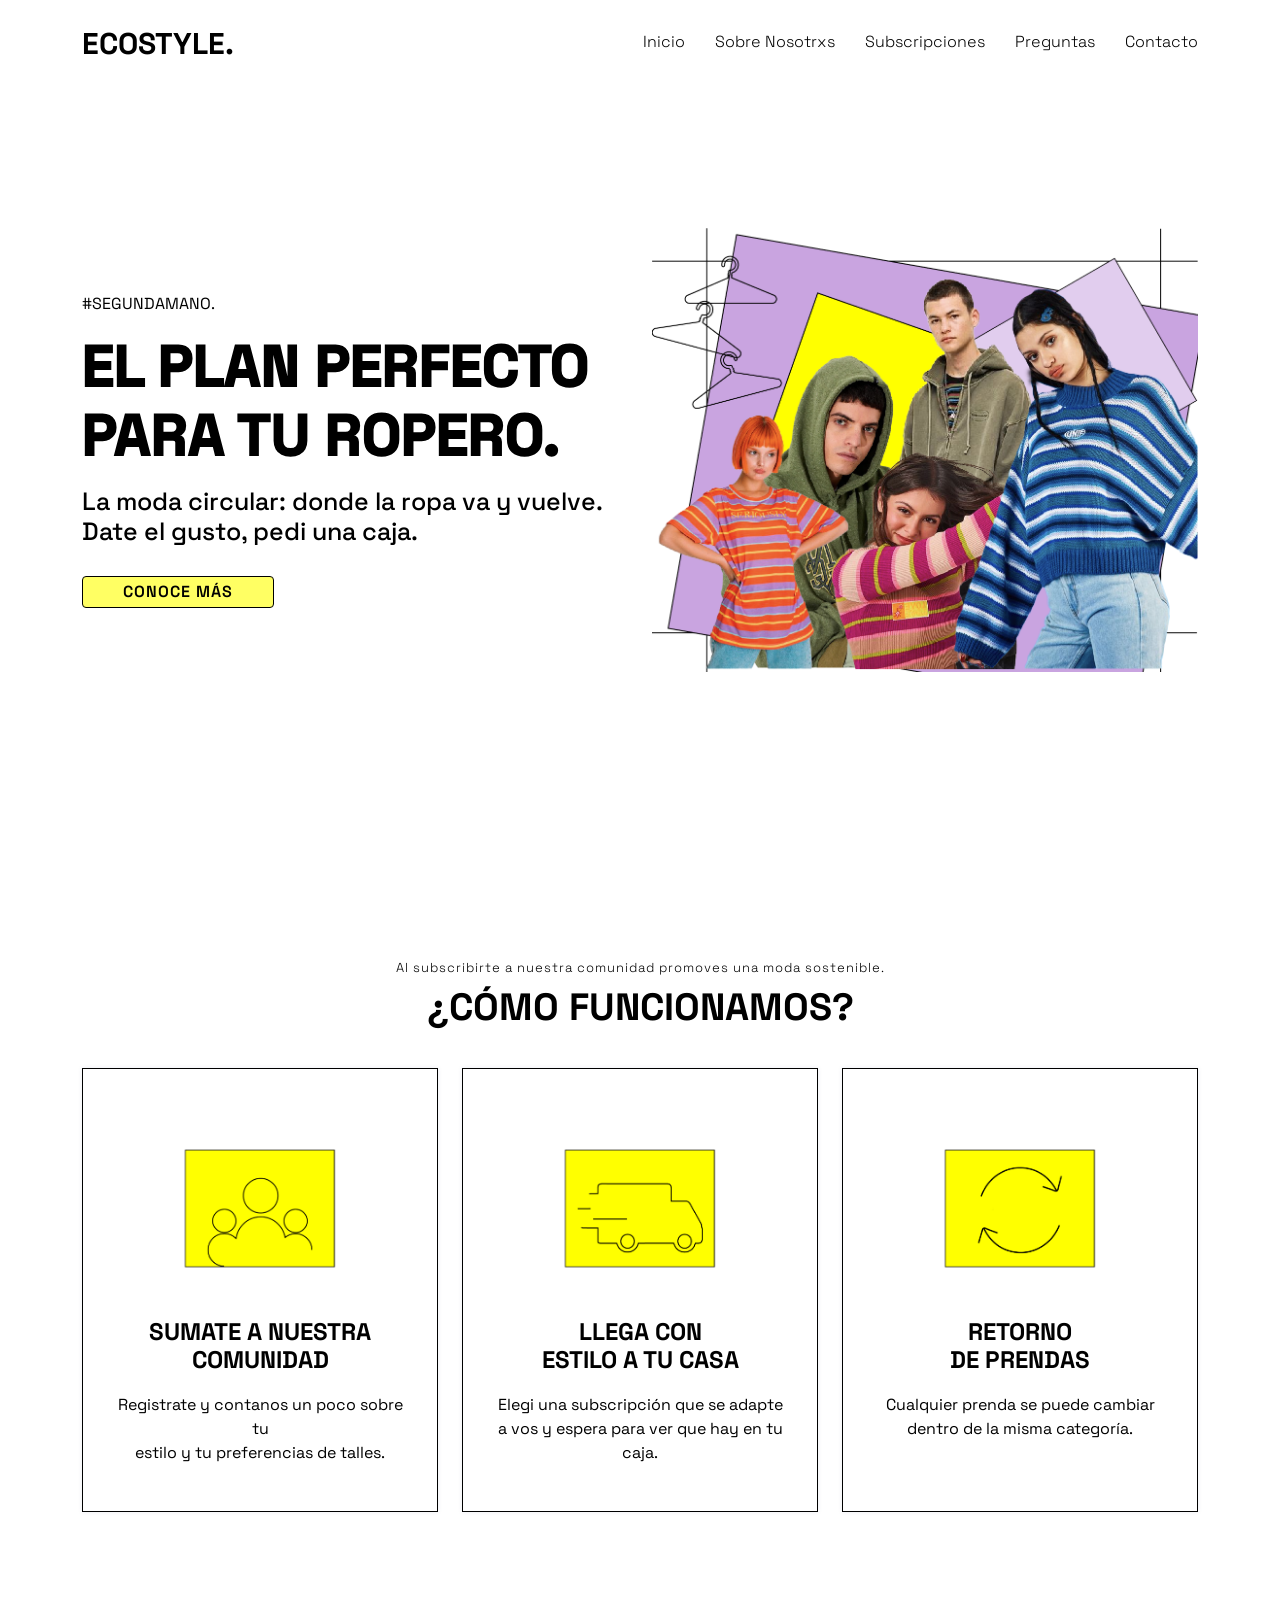
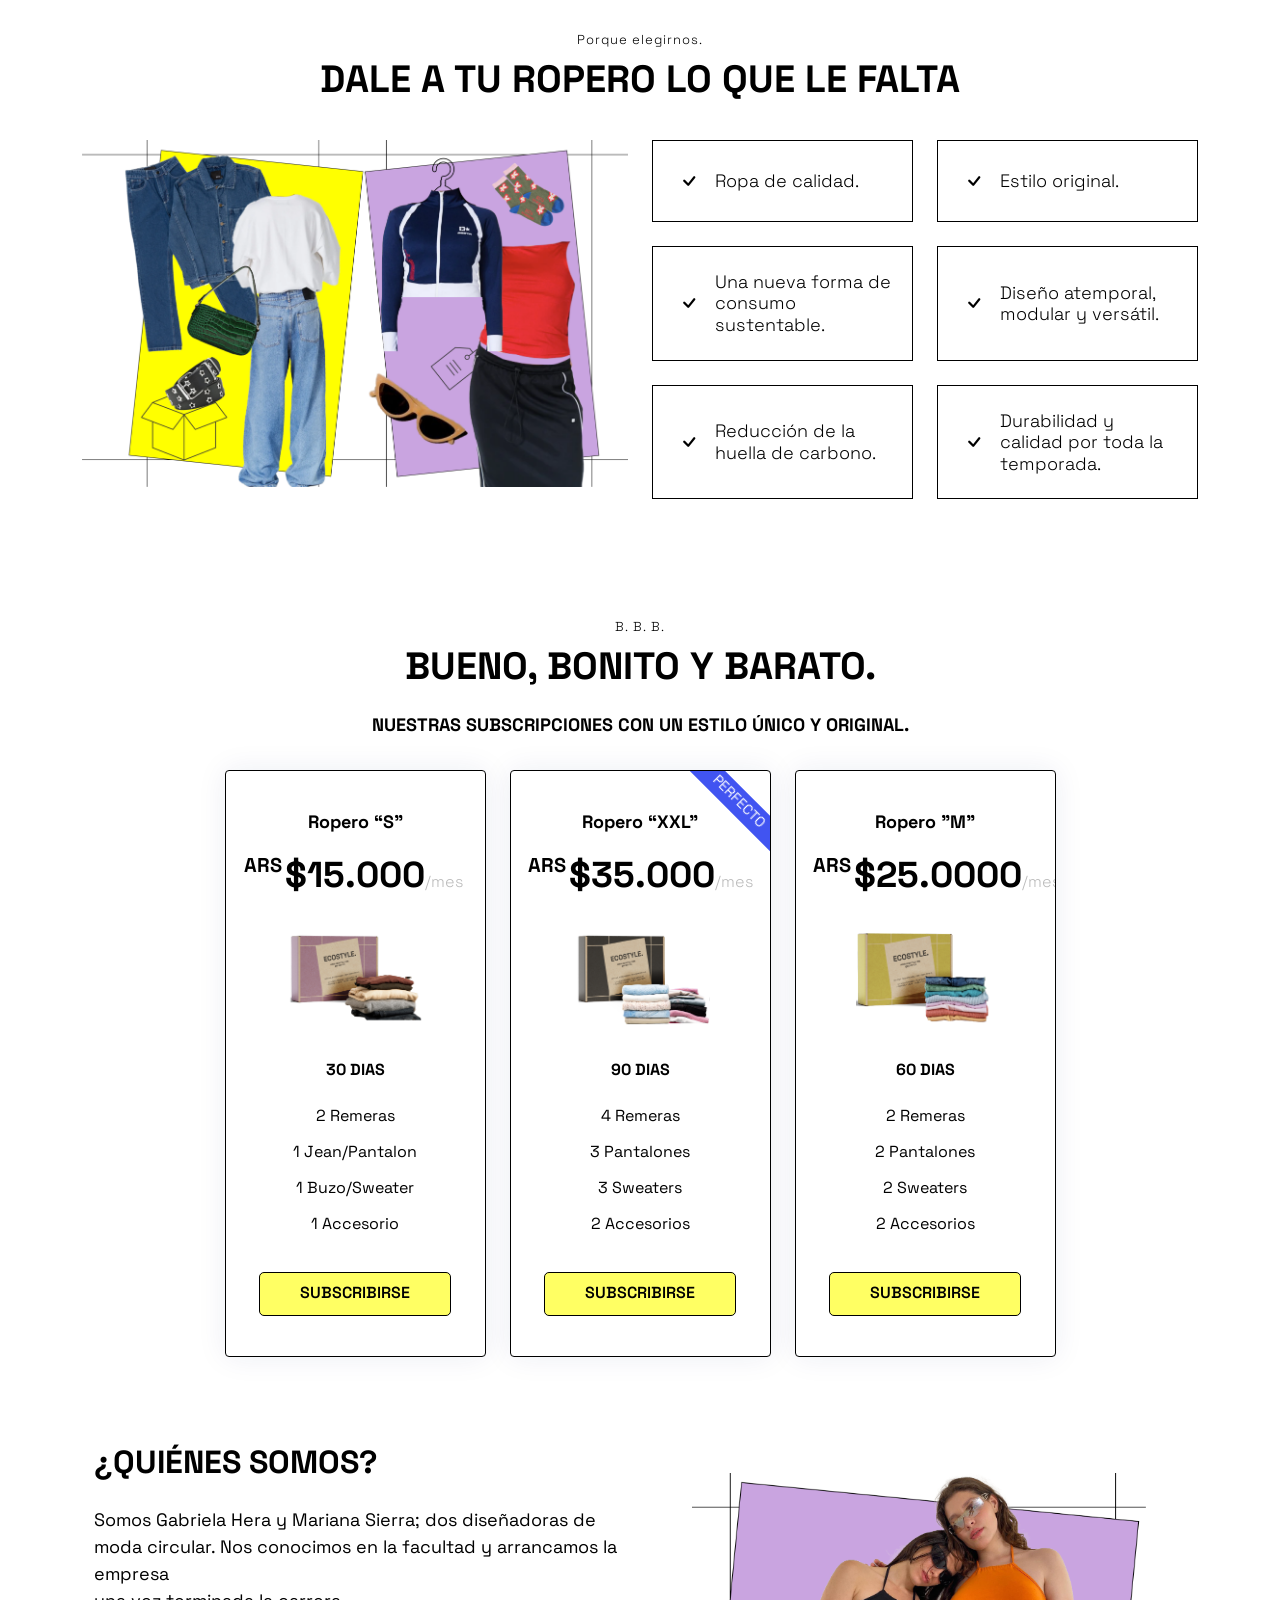
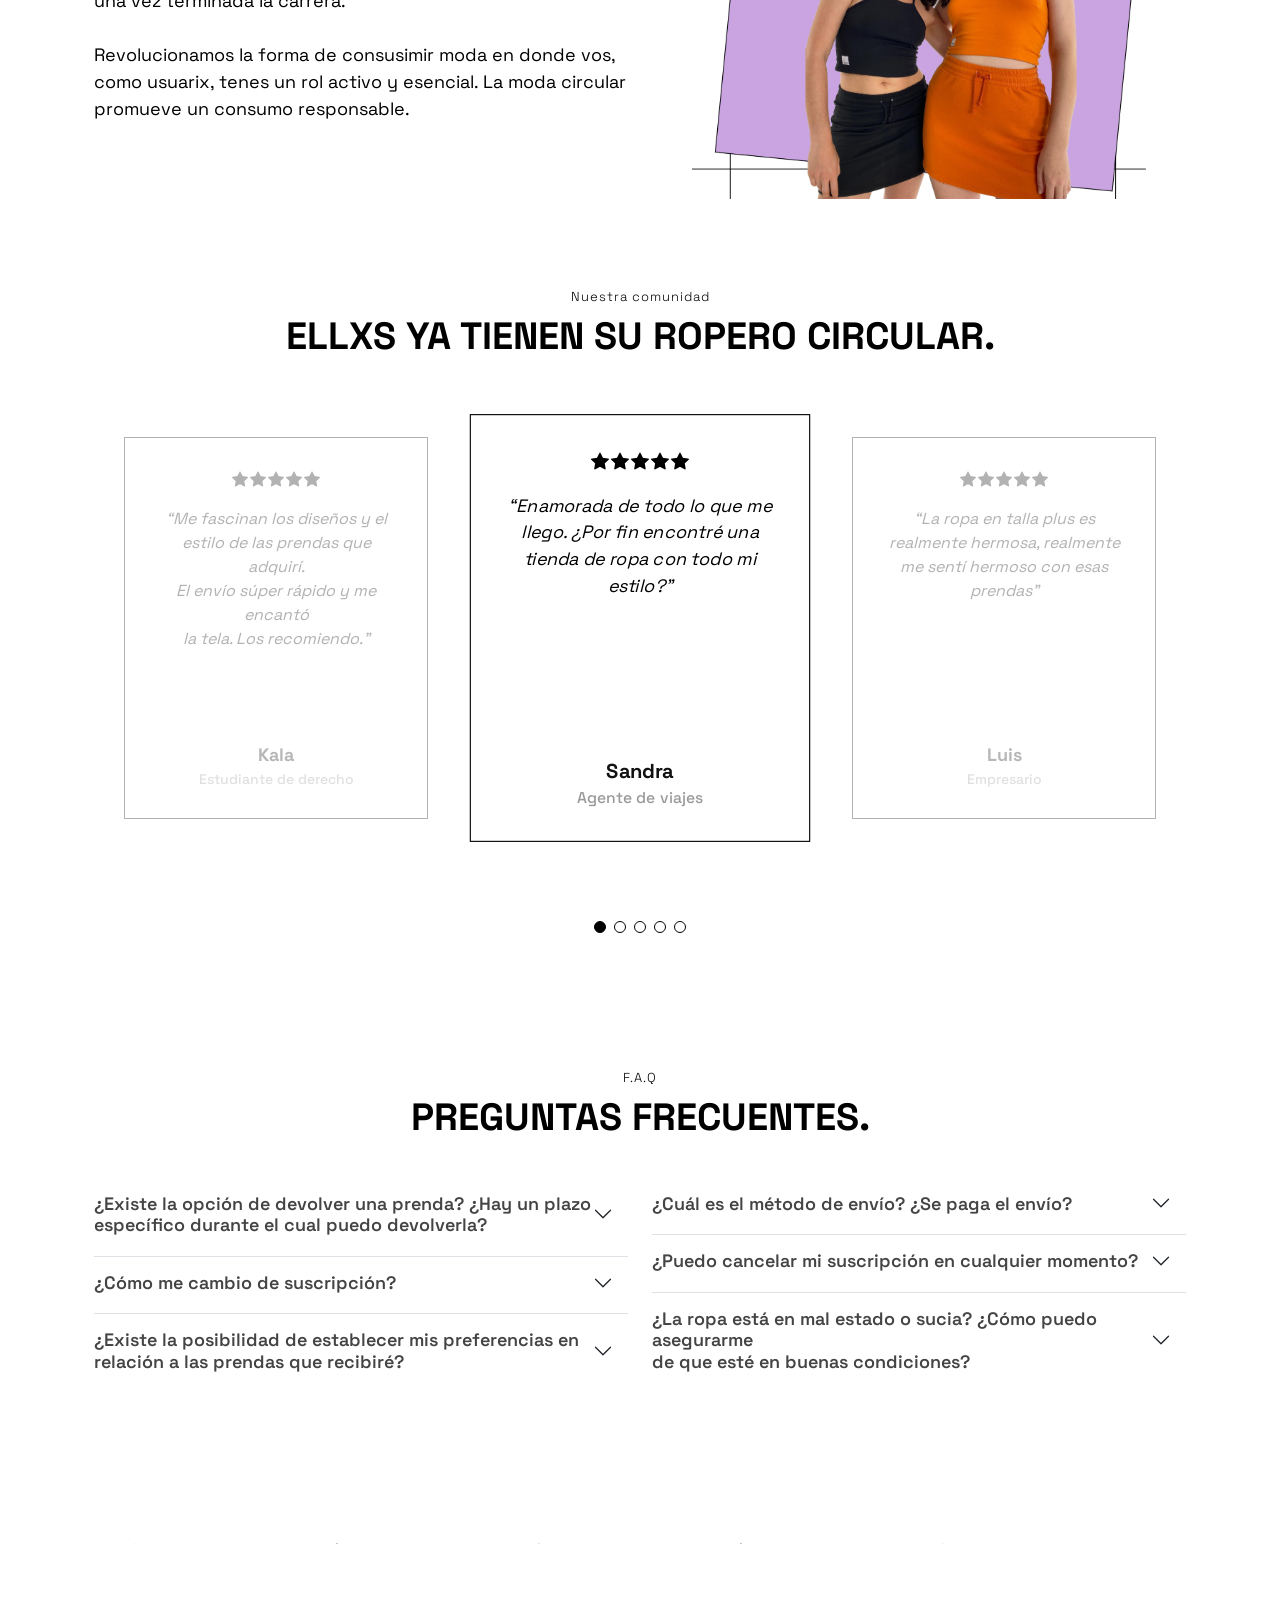
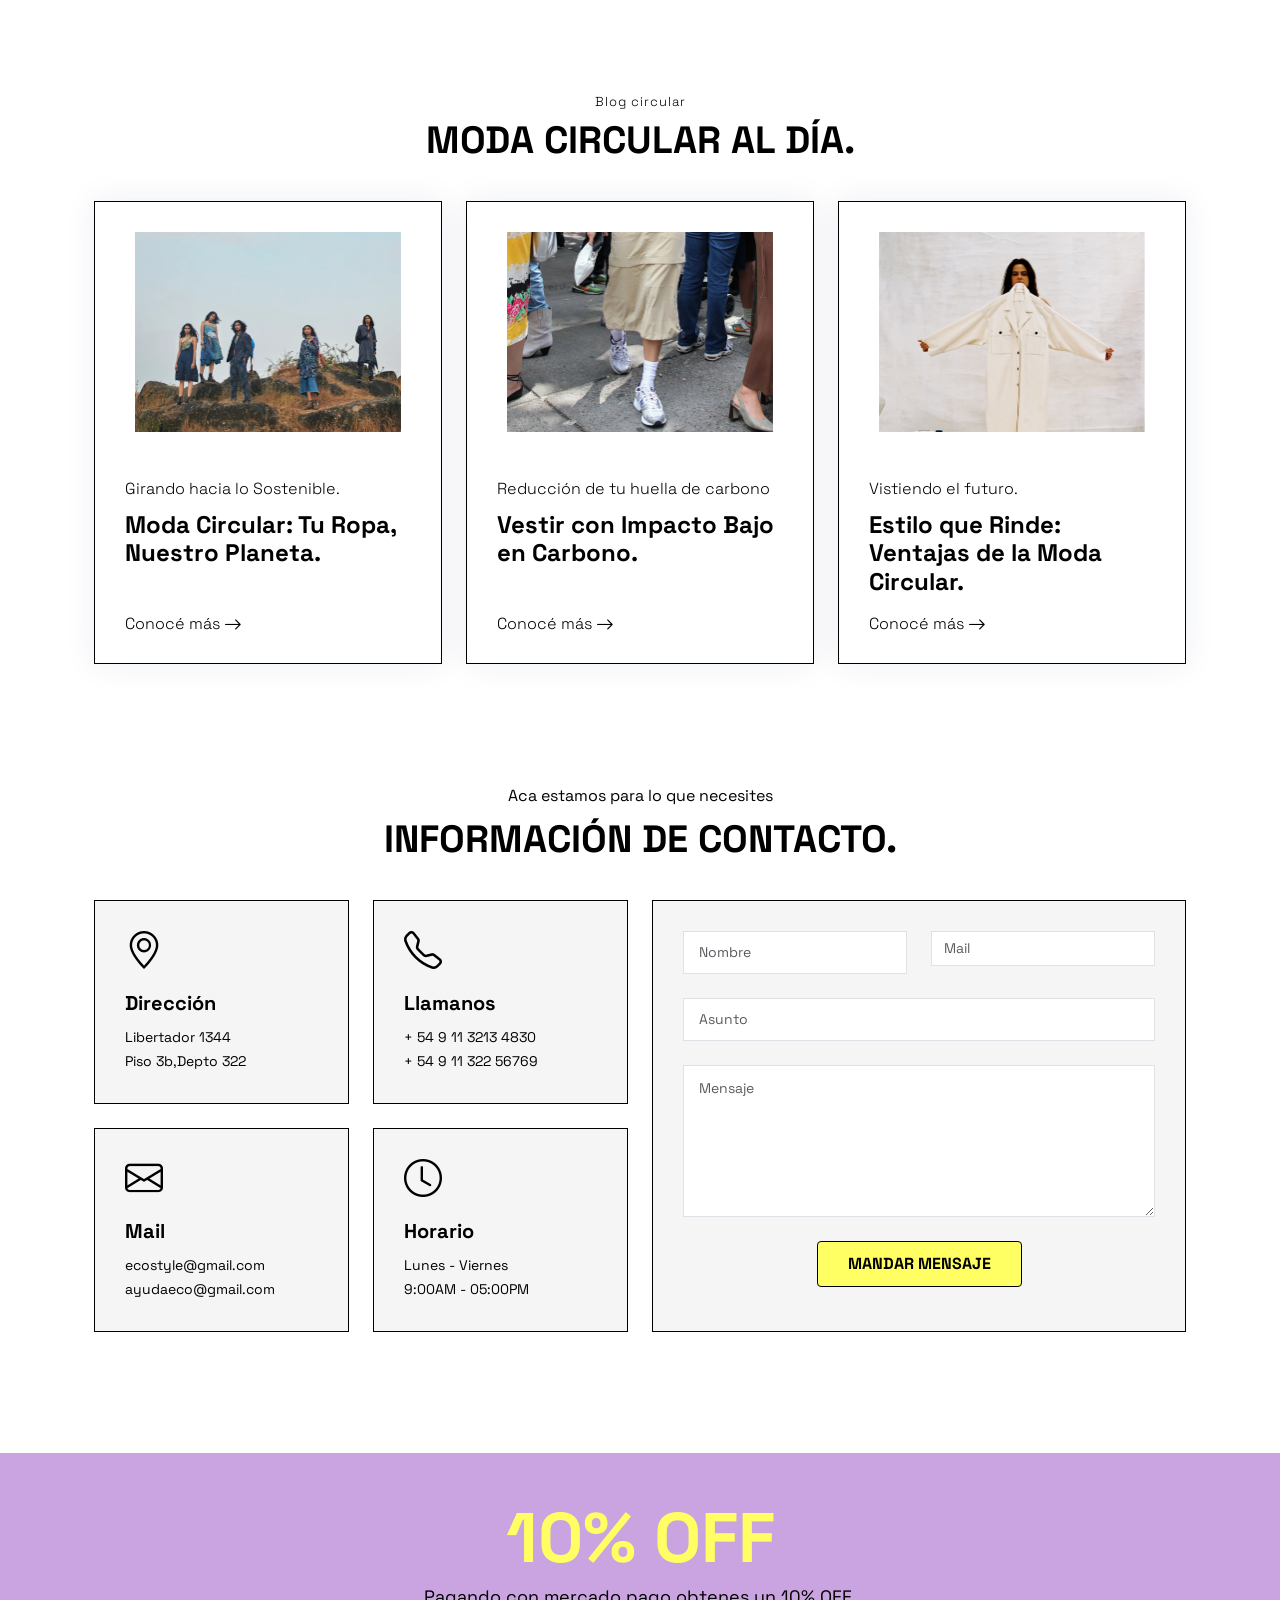
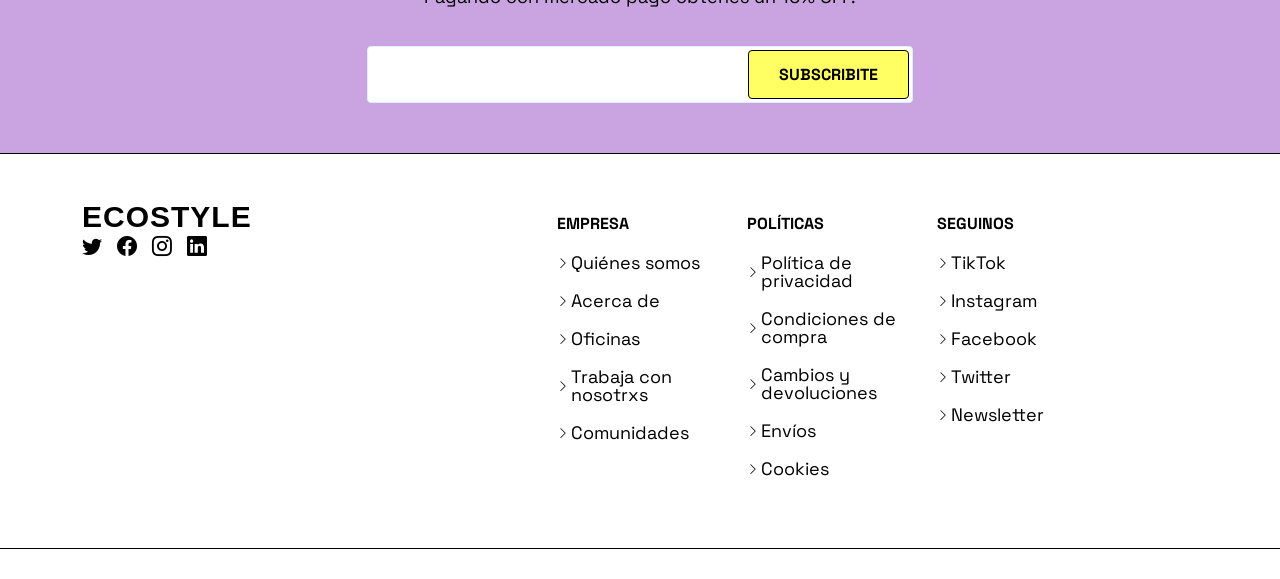
==== commit 8eef8cd8: "NUEVOS CAMBIOS" ====
--- a/index.html
+++ b/index.html
@@ -1201,7 +1201,7 @@
         <div class="row justify-content-center">
           <div class="col-lg-12 text-center">
             <h4>10% OFF</h4>
-            <p>Pagando con mercado pago obtenes UN 10% OFF.</p>
+            <p>Pagando con mercado pago obtenes un 10% OFF.</p>
           </div>
           <div class="col-lg-6">
             <form action="" method="post">
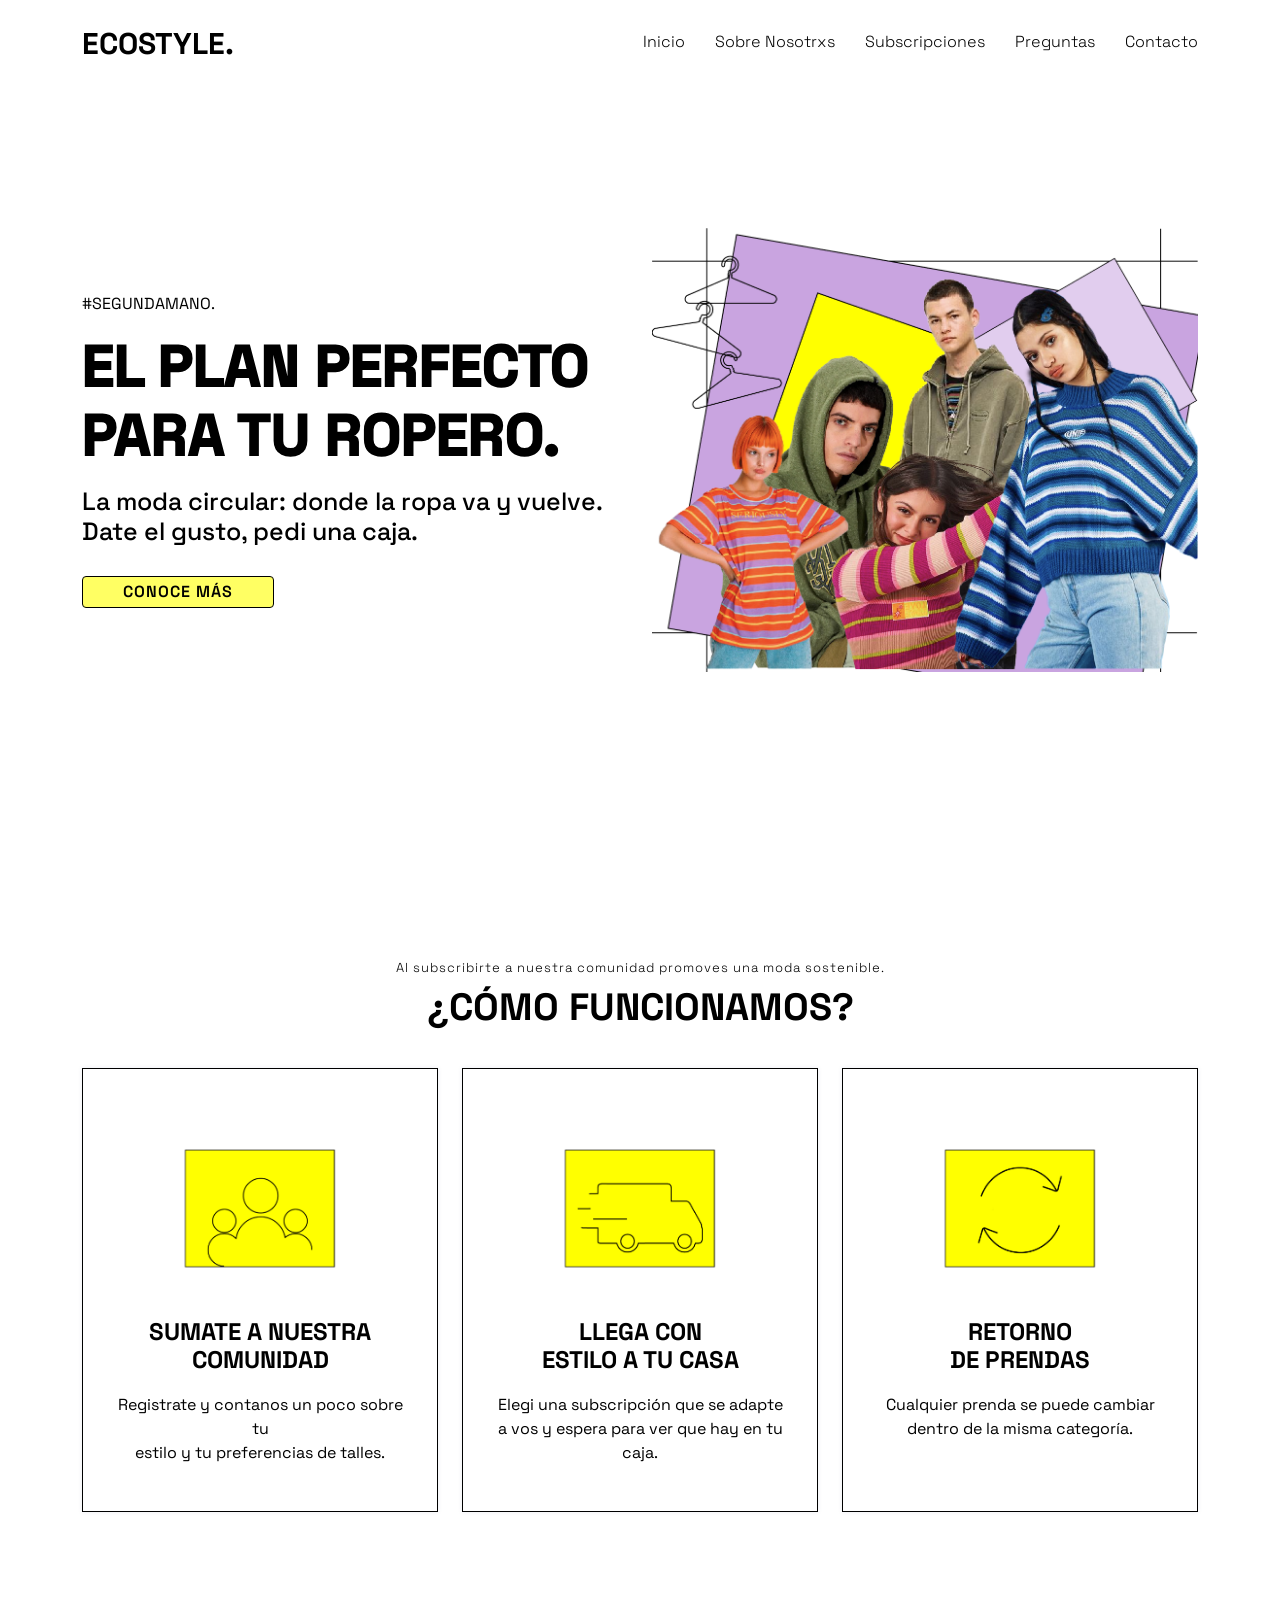
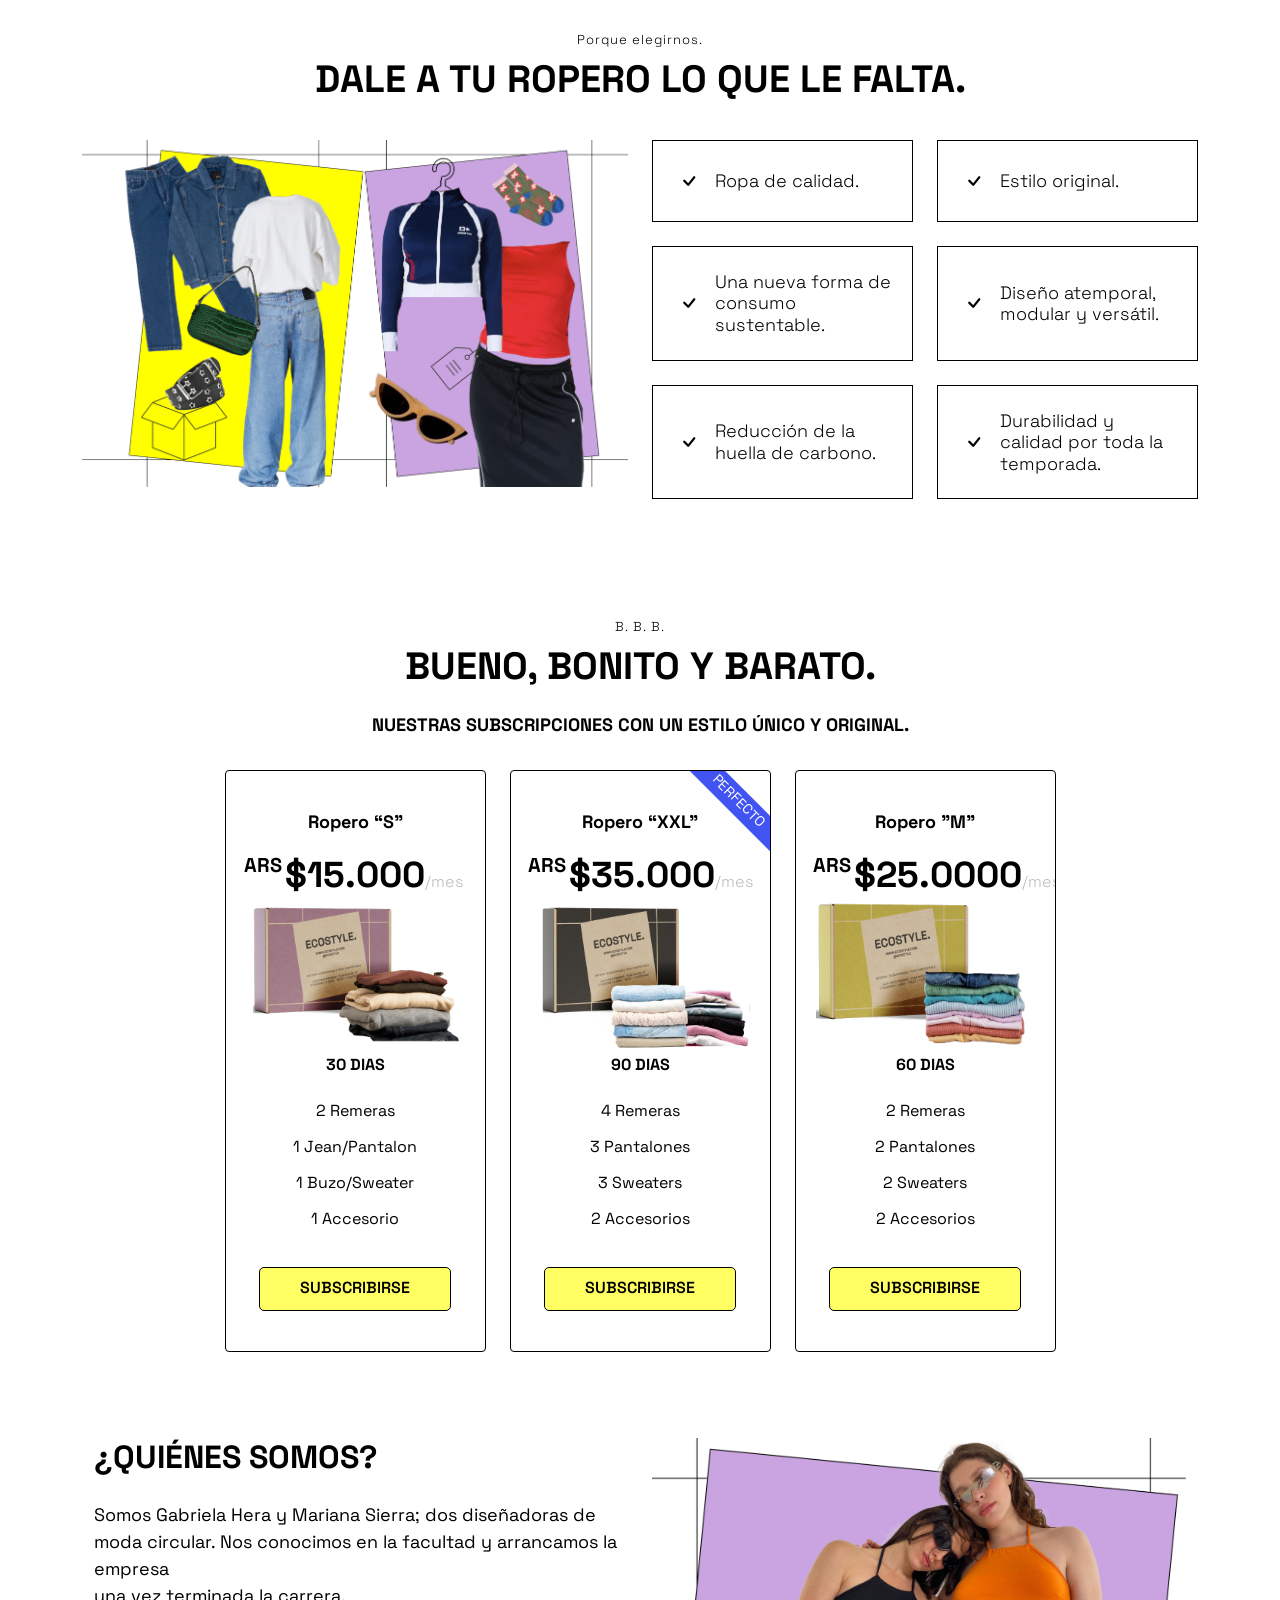
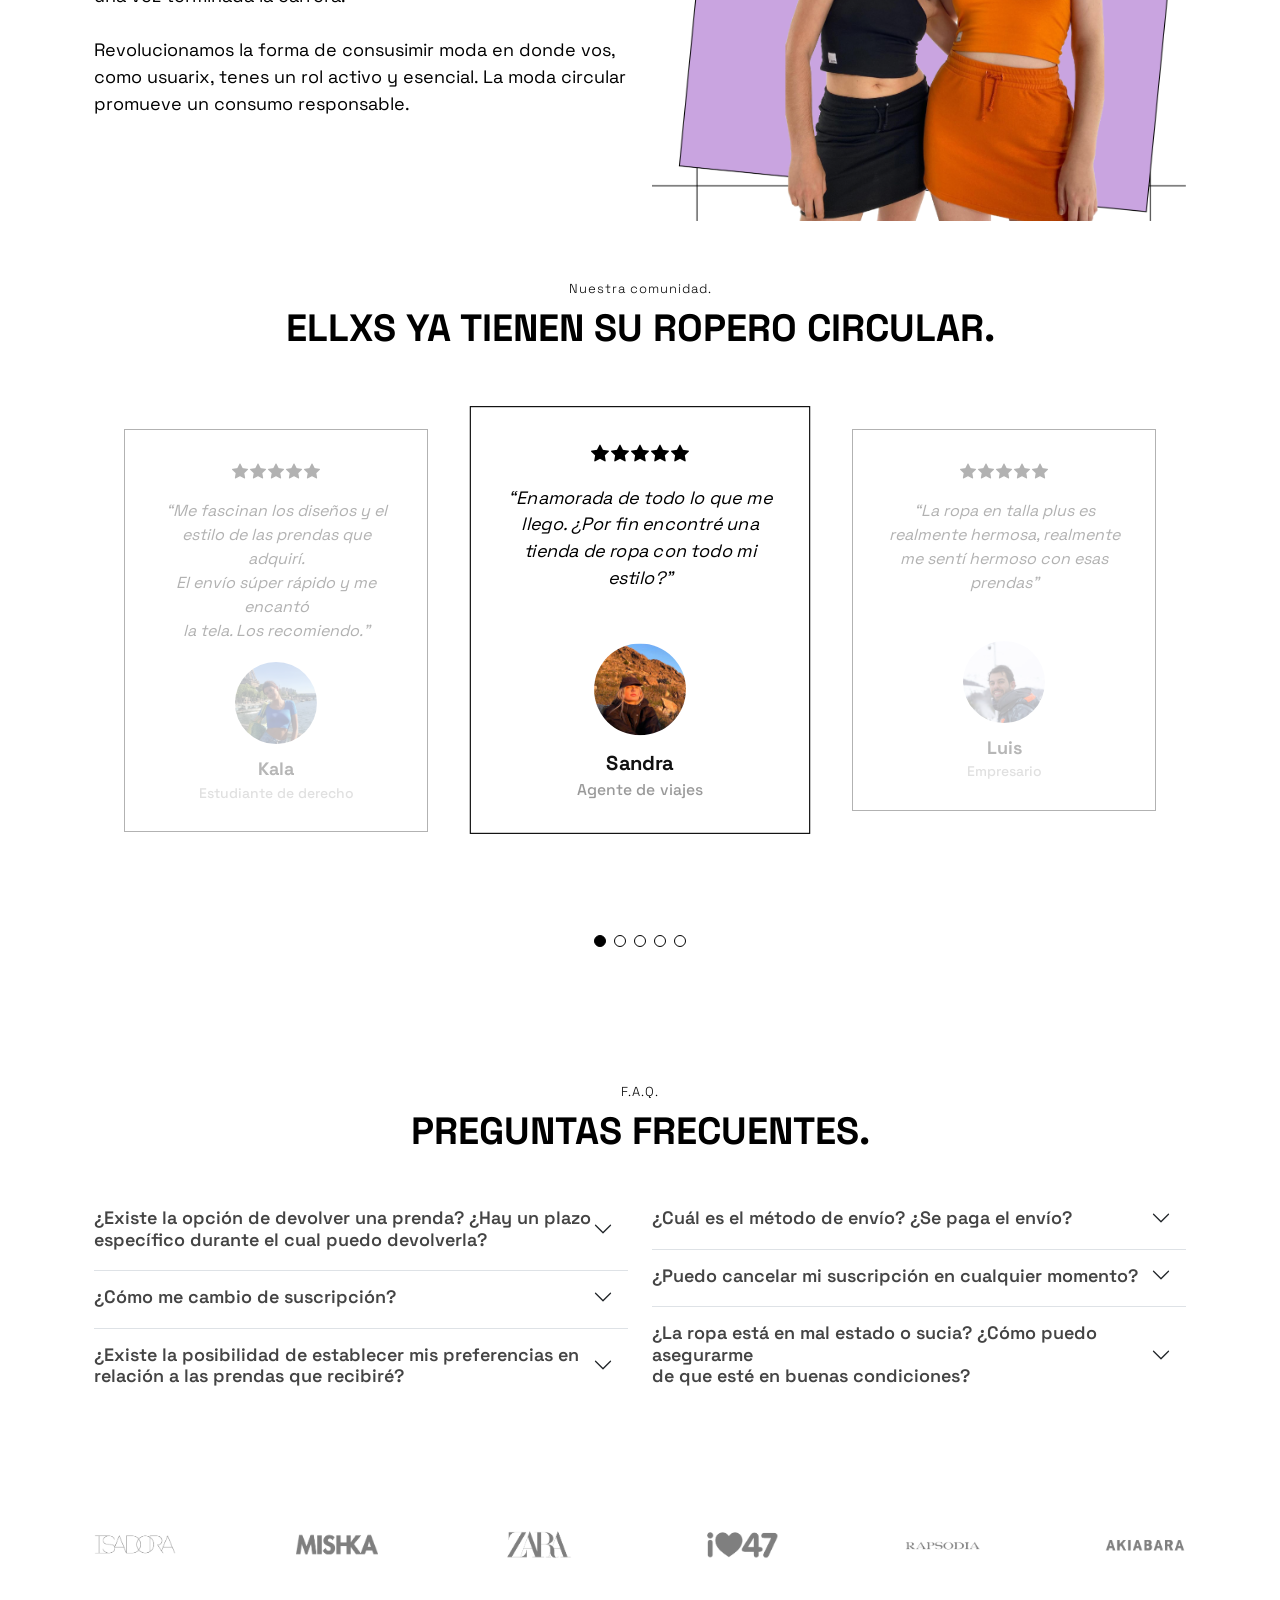
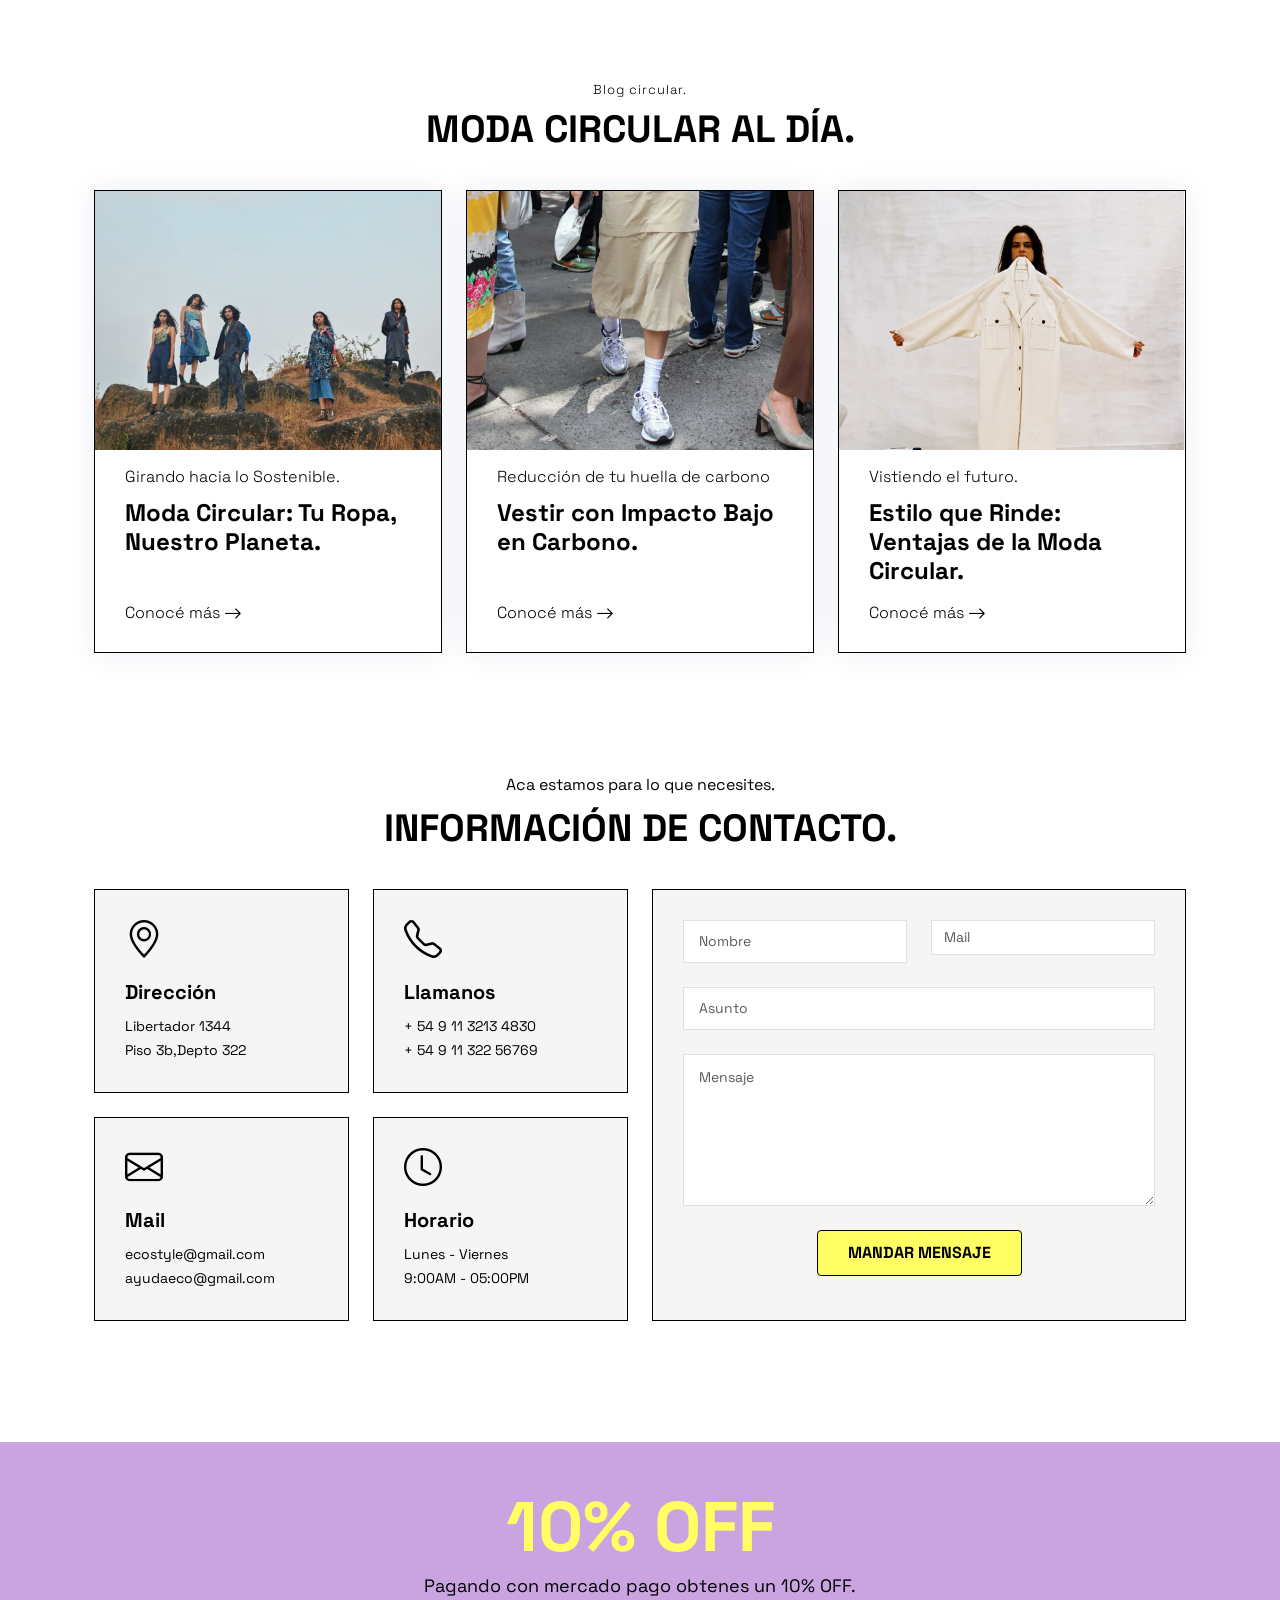
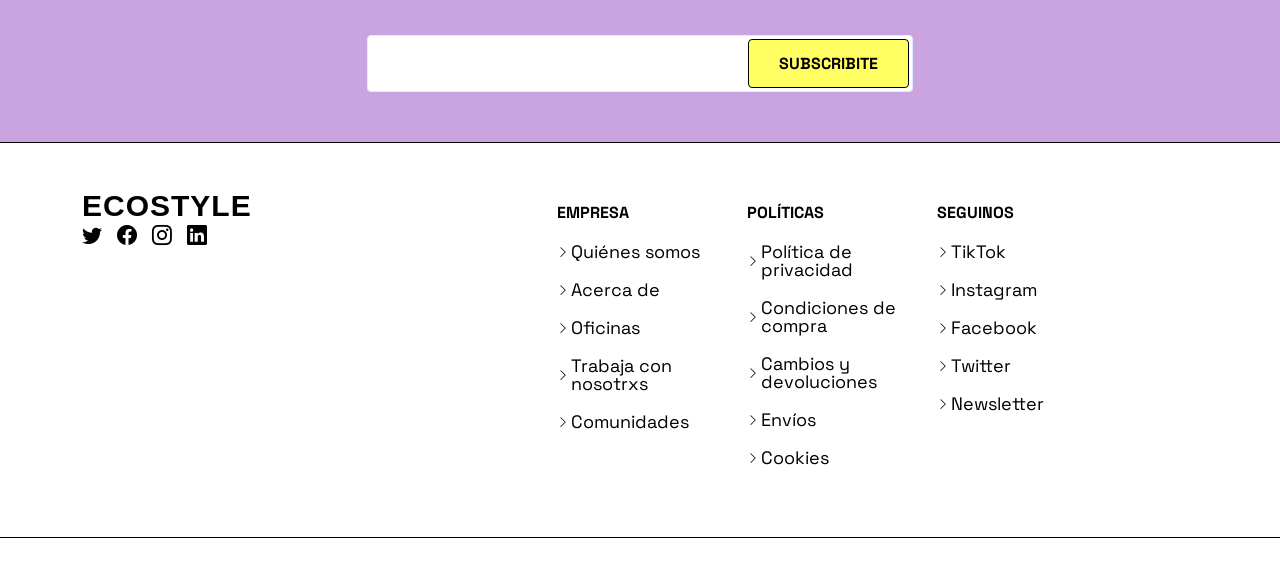
==== commit e11e44b8: "nuevoo ahahhaah" ====
--- a/index.html
+++ b/index.html
@@ -226,7 +226,7 @@
 
         <header class="section-header">
           <h2>Porque elegirnos.</h2>
-          <p>Dale a tu ropero lo que le falta</p>
+          <p>Dale a tu ropero lo que le falta.</p>
         </header>
 
         <div class="row">
@@ -745,7 +745,7 @@
       <div class="container" data-aos="fade-up">
 
         <header class="section-header">
-          <h2>Nuestra comunidad </h2>
+          <h2>Nuestra comunidad.</h2>
           <p>Ellxs ya tienen su ropero circular.</p>
         </header>
 
@@ -845,7 +845,7 @@
 
 
         <header class="section-header">
-          <h2>F.A.Q</h2>
+          <h2>F.A.Q.</h2>
           <p>Preguntas frecuentes.</p>
         </header>
 
@@ -1066,7 +1066,7 @@
       <div class="container" data-aos="fade-up">
 
         <header class="section-header">
-          <h2>Blog circular</h2>
+          <h2>Blog circular.</h2>
           <p>Moda Circular al Día.</p>
         </header>
 
@@ -1111,7 +1111,7 @@
       <div class="container" data-aos="fade-up">
 
         <header class="section-header"
-        <h2>Aca estamos para lo que necesites</h2>
+        <h2>Aca estamos para lo que necesites.</h2>
         <p>Información de contacto.</p>
         </header>
 
--- a/assets/css/style.css
+++ b/assets/css/style.css
@@ -82,10 +82,10 @@
 --------------------------------------------------------------*/
 .breadcrumbs {
   padding: 15px 0;
-  background: #012970;
+  background: #C9A4E0;
   min-height: 40px;
   margin-top: 82px;
-  color: #fff;
+  color: #000000;
 }
 
 @media (max-width: 992px) {
@@ -109,7 +109,7 @@
 }
 
 .breadcrumbs ol a {
-  color: #fff;
+  color: #000000;
   transition: 0.3s;
 }
 
@@ -579,7 +579,7 @@
 # About
 --------------------------------------------------------------*/
 .about .content {
-  background-color: #f6f9ff;
+  background-color: #C9A4E0;
   padding: 40px;
 }
 
@@ -606,9 +606,10 @@
   padding: 15px 40px;
   border-radius: 4px;
   transition: 0.5s;
-  color: #fff;
-  background: #000000;
- box-shadow: 0px 5px 25px rgba(65, 84, 241, 0.3); --> 
+  color: #000000;
+  background: #FFFF00;
+  border: 1px solid #000000;
+
 }
 
 .about .btn-read-more span {
@@ -992,7 +993,6 @@
   padding: 40px 20px;
   background: #fff;
   text-align: center;
-  box-shadow: 0px 0 30px rgba(1, 41, 112, 0.08);
   border-radius: 4px;
   position: relative;
   overflow: hidden;
@@ -1031,7 +1031,7 @@
 }
 
 .pricing img {
-  padding: 30px 40px;
+  padding: 0px 0px;
 }
 
 .pricing ul {
@@ -2451,4 +2451,18 @@
   text-align: center;
   font-size: 13px;
   color: #000000;
-}+}
+
+ .nopadding { 
+  padding: 0;
+  margin-bottom: -26px;
+}
+
+.generalsection {
+  padding: 10px;
+    margin-top: -141px;
+}
+
+.newicon{
+  font-size: 45px;
+}
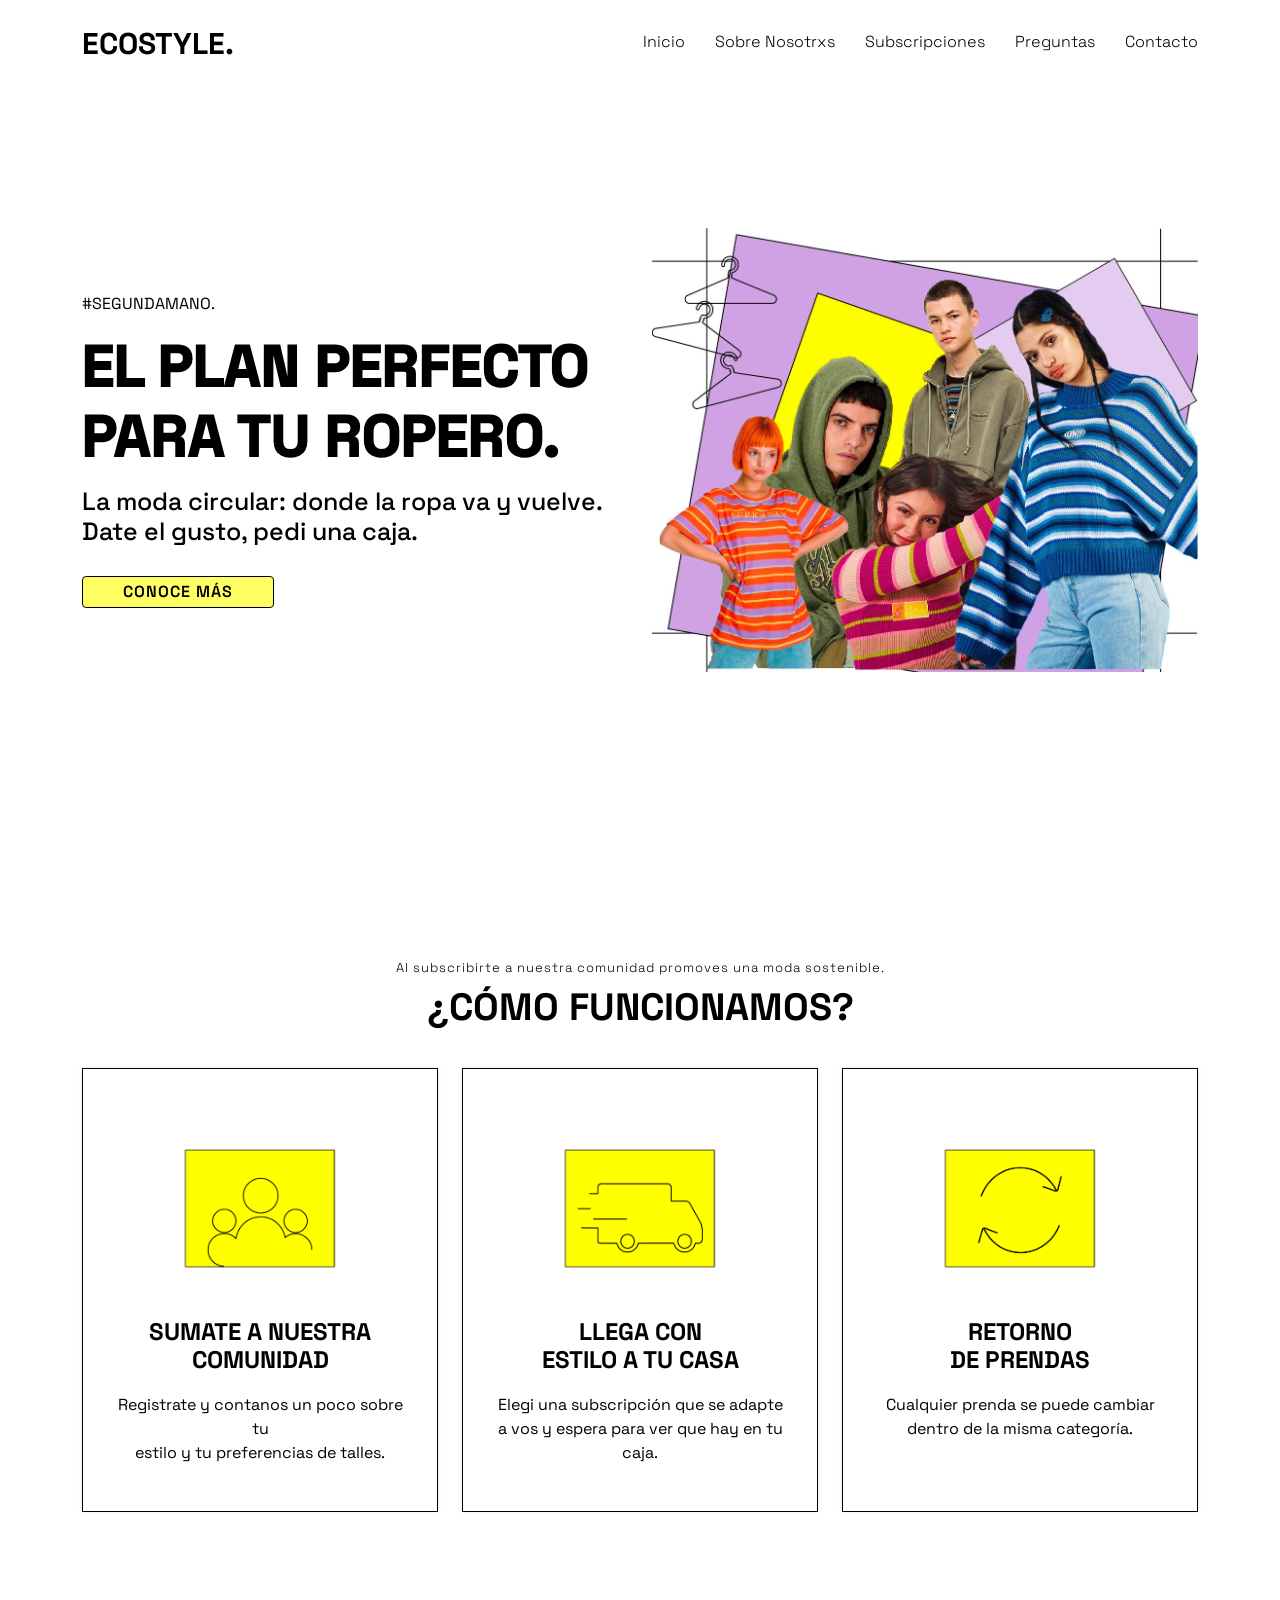
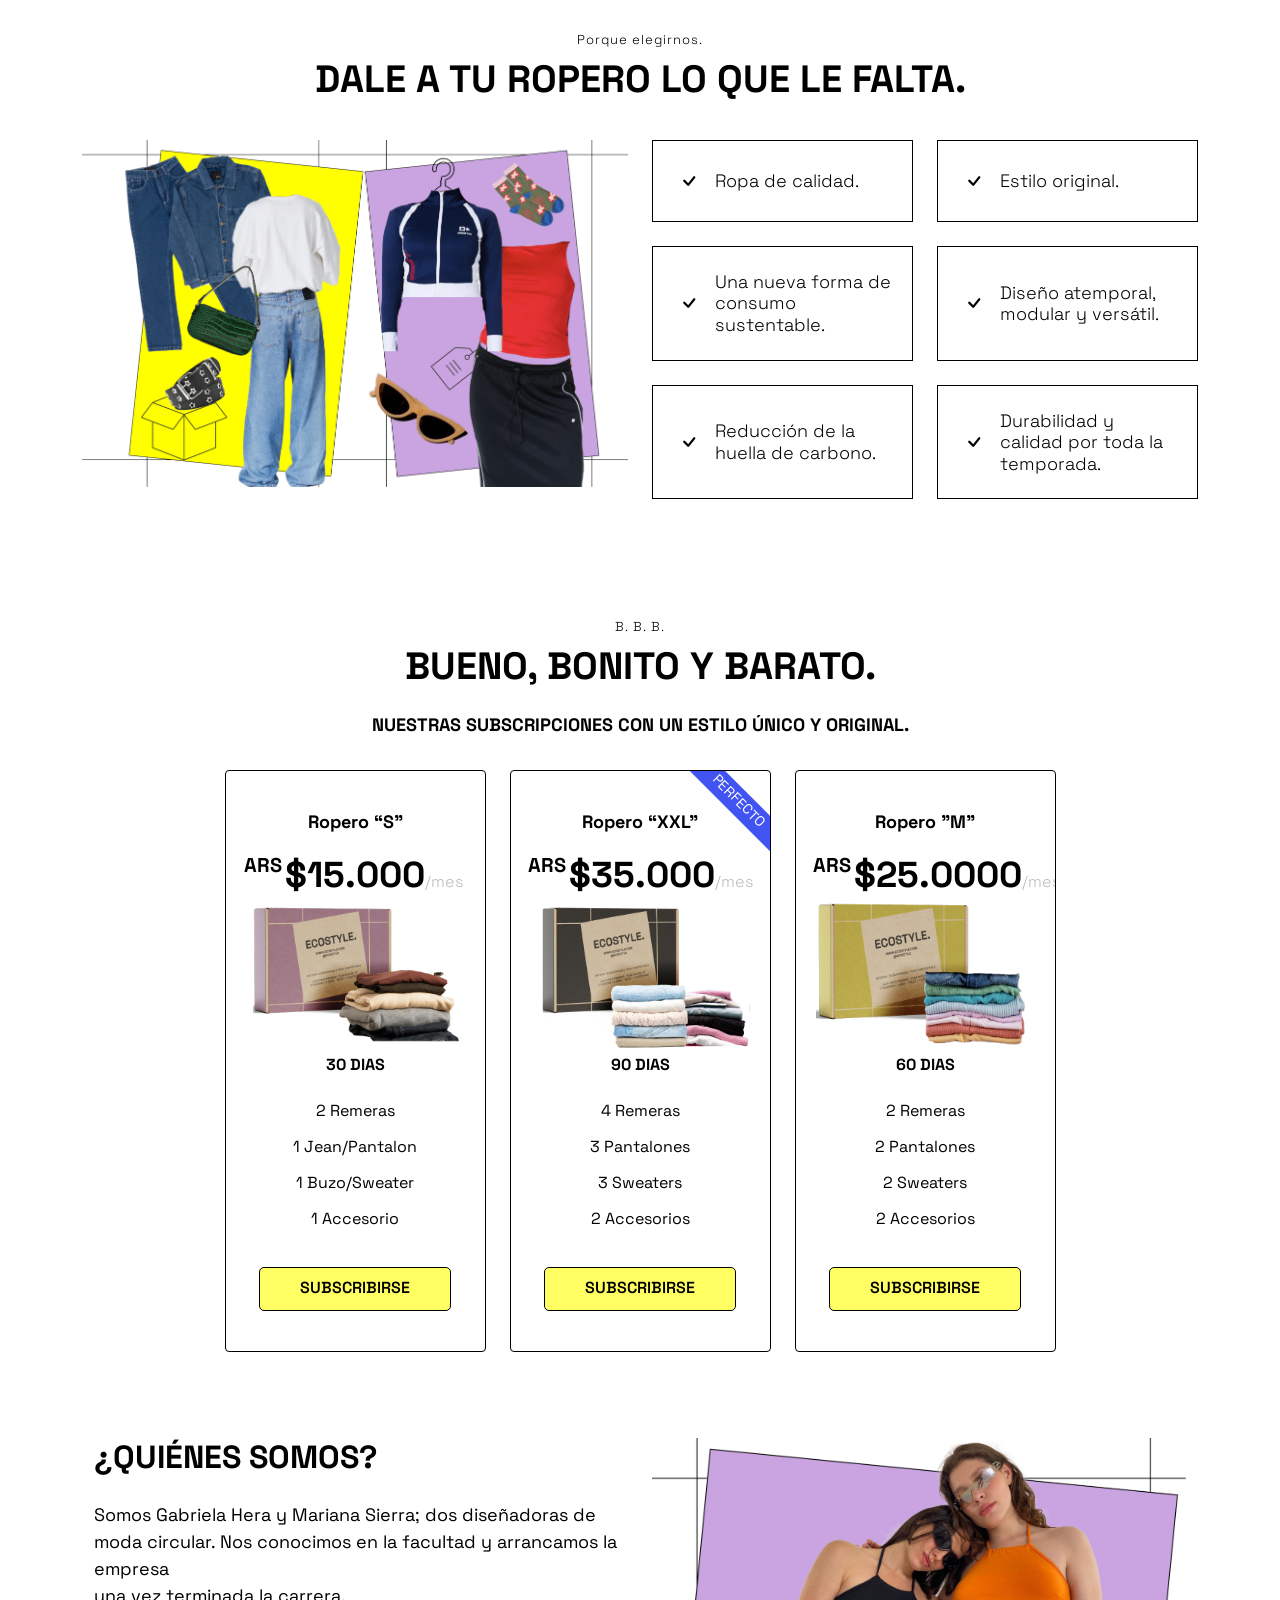
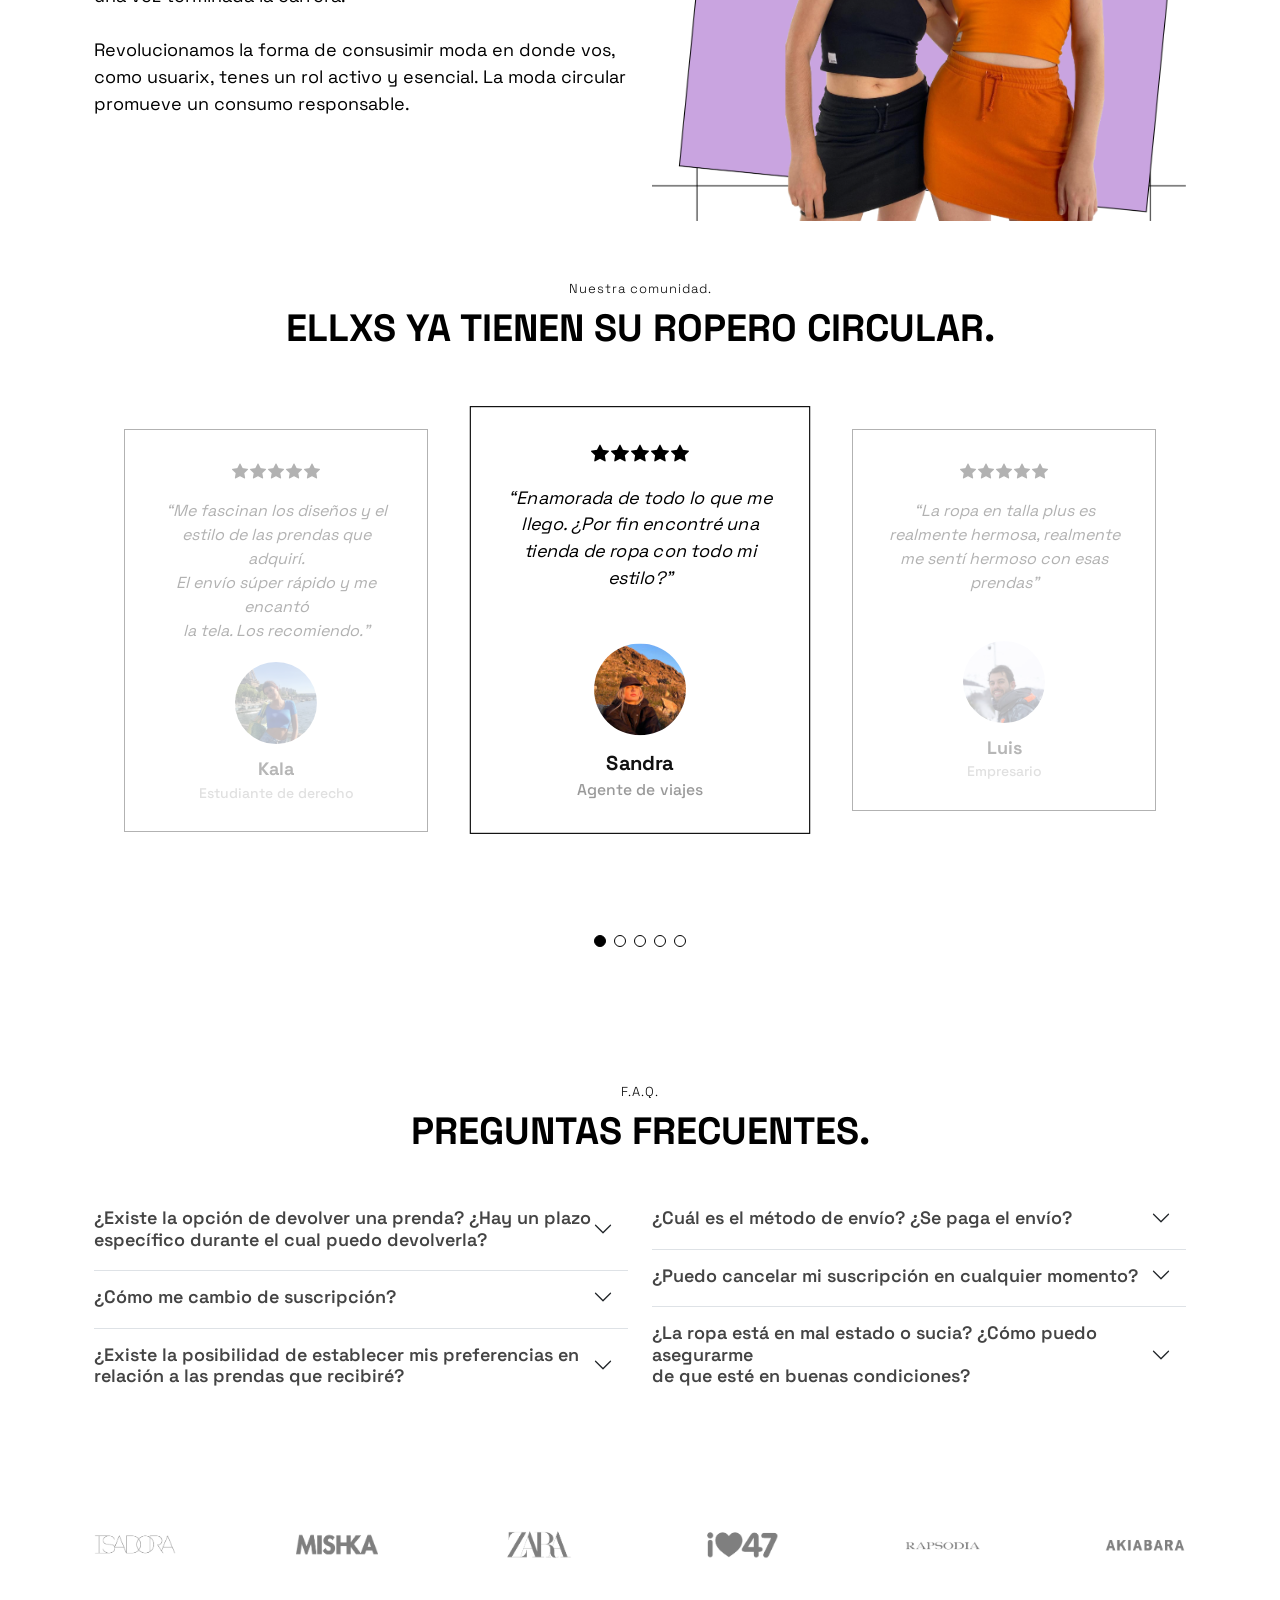
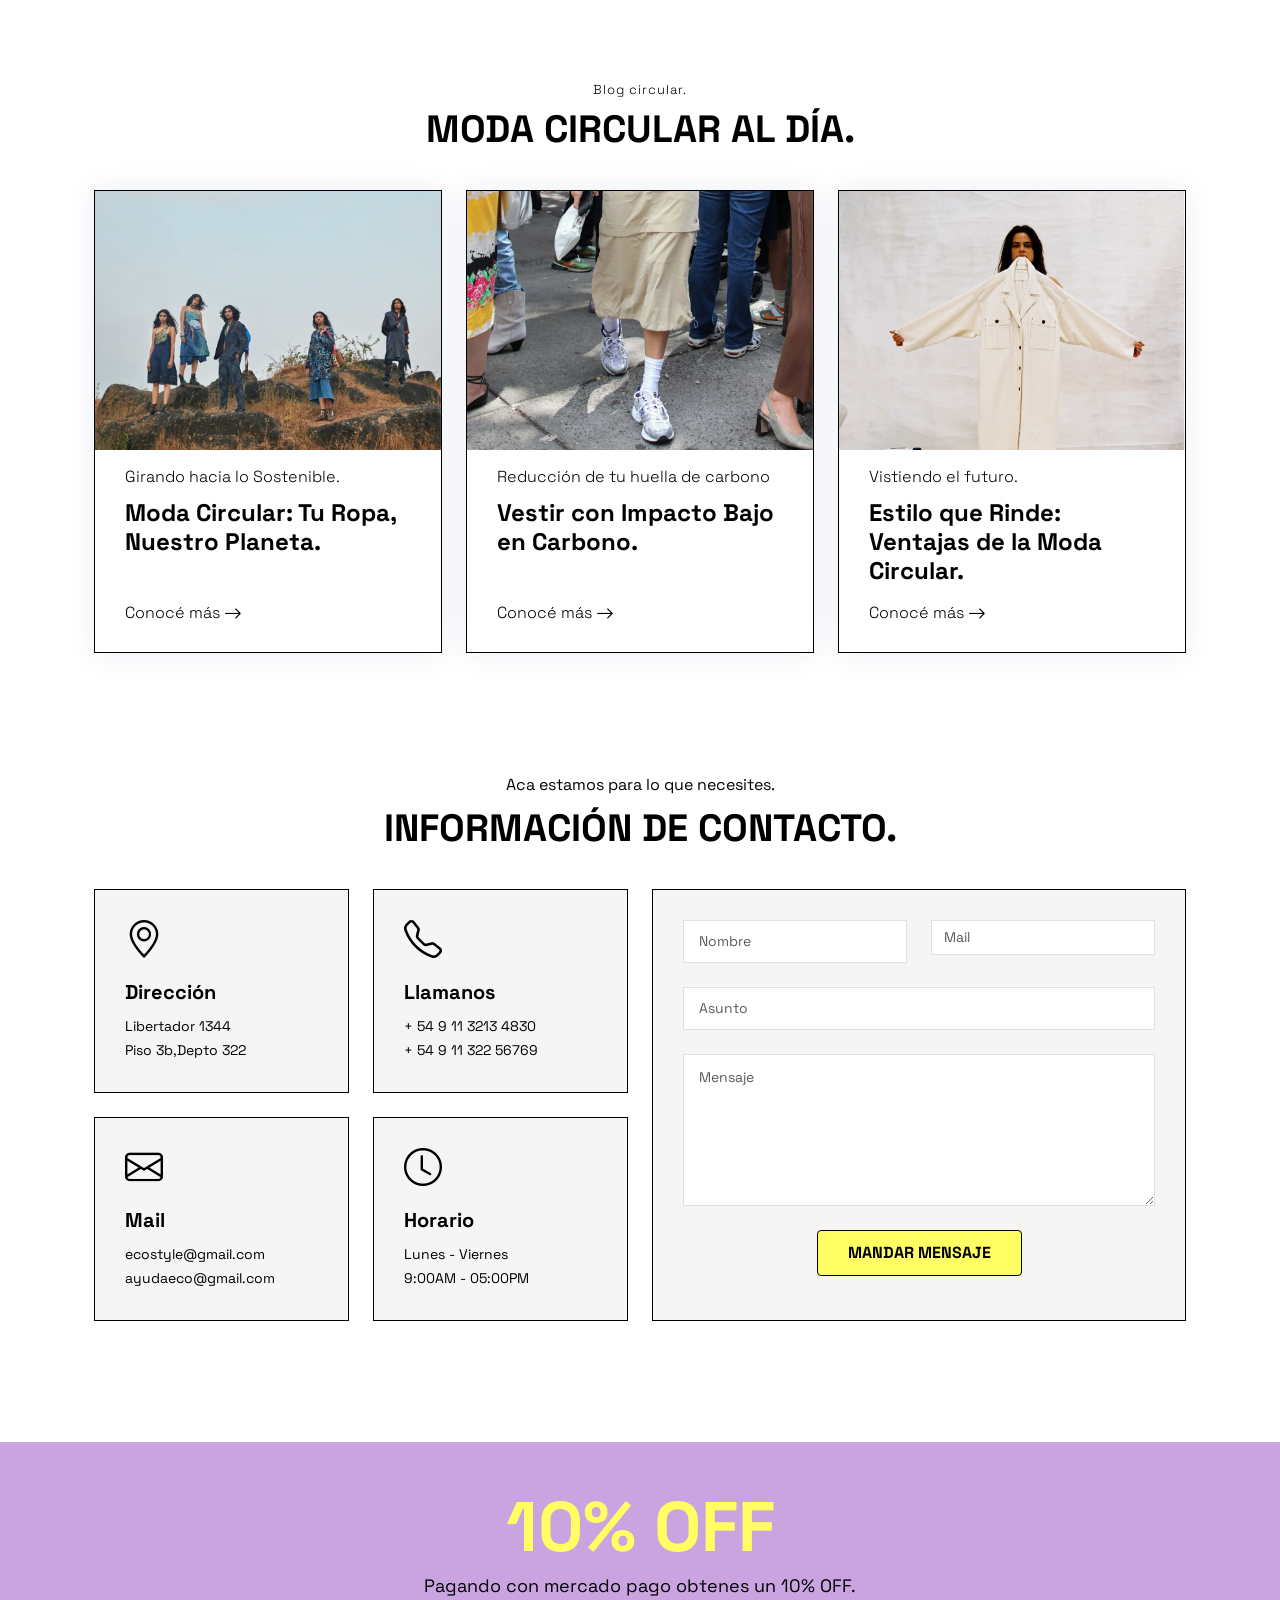
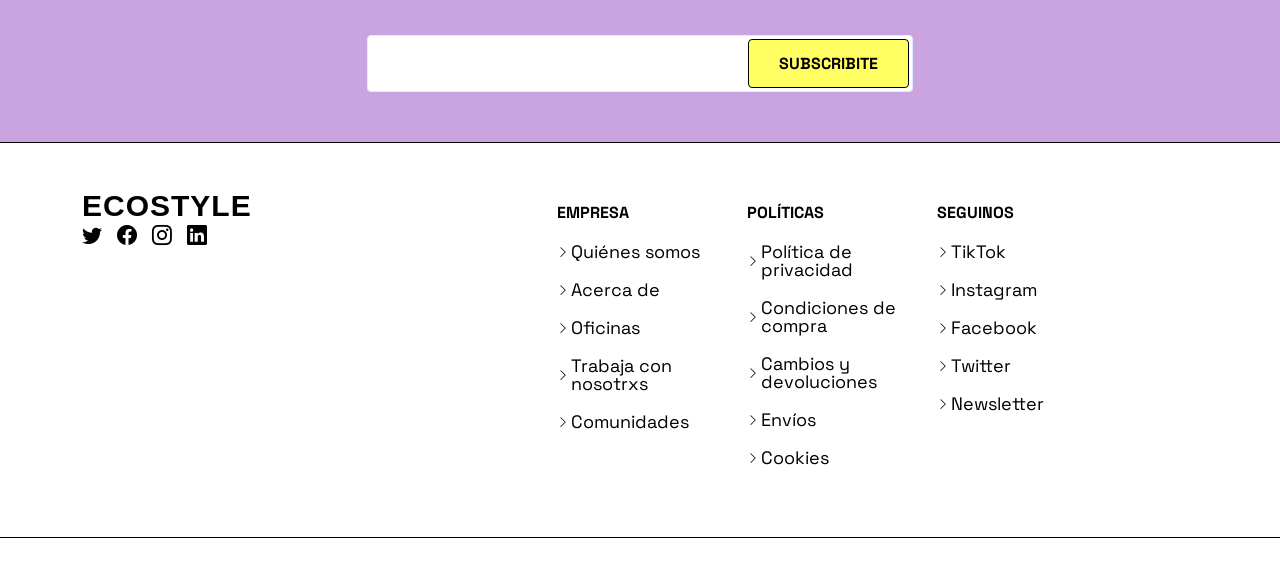
==== commit 5b202f40: "jjj" ====
--- a/index.html
+++ b/index.html
@@ -40,7 +40,6 @@
 </head>
 
 <body>
-
   <!-- ======= Header ======= -->
   <header id="header" class="header fixed-top">
     <div class="container-fluid container-xl d-flex align-items-center justify-content-between">
@@ -52,11 +51,11 @@
 
       <nav id="navbar" class="navbar">
         <ul>
-          <li><a class="nav-link scrollto active" href="#hero">Inicio</a></li>
-          <li><a class="nav-link scrollto" href="#about">Sobre Nosotrxs</a></li>
-          <li><a class="nav-link scrollto" href="#services">Subscripciones</a></li>
-          <li><a class="nav-link scrollto" href="#portfolio">Preguntas</a></li>
-          <li><a class="nav-link scrollto" href="#team">Contacto</a></li>
+          <li><a class="nav-link scrollto active" href="../olipueyrredon.github.io/blog.html">Inicio</a></li>
+          <li><a class="nav-link scrollto" href="../olipueyrredon.github.io/blog.html">Sobre Nosotrxs</a></li>
+          <li><a class="nav-link scrollto" href="../olipueyrredon.github.io/blog.html">Subscripciones</a></li>
+          <li><a class="nav-link scrollto" href="../olipueyrredon.github.io/blog.html">Preguntas</a></li>
+          <li><a class="nav-link scrollto" href="../olipueyrredon.github.io/blog.html">Contacto</a></li>
       
             </ul>
           </li>
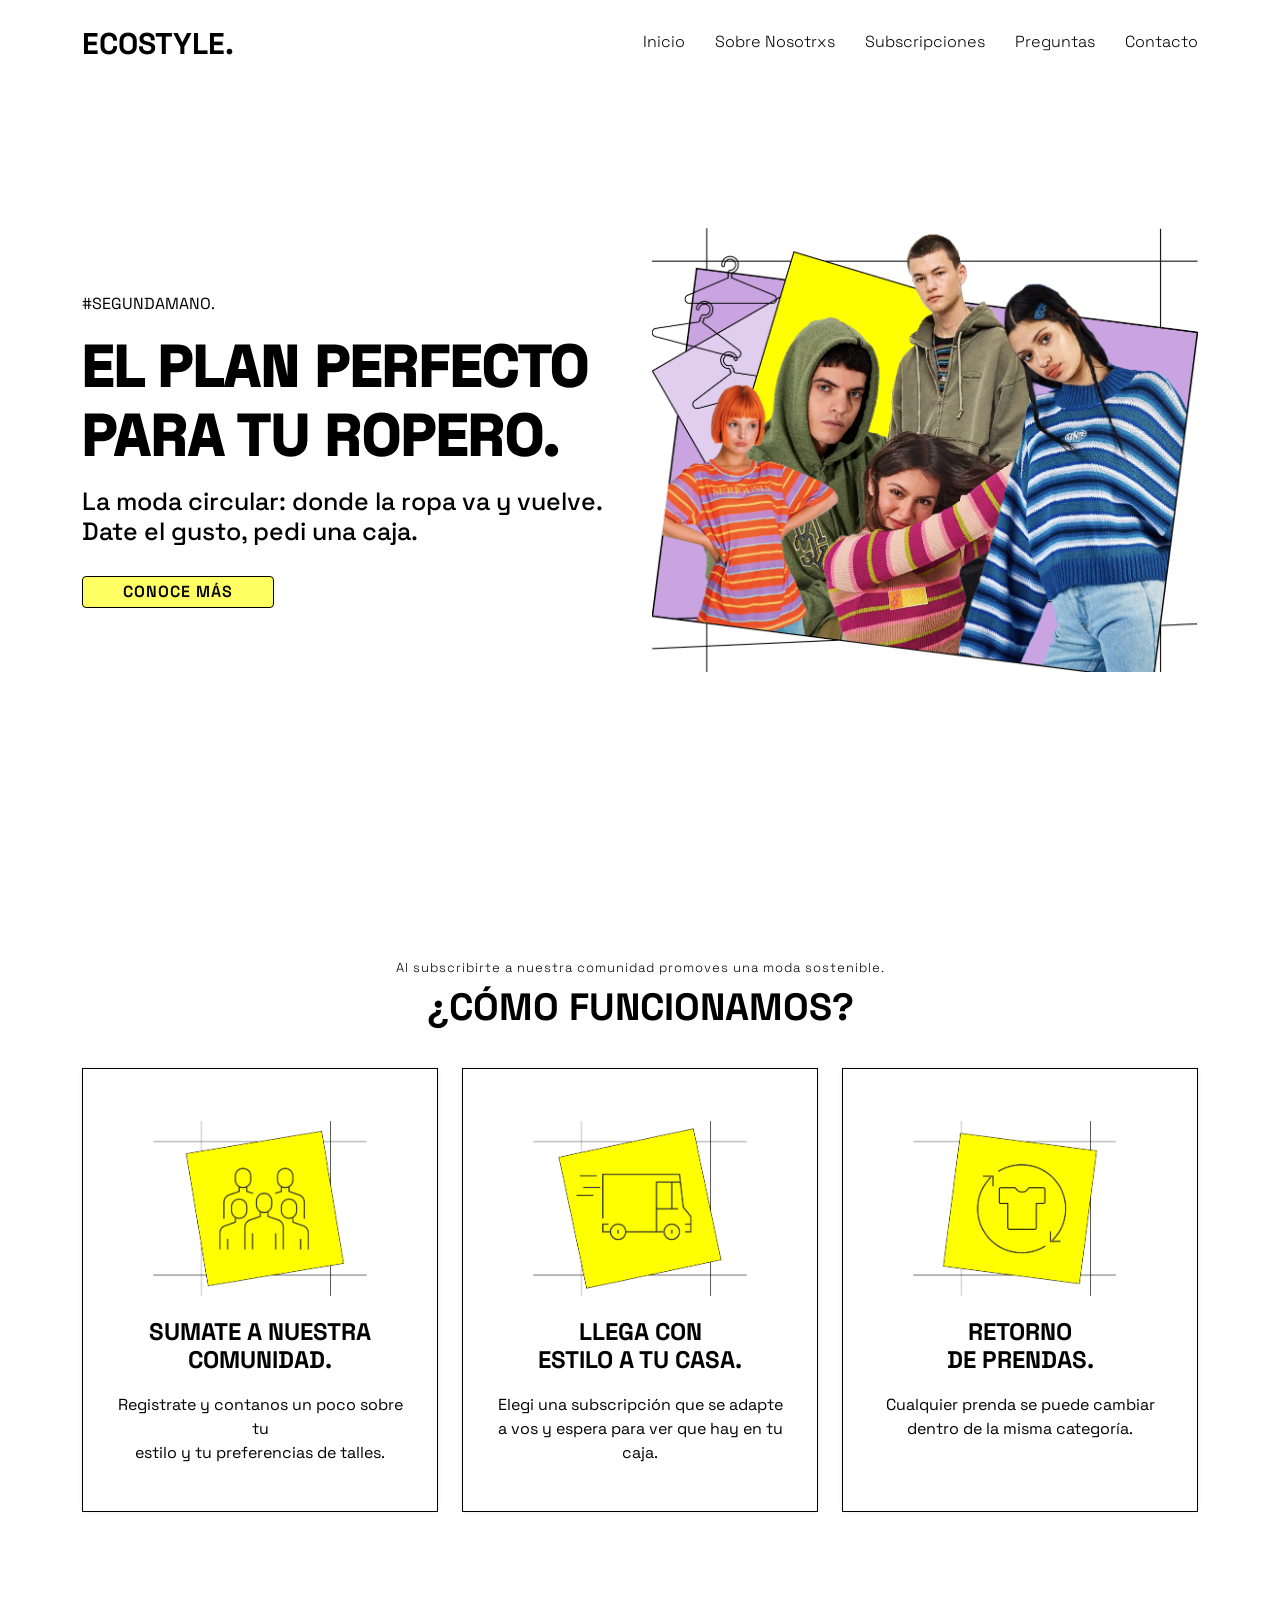
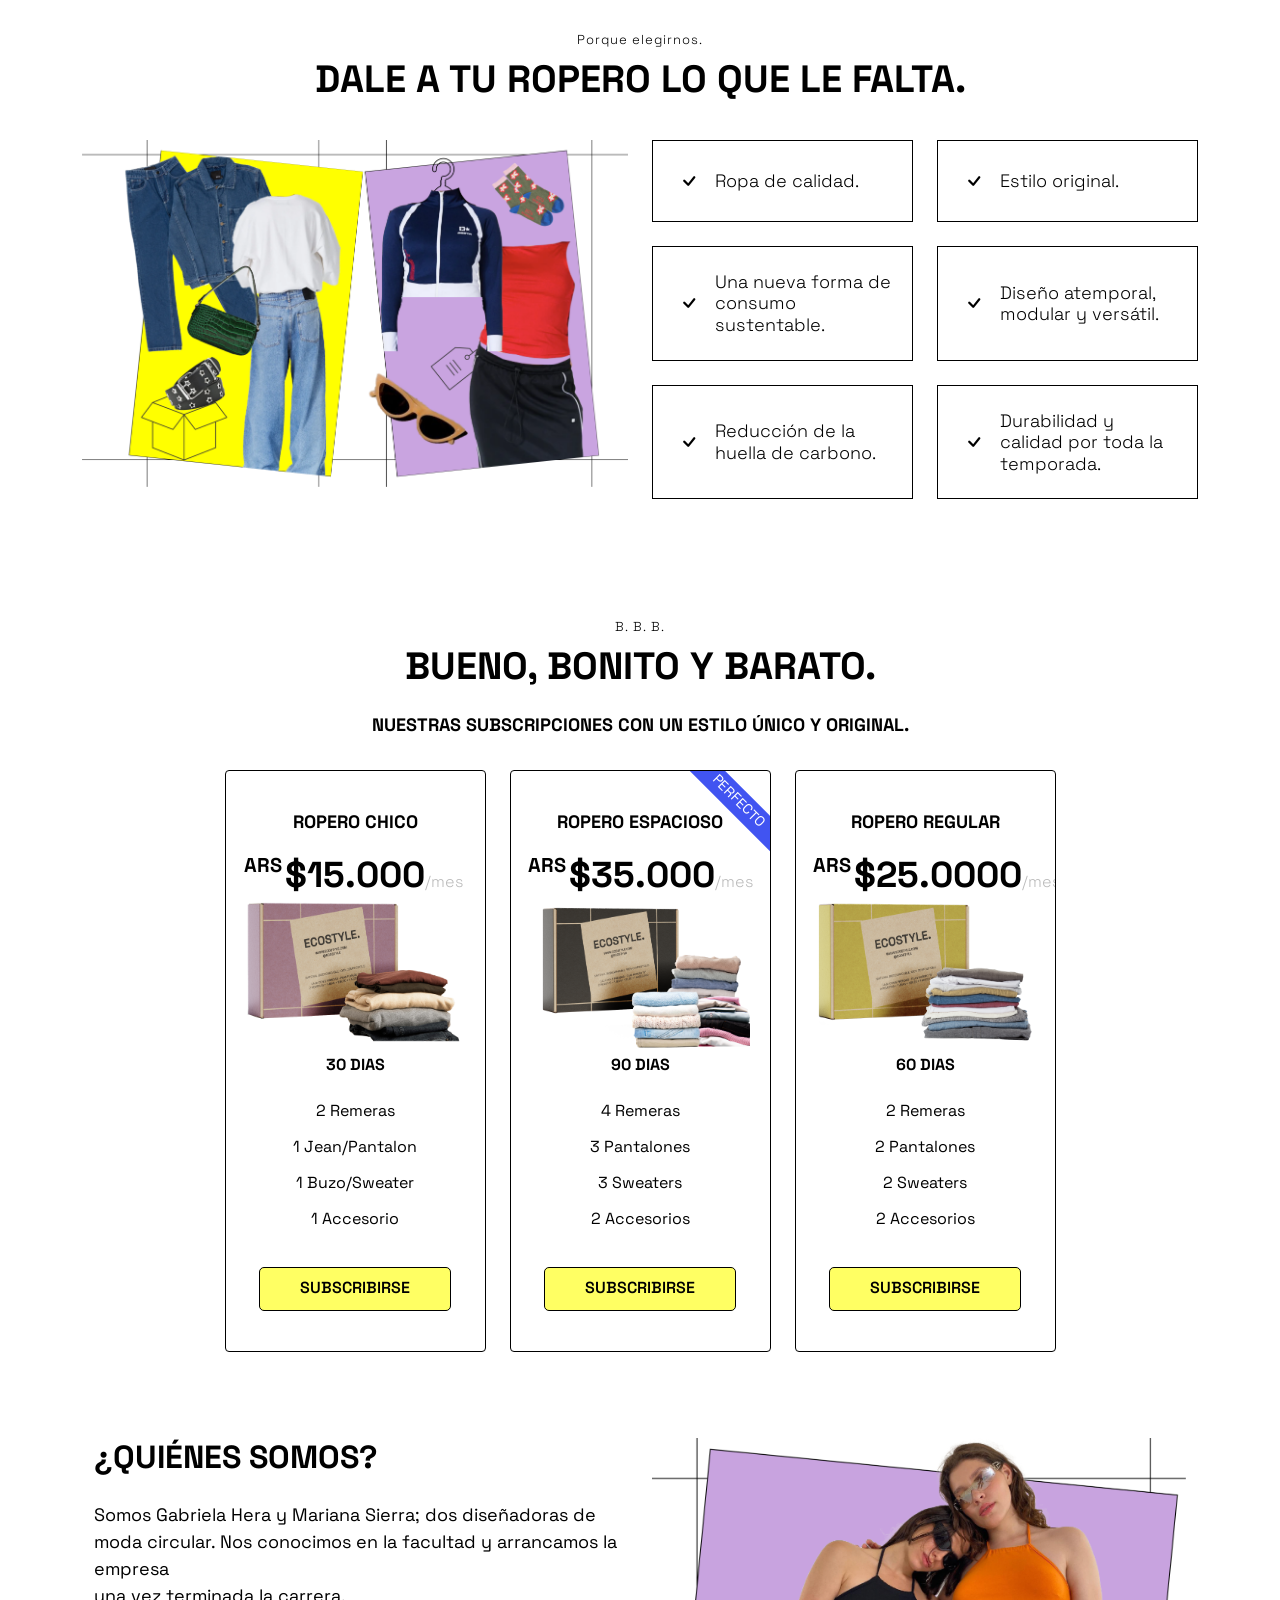
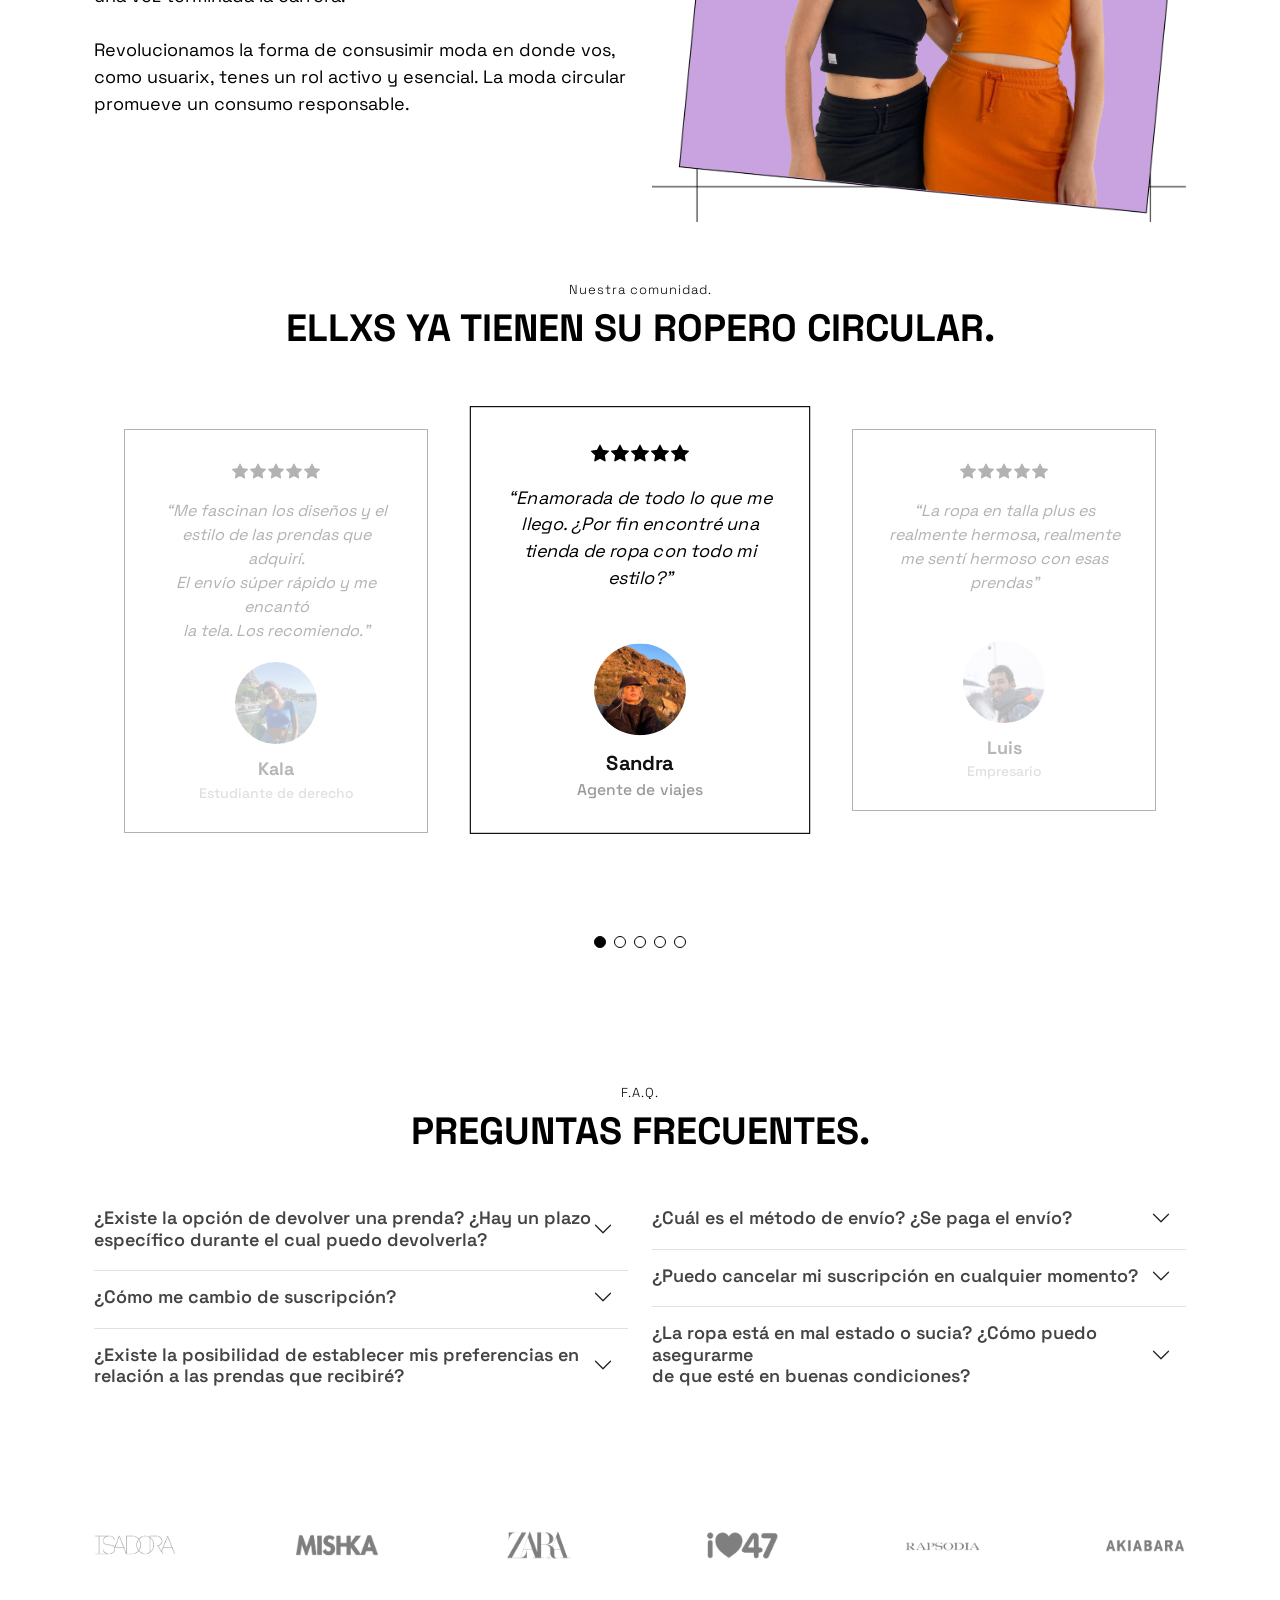
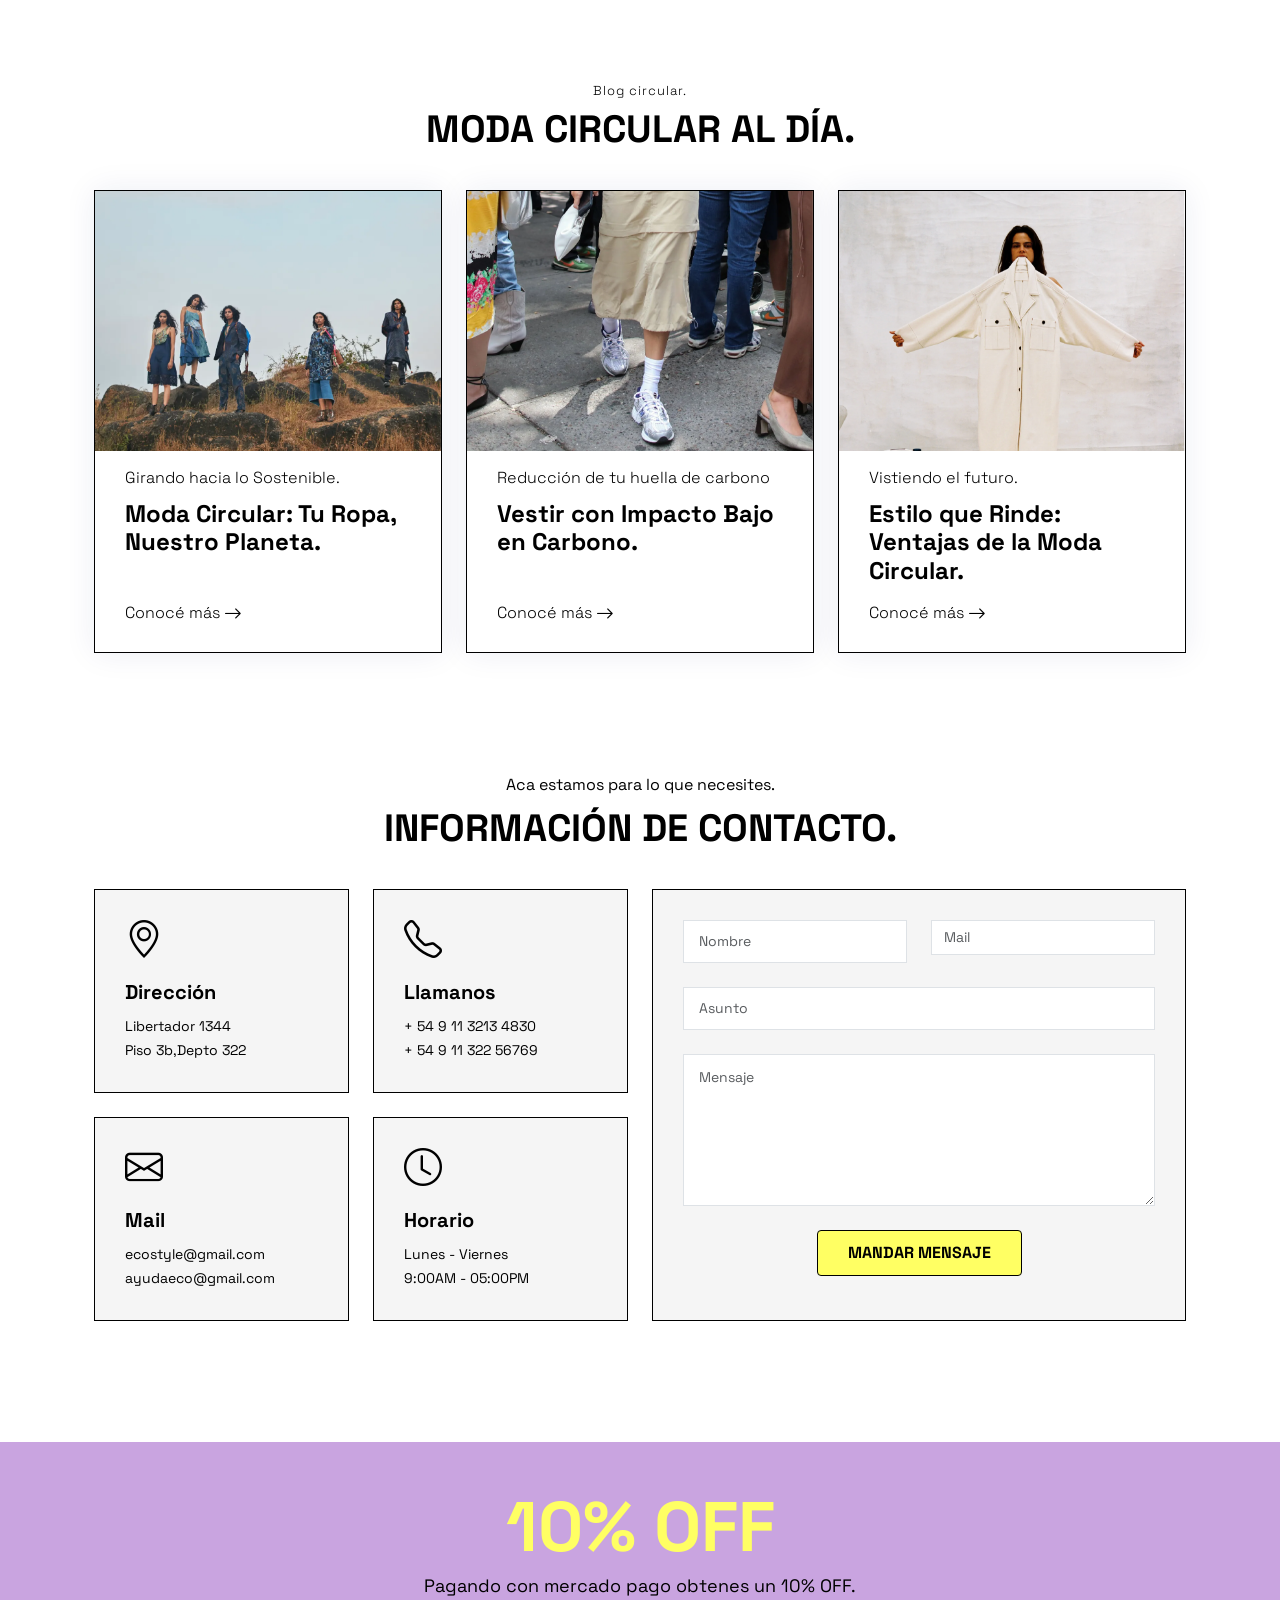
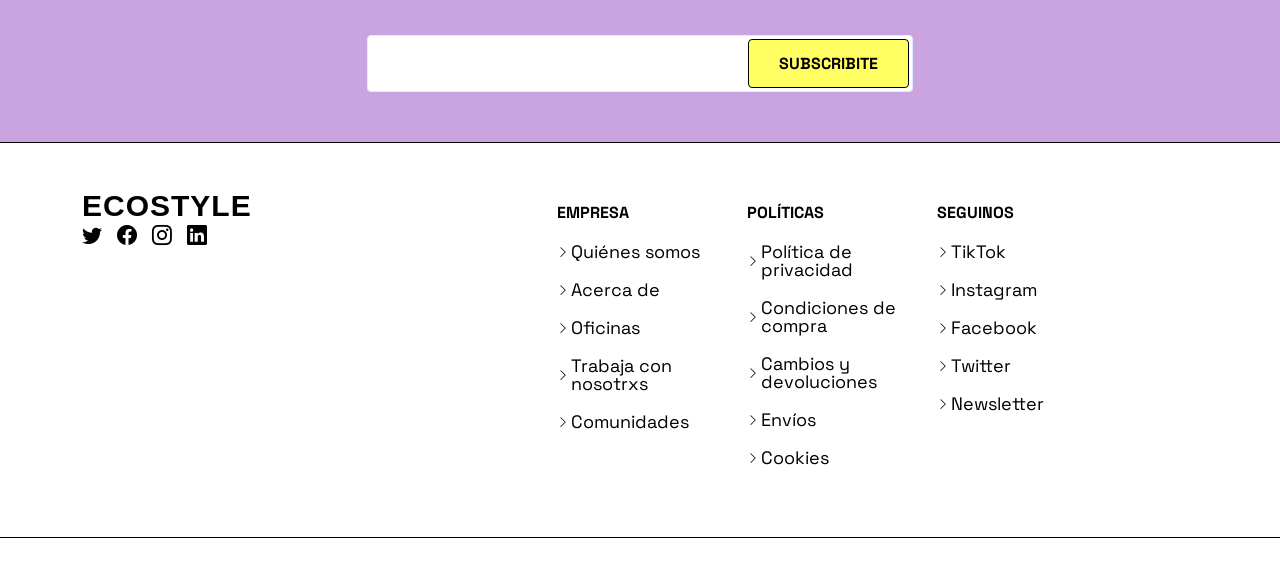
==== commit b682657a: "CAMBIOS NUEVOS" ====
--- a/index.html
+++ b/index.html
@@ -139,7 +139,7 @@
           <div class="col-lg-4" data-aos="fade-up" data-aos-delay="200">
             <div class="box">
               <img src="assets/img/values-1.png" class="img-fluid" alt="">
-              <h3>Sumate a nuestra comunidad </h3>
+              <h3>Sumate a nuestra comunidad. </h3>
               <p>Registrate y contanos un poco sobre tu <br>estilo y tu preferencias de talles.</p>
             </div>
           </div>
@@ -147,7 +147,7 @@
           <div class="col-lg-4 mt-4 mt-lg-0" data-aos="fade-up" data-aos-delay="400">
             <div class="box">
               <img src="assets/img/values-2.png" class="img-fluid" alt="">
-              <h3>Llega con <br> estilo a tu casa </h3>
+              <h3>Llega con <br> estilo a tu casa. </h3>
               <p> Elegi una subscripción que se adapte a vos y espera para ver que hay en tu caja.</p>
             </div>
           </div>
@@ -155,7 +155,7 @@
           <div class="col-lg-4 mt-4 mt-lg-0" data-aos="fade-up" data-aos-delay="600">
             <div class="box">
               <img src="assets/img/values-3.png" class="img-fluid" alt="">
-              <h3>Retorno <br>de Prendas</h3>
+              <h3>Retorno <br>de Prendas.</h3>
               <p>Cualquier prenda se puede cambiar <br>dentro de la misma categoría.</p>
             </div>
           </div>
@@ -473,7 +473,7 @@
 
           <div class="col-lg-3 col-md-6" data-aos="zoom-in" data-aos-delay="100">
      <div class="box" 
-             --> <h3 style="color: #00000;">Ropero “S”</h3>
+             --> <h3 style="color: #00000;">ROPERO CHICO</h3>
               <div class="price"><sup>ARS</sup>$15.000<span>/mes</span></div>
               <img src="assets/img/pricing-free.png" class="img-fluid" alt="">
               <ul>
@@ -484,7 +484,7 @@
                 <li>1 Buzo/Sweater</li>
                 <li>1 Accesorio</li>
               </ul>
-              <a href="#" class="btn-buy">SUBSCRIBIRSE</a>
+              <a href="../olipueyrredon.github.io/blog.html" class="btn-buy">SUBSCRIBIRSE</a>
             
             </div>
           </div>
@@ -493,7 +493,7 @@
           <div class="col-lg-3 col-md-6" data-aos="zoom-in" data-aos-delay="200">
             <div class="box">
               <span class="featured">PERFECTO</span>
-              <h3 style="color: #000000;">Ropero “XXL”</h3>
+              <h3 style="color: #000000;">ROPERO ESPACIOSO</h3>
               <div class="price"><sup>ARS</sup>$35.000<span>/mes</span></div>
               <img src="assets/img/pricing-starter.png" class="img-fluid" alt="">
               <ul>
@@ -505,13 +505,13 @@
                 <li>3 Sweaters</li>
                 <li>2 Accesorios</li>
               </ul>
-              <a href="#" class="btn-buy">SUBSCRIBIRSE</a>
+              <a href="../olipueyrredon.github.io/blog.html" class="btn-buy">SUBSCRIBIRSE</a>
             </div>
           </div>
 
           <div class="col-lg-3 col-md-6" data-aos="zoom-in" data-aos-delay="300">
             <div class="box">
-              <h3 style="color: #000000;">Ropero "M"</h3>
+              <h3 style="color: #000000;">ROPERO REGULAR</h3>
               <div class="price"><sup>ARS</sup>$25.0000<span>/mes</span></div>
               <img src="assets/img/pricing-business.png" class="img-fluid" alt="">
               <ul>
@@ -522,7 +522,7 @@
                 <li>2 Sweaters</li>
                 <li>2 Accesorios</li>
               </ul>
-              <a href="#" class="btn-buy">SUBSCRIBIRSE</a> 
+              <a href="../olipueyrredon.github.io/blog.html" class="btn-buy">SUBSCRIBIRSE</a> 
             </div>
           </div>
 
--- a/assets/css/style.css
+++ b/assets/css/style.css
@@ -182,6 +182,7 @@
 .header.header-scrolled {
   background: #fff;
   padding: 15px 0;
+  border: 1px solid #000000;
   box-shadow: 0px 2px 20px rgba(1, 41, 112, 0.1);
 }
 
@@ -729,10 +730,7 @@
   transition: 0.3s;
 }
 
-.features .feature-box:hover i {
-  background: #000000;
-  color: #fff;
-  border: 1px solid #000000;
+
 }
 
 .features .feture-tabs {
@@ -2332,7 +2330,7 @@
 }
 
 .footer .footer-top {
-  background: rgb(255, 255, 255) /*-- url(../img/footer-bg.png) no-repeat right top;--*/
+  background: #000000
   background-size: contain;
   border-top: 1px solid #000;
   border-bottom: 1px solid #000000;
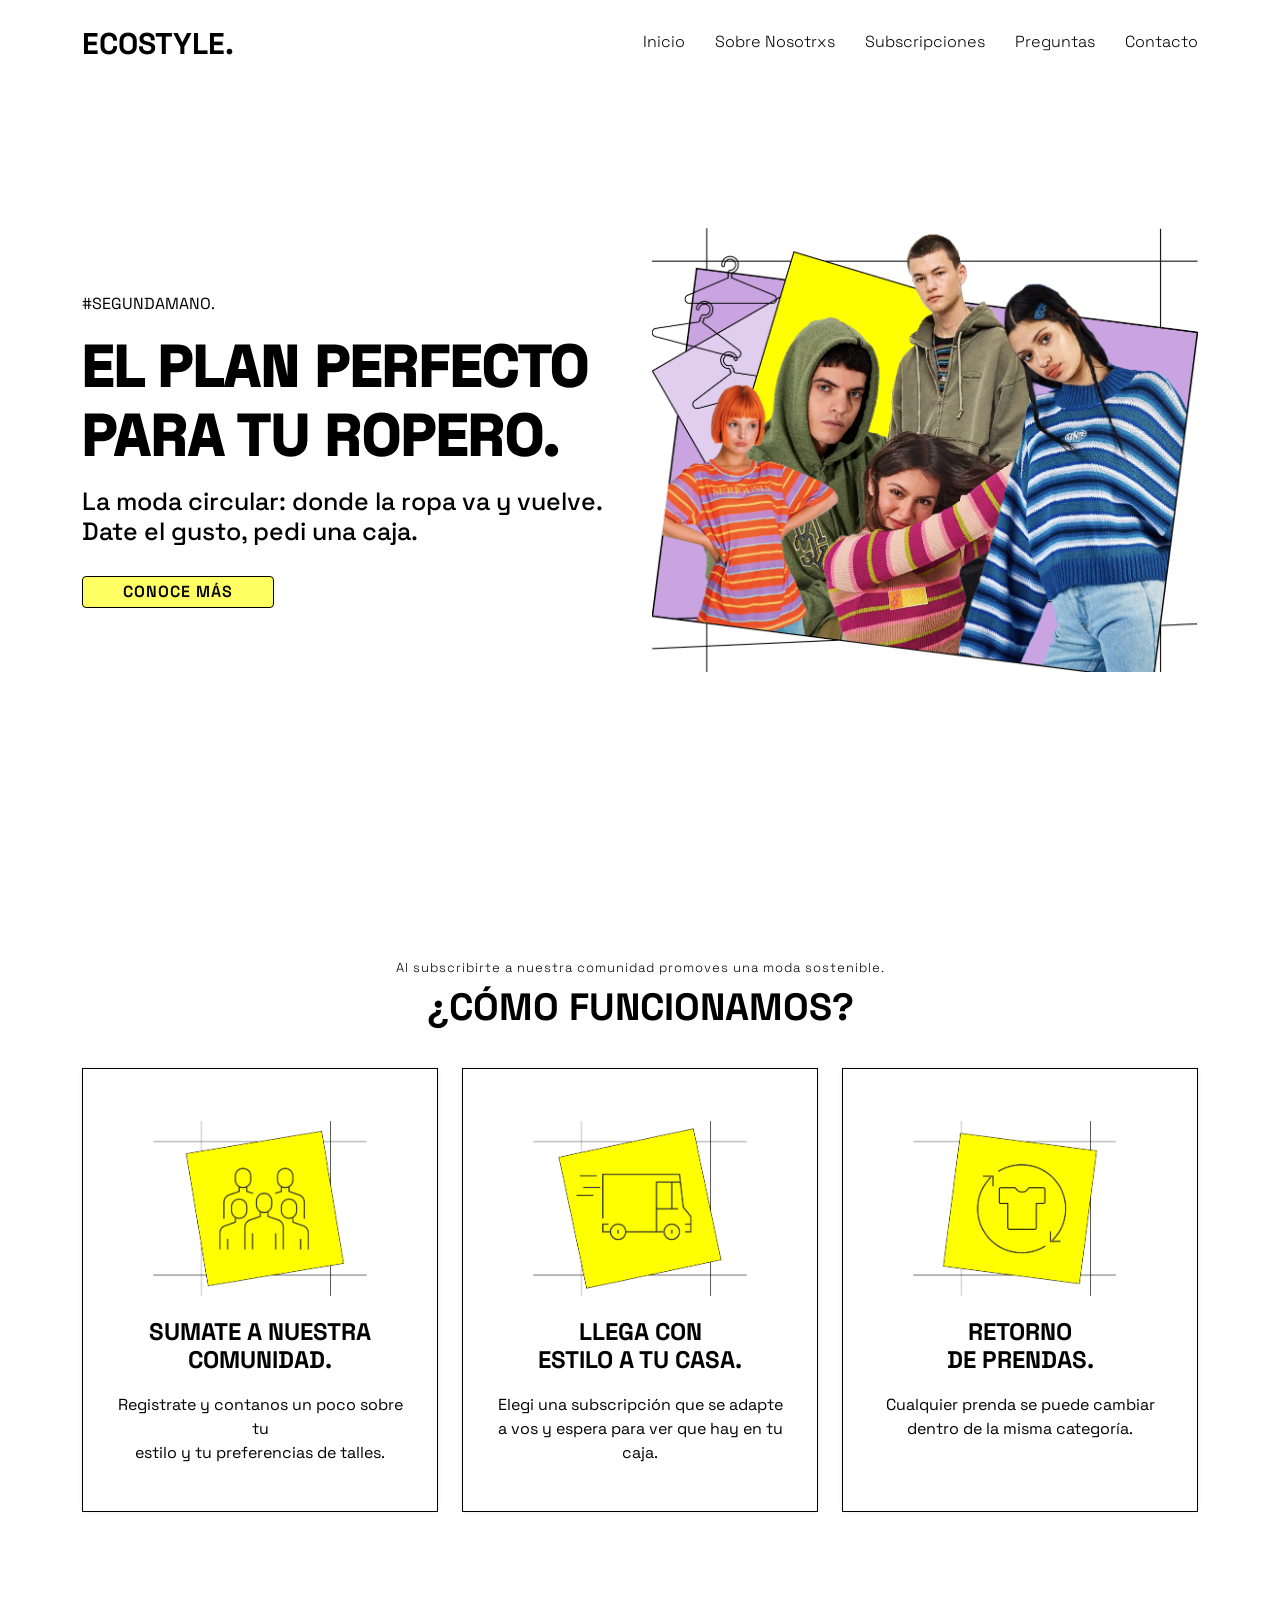
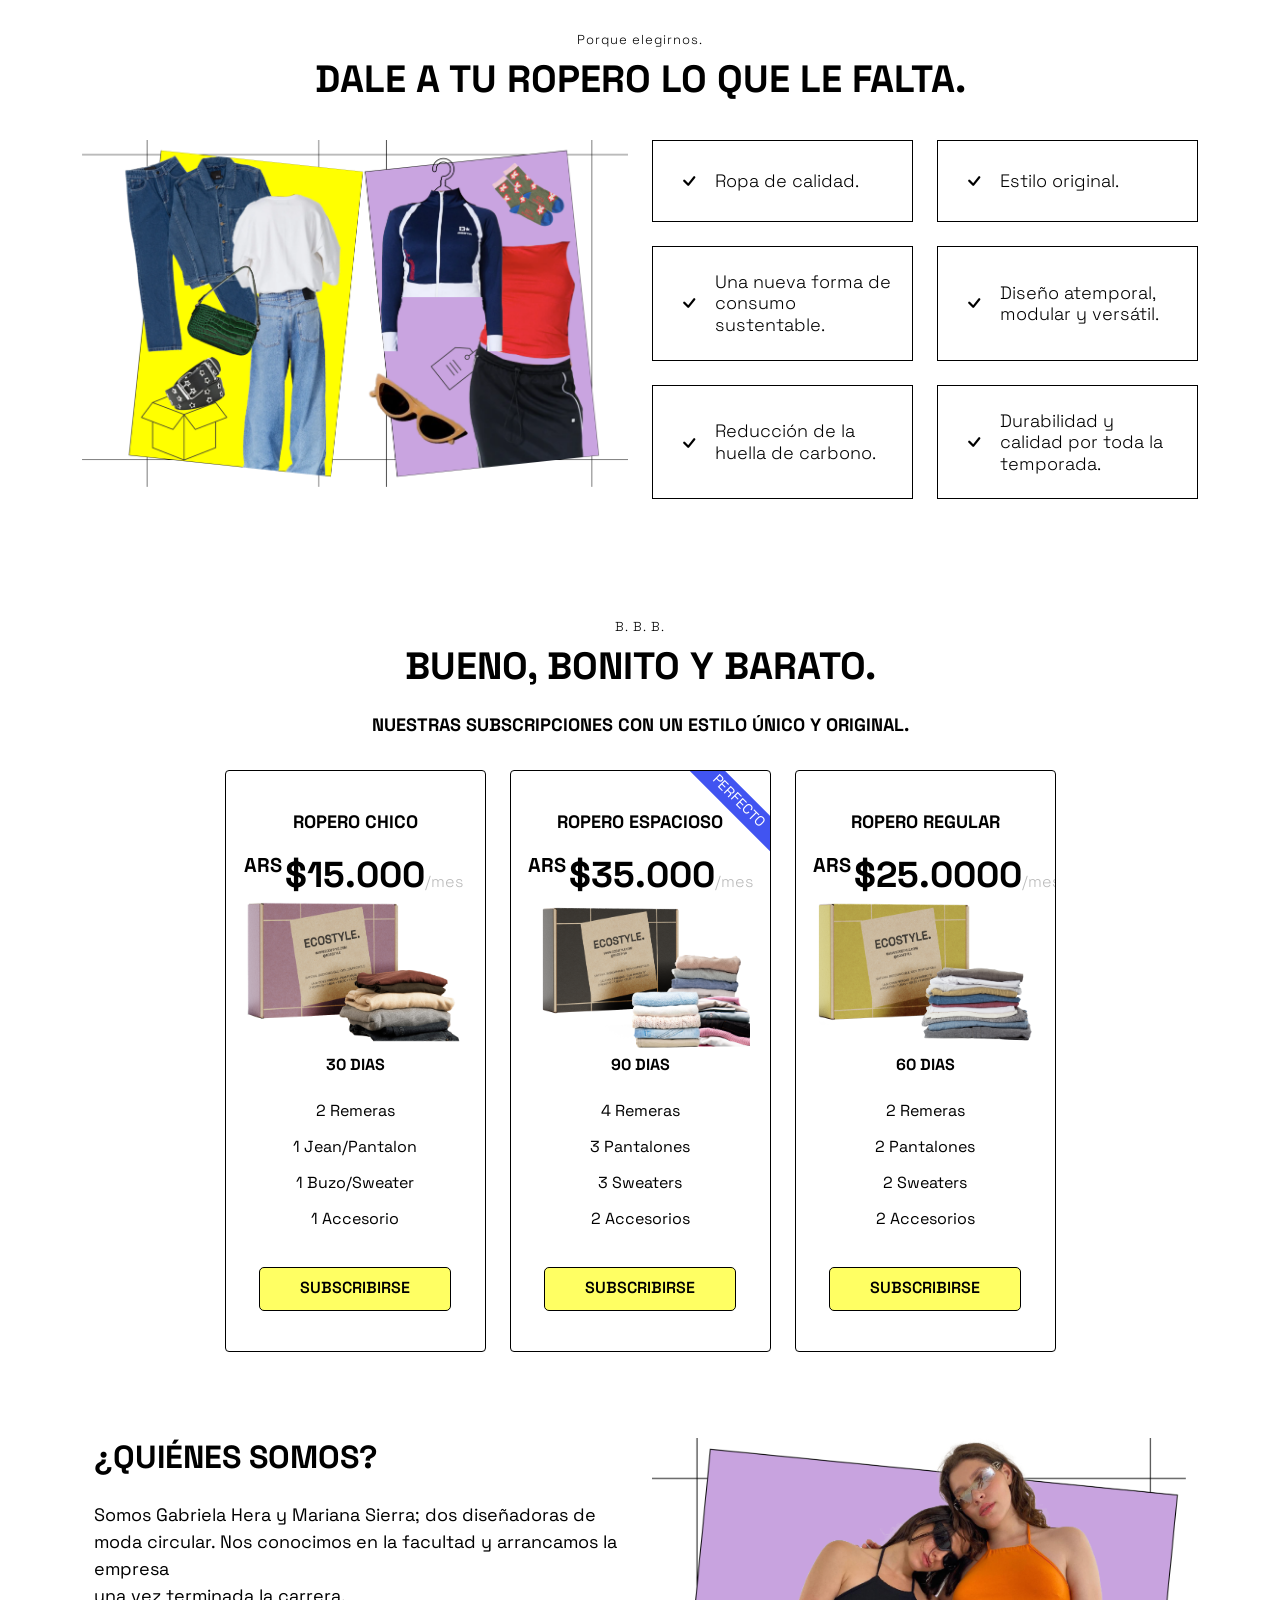
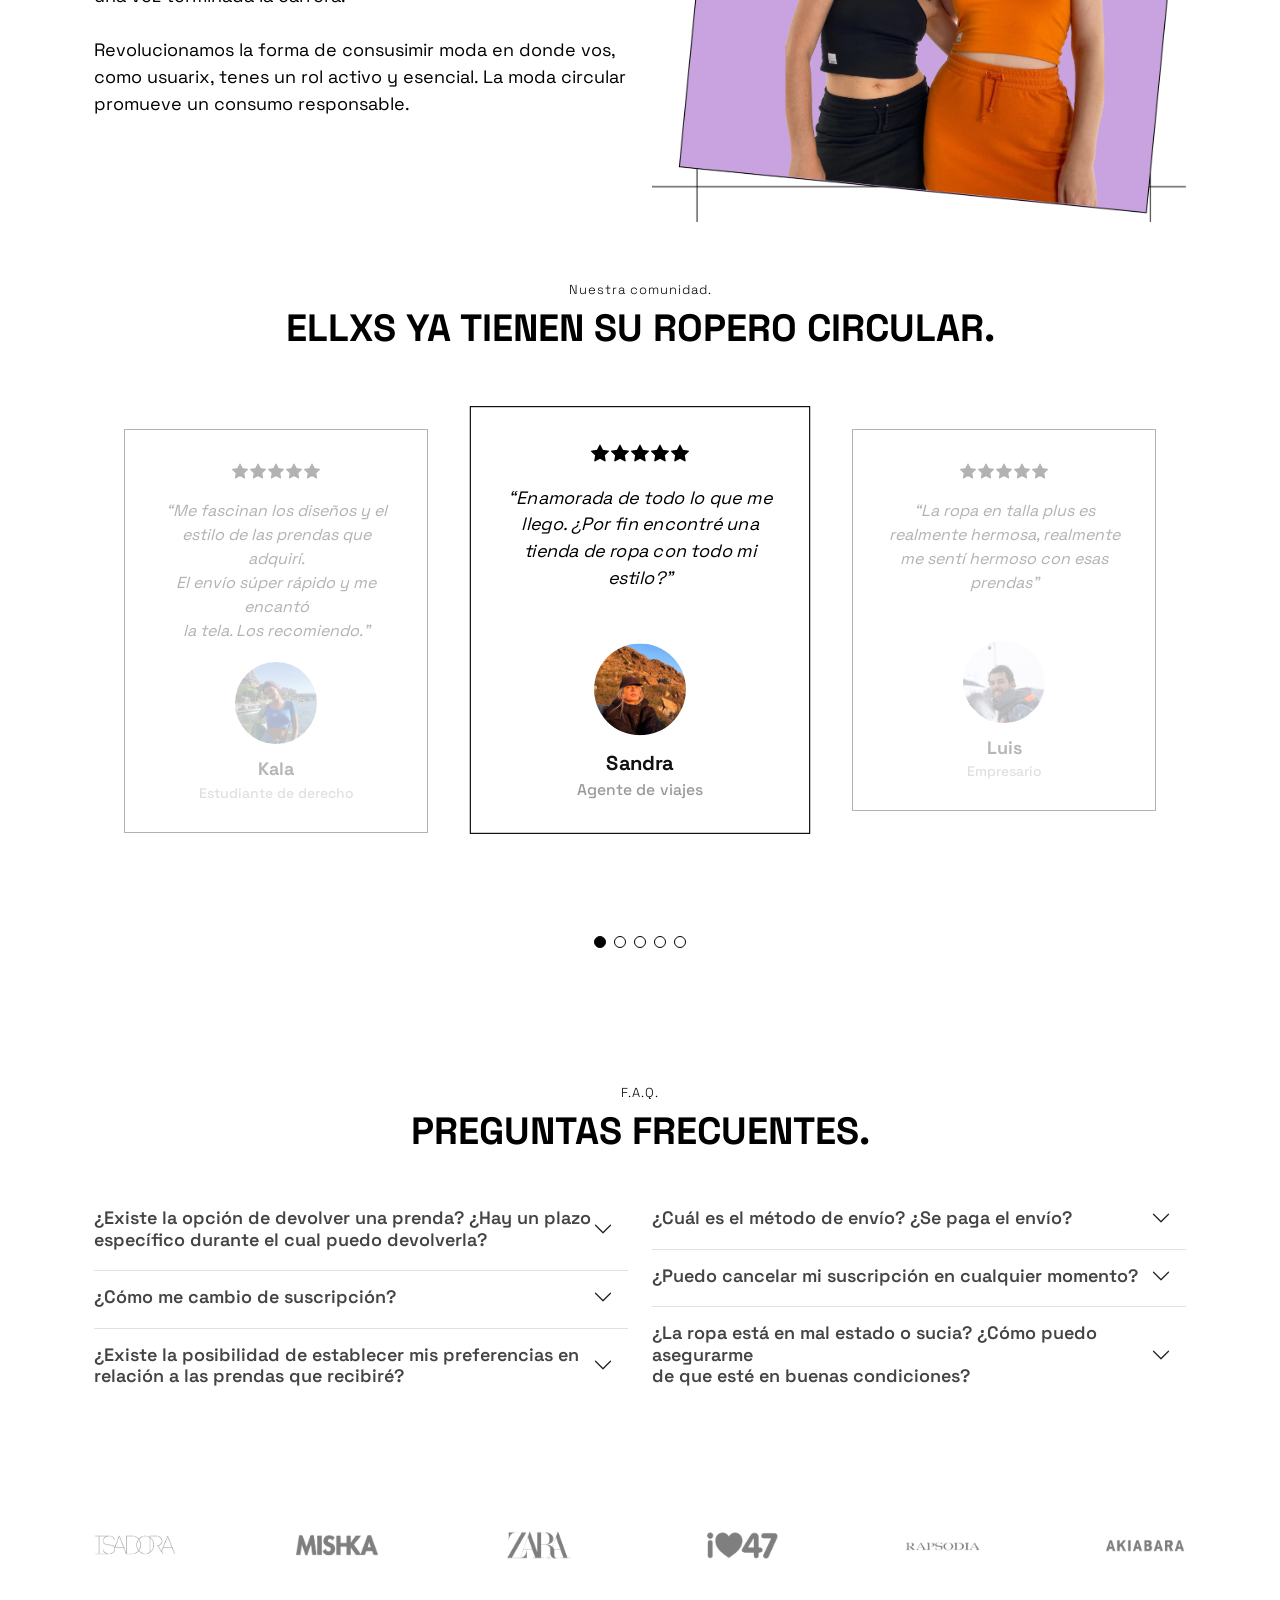
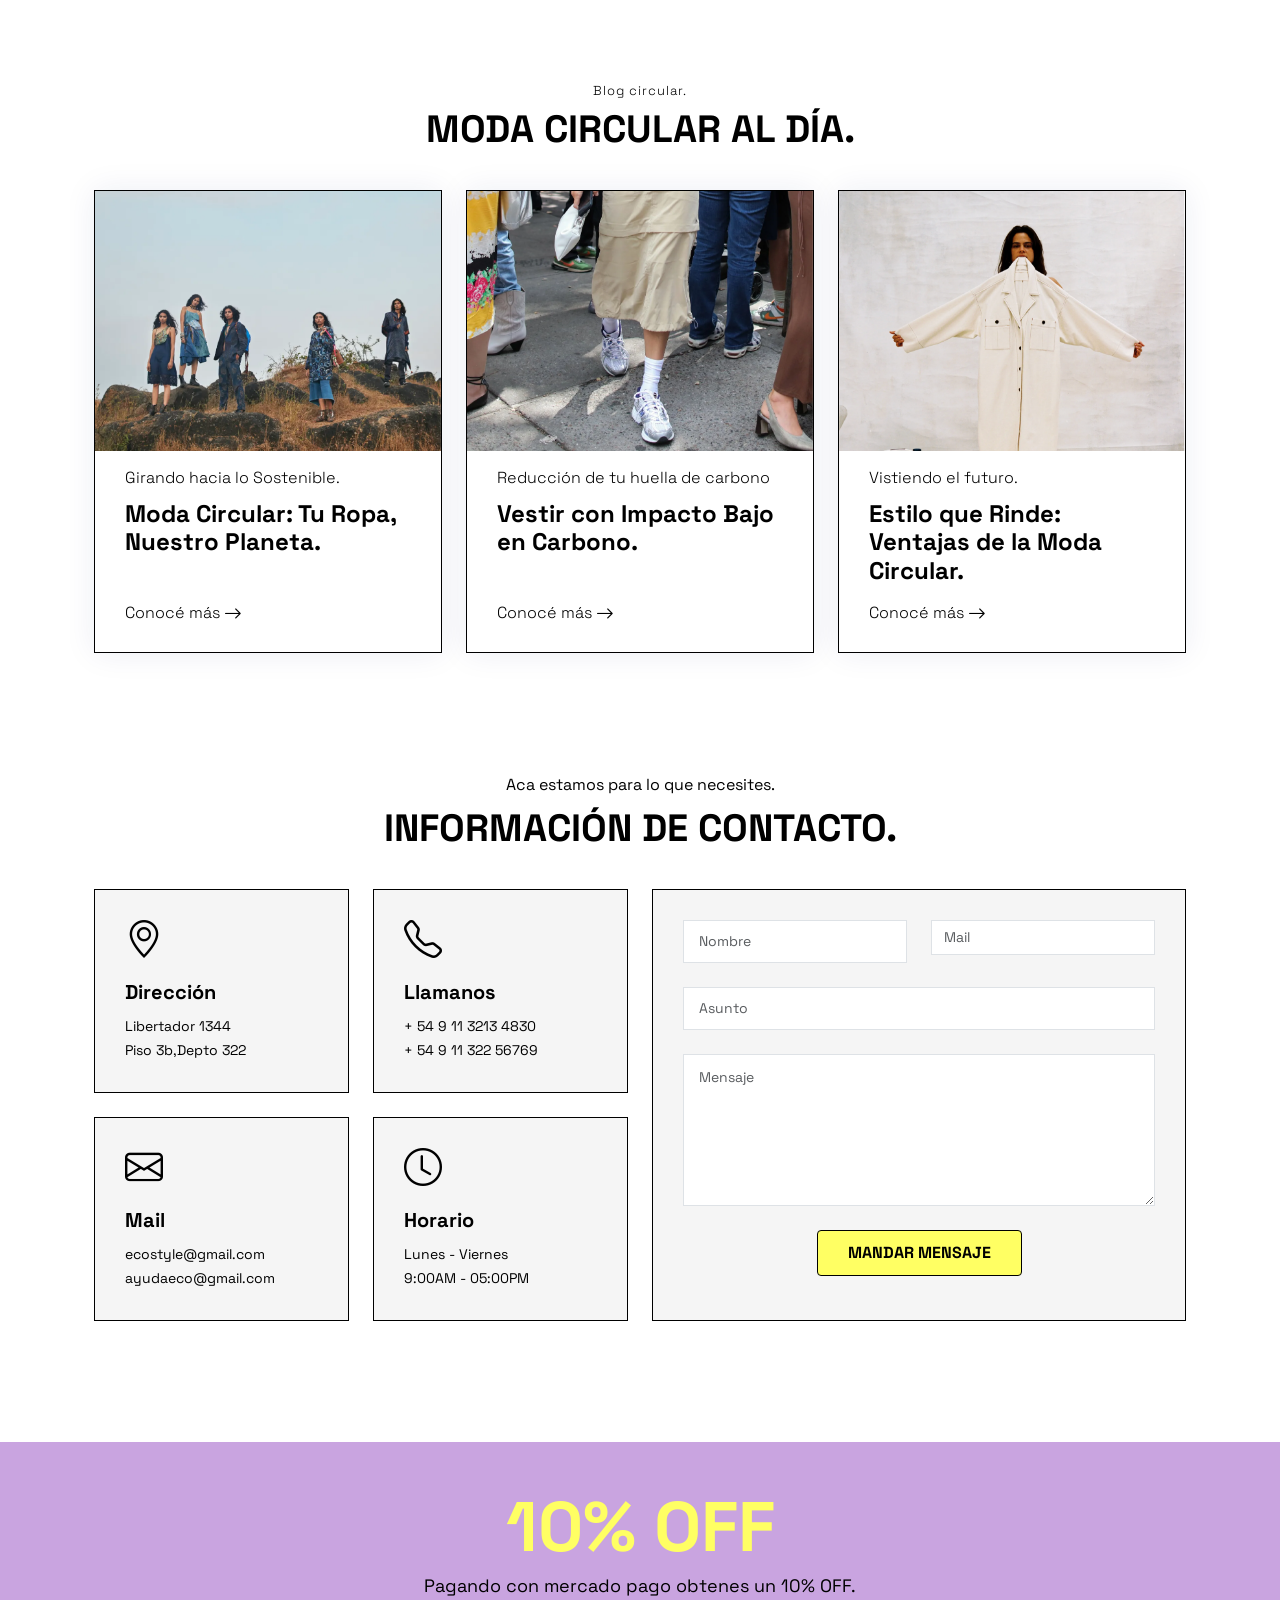
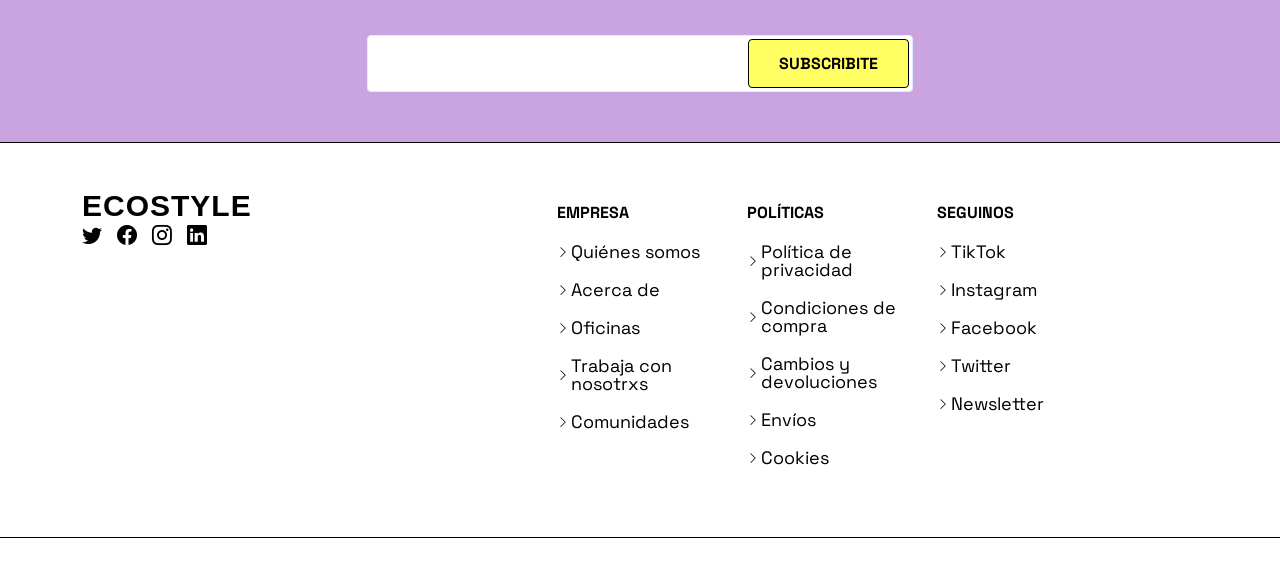
==== commit b462fade: "basta ya termine" ====
--- a/index.html
+++ b/index.html
@@ -51,11 +51,11 @@
 
       <nav id="navbar" class="navbar">
         <ul>
-          <li><a class="nav-link scrollto active" href="../olipueyrredon.github.io/blog.html">Inicio</a></li>
-          <li><a class="nav-link scrollto" href="../olipueyrredon.github.io/blog.html">Sobre Nosotrxs</a></li>
-          <li><a class="nav-link scrollto" href="../olipueyrredon.github.io/blog.html">Subscripciones</a></li>
-          <li><a class="nav-link scrollto" href="../olipueyrredon.github.io/blog.html">Preguntas</a></li>
-          <li><a class="nav-link scrollto" href="../olipueyrredon.github.io/blog.html">Contacto</a></li>
+          <li><a class="nav-link scrollto active" href="blog.html">Inicio</a></li>
+          <li><a class="nav-link scrollto" href="blog.html">Sobre Nosotrxs</a></li>
+          <li><a class="nav-link scrollto" href="blog.html">Subscripciones</a></li>
+          <li><a class="nav-link scrollto" href="blog.html">Preguntas</a></li>
+          <li><a class="nav-link scrollto" href="blog.html">Contacto</a></li>
       
             </ul>
           </li>
@@ -484,7 +484,7 @@
                 <li>1 Buzo/Sweater</li>
                 <li>1 Accesorio</li>
               </ul>
-              <a href="../olipueyrredon.github.io/blog.html" class="btn-buy">SUBSCRIBIRSE</a>
+              <a href="blog.html" class="btn-buy">SUBSCRIBIRSE</a>
             
             </div>
           </div>
@@ -505,7 +505,7 @@
                 <li>3 Sweaters</li>
                 <li>2 Accesorios</li>
               </ul>
-              <a href="../olipueyrredon.github.io/blog.html" class="btn-buy">SUBSCRIBIRSE</a>
+              <a href="blog.html" class="btn-buy">SUBSCRIBIRSE</a>
             </div>
           </div>
 
@@ -522,7 +522,7 @@
                 <li>2 Sweaters</li>
                 <li>2 Accesorios</li>
               </ul>
-              <a href="../olipueyrredon.github.io/blog.html" class="btn-buy">SUBSCRIBIRSE</a> 
+              <a href="blog.html" class="btn-buy">SUBSCRIBIRSE</a> 
             </div>
           </div>
 
--- a/assets/css/style.css
+++ b/assets/css/style.css
@@ -2456,10 +2456,6 @@
   margin-bottom: -26px;
 }
 
-.generalsection {
-  padding: 10px;
-    margin-top: -141px;
-}
 
 .newicon{
   font-size: 45px;
